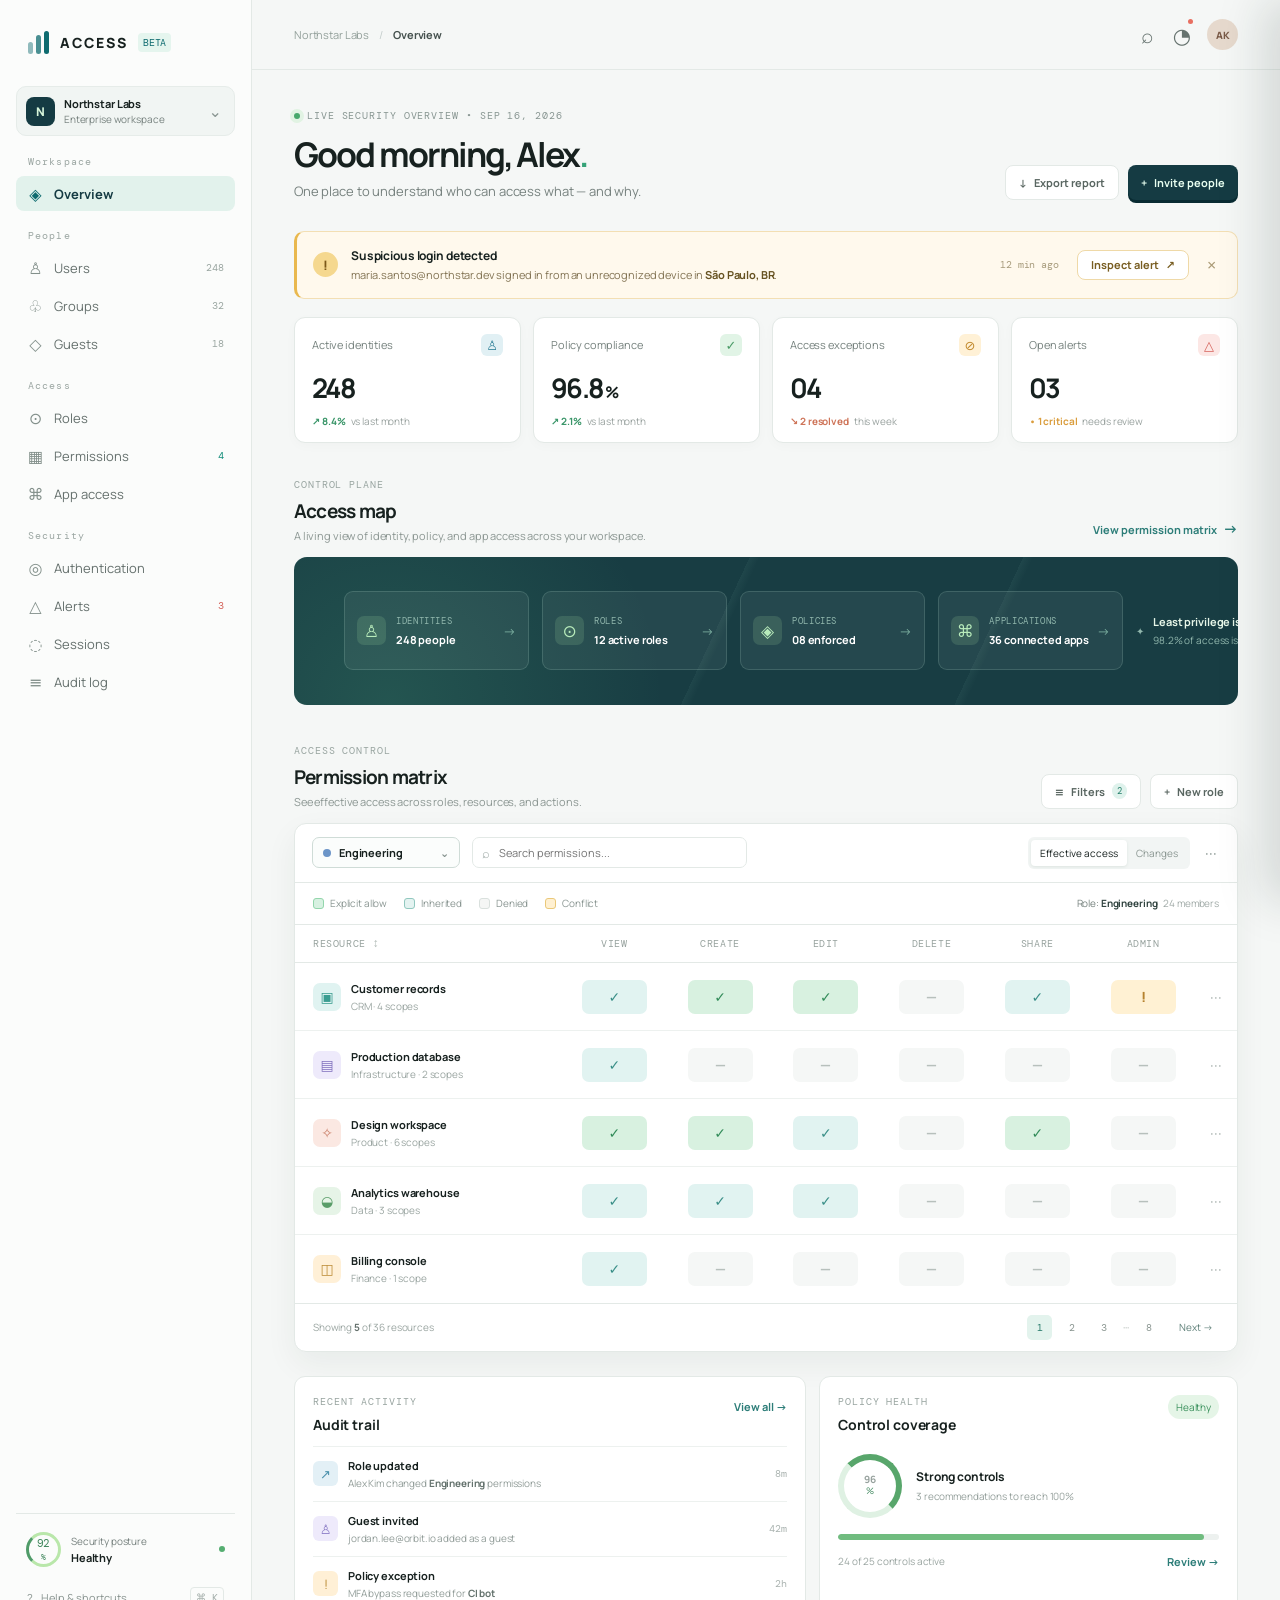
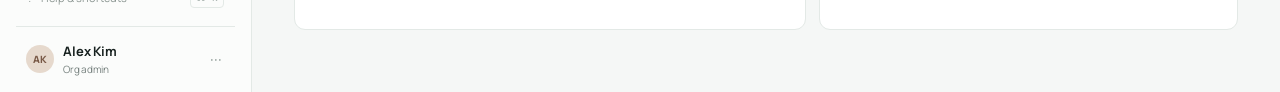
==== index.html @ bcb6da75 "Build ACCESS enterprise identity permission console prototype" ====
<!doctype html>
<html lang="en">
<head>
  <meta charset="UTF-8" />
  <meta name="viewport" content="width=device-width, initial-scale=1.0" />
  <meta name="theme-color" content="#f5f7f6" />
  <title>ACCESS — Enterprise Identity & Permission Console</title>
  <link rel="preconnect" href="https://fonts.googleapis.com">
  <link rel="preconnect" href="https://fonts.gstatic.com" crossorigin>
  <link href="https://fonts.googleapis.com/css2?family=DM+Mono:wght@400;500&family=Manrope:wght@400;500;600;700;800&display=swap" rel="stylesheet">
  <link rel="stylesheet" href="styles.css" />
</head>
<body>
  <div class="app-shell">
    <aside class="sidebar" id="sidebar">
      <div class="brand"><div class="brand-mark"><span></span><span></span><span></span></div><span class="brand-name">ACCESS</span><span class="brand-beta">BETA</span></div>
      <div class="org-switcher"><div class="org-avatar">N</div><div><strong>Northstar Labs</strong><small>Enterprise workspace</small></div><button class="icon-btn" aria-label="Switch workspace">⌄</button></div>
      <nav class="nav" aria-label="Primary navigation">
        <div class="nav-label">Workspace</div>
        <button class="nav-item active" data-view="overview"><span class="nav-icon">◈</span>Overview</button>
        <div class="nav-label">People</div>
        <button class="nav-item" data-view="people"><span class="nav-icon">♙</span>Users <em>248</em></button>
        <button class="nav-item" data-view="groups"><span class="nav-icon">♧</span>Groups <em>32</em></button>
        <button class="nav-item" data-view="guests"><span class="nav-icon">◇</span>Guests <em>18</em></button>
        <div class="nav-label">Access</div>
        <button class="nav-item" data-view="roles"><span class="nav-icon">⊙</span>Roles</button>
        <button class="nav-item" data-view="permissions"><span class="nav-icon">▦</span>Permissions <em class="accent-count">4</em></button>
        <button class="nav-item" data-view="apps"><span class="nav-icon">⌘</span>App access</button>
        <div class="nav-label">Security</div>
        <button class="nav-item" data-view="auth"><span class="nav-icon">◎</span>Authentication</button>
        <button class="nav-item" data-view="alerts"><span class="nav-icon">△</span>Alerts <em class="alert-count">3</em></button>
        <button class="nav-item" data-view="sessions"><span class="nav-icon">◌</span>Sessions</button>
        <button class="nav-item" data-view="audit"><span class="nav-icon">≡</span>Audit log</button>
      </nav>
      <div class="sidebar-bottom"><div class="security-score"><div class="score-ring">92<span>%</span></div><div><small>Security posture</small><strong>Healthy</strong></div><span class="status-dot"></span></div><button class="help-link">? <span>Help & shortcuts</span><kbd>⌘ K</kbd></button><div class="profile"><div class="profile-avatar">AK</div><div><strong>Alex Kim</strong><small>Org admin</small></div><button class="icon-btn">···</button></div></div>
    </aside>
    <main class="main-content">
      <header class="topbar"><button class="mobile-menu" id="mobileMenu">☰</button><div class="breadcrumbs"><span>Northstar Labs</span><b>/</b><strong id="breadcrumbCurrent">Overview</strong></div><div class="topbar-actions"><button class="icon-btn top-icon" aria-label="Search">⌕</button><button class="icon-btn top-icon has-dot" aria-label="Notifications">◔</button><button class="top-avatar">AK</button></div></header>
      <section class="page" id="pageContent">
        <div class="page-heading"><div><div class="eyebrow"><span class="pulse"></span>LIVE SECURITY OVERVIEW <span class="mono">•</span> SEP 16, 2026</div><h1>Good morning, Alex<span class="period">.</span></h1><p>One place to understand who can access what — and why.</p></div><div class="heading-actions"><button class="btn secondary" id="exportBtn">↓ <span>Export report</span></button><button class="btn primary" id="addBtn">+ <span>Invite people</span></button></div></div>
        <div class="alert-banner" id="alertBanner"><div class="alert-symbol">!</div><div class="alert-copy"><strong>Suspicious login detected</strong><span>maria.santos@northstar.dev signed in from an unrecognized device in <b>São Paulo, BR</b>.</span></div><span class="alert-time">12 min ago</span><button class="btn alert-btn" id="inspectBtn">Inspect alert <span>↗</span></button><button class="close-alert" id="closeAlert">×</button></div>
        <div class="metrics-grid"><div class="metric-card"><div class="metric-top"><span>Active identities</span><span class="metric-icon blue">♙</span></div><div class="metric-value">248</div><div class="metric-foot"><span class="trend up">↗ 8.4%</span><span>vs last month</span></div></div><div class="metric-card"><div class="metric-top"><span>Policy compliance</span><span class="metric-icon green">✓</span></div><div class="metric-value">96.8<span class="unit">%</span></div><div class="metric-foot"><span class="trend up">↗ 2.1%</span><span>vs last month</span></div></div><div class="metric-card"><div class="metric-top"><span>Access exceptions</span><span class="metric-icon amber">⊘</span></div><div class="metric-value">04</div><div class="metric-foot"><span class="trend down">↘ 2 resolved</span><span>this week</span></div></div><div class="metric-card"><div class="metric-top"><span>Open alerts</span><span class="metric-icon red">△</span></div><div class="metric-value">03</div><div class="metric-foot"><span class="trend neutral">• 1 critical</span><span>needs review</span></div></div></div>
        <div class="section-row"><div><div class="section-kicker">CONTROL PLANE</div><h2>Access map</h2><p class="section-sub">A living view of identity, policy, and app access across your workspace.</p></div><button class="text-btn" id="viewMatrix">View permission matrix <span>→</span></button></div>
        <div class="access-map"><div class="map-line line-one"></div><div class="map-line line-two"></div><div class="map-node node-identity"><span class="node-glyph">♙</span><div><small>IDENTITIES</small><strong>248 people</strong></div><span class="node-chevron">→</span></div><div class="map-node node-role"><span class="node-glyph">⊙</span><div><small>ROLES</small><strong>12 active roles</strong></div><span class="node-chevron">→</span></div><div class="map-node node-policy"><span class="node-glyph">◈</span><div><small>POLICIES</small><strong>08 enforced</strong></div><span class="node-chevron">→</span></div><div class="map-node node-apps"><span class="node-glyph">⌘</span><div><small>APPLICATIONS</small><strong>36 connected apps</strong></div><span class="node-chevron">→</span></div><div class="map-insight"><span class="insight-mark">✦</span><div><strong>Least privilege is holding.</strong><span>98.2% of access is policy-derived.</span></div><span class="insight-arrow">↗</span></div></div>
        <div class="section-row matrix-heading"><div><div class="section-kicker">ACCESS CONTROL</div><h2>Permission matrix</h2><p class="section-sub">See effective access across roles, resources, and actions.</p></div><div class="matrix-actions"><button class="btn secondary" id="filterBtn">≡ <span>Filters</span><b class="filter-badge">2</b></button><button class="btn secondary" id="newRoleBtn">+ <span>New role</span></button></div></div>
        <div class="matrix-card"><div class="matrix-toolbar"><div class="role-select"><span class="role-dot"></span><span>Engineering</span><span class="select-caret">⌄</span></div><div class="matrix-search">⌕<input id="matrixSearch" placeholder="Search permissions..." /></div><div class="view-toggle"><button class="toggle active">Effective access</button><button class="toggle">Changes</button></div><button class="icon-btn">···</button></div><div class="matrix-legend"><span><i class="legend-box allow"></i>Explicit allow</span><span><i class="legend-box inherited"></i>Inherited</span><span><i class="legend-box deny"></i>Denied</span><span><i class="legend-box conflict"></i>Conflict</span><span class="legend-note">Role: <b>Engineering</b> <span>24 members</span></span></div><div class="table-wrap"><table class="permission-table"><thead><tr><th class="resource-col">RESOURCE <span>↕</span></th><th>VIEW</th><th>CREATE</th><th>EDIT</th><th>DELETE</th><th>SHARE</th><th>ADMIN</th><th></th></tr></thead><tbody id="permissionRows"><tr data-resource="customer records"><td><div class="resource"><span class="resource-icon cyan">▣</span><div><strong>Customer records</strong><small>CRM · 4 scopes</small></div></div></td><td><button class="permission inherited" title="Inherited access">✓<span>Inherited</span></button></td><td><button class="permission allow" title="Explicit allow">✓<span>Explicit</span></button></td><td><button class="permission allow" title="Explicit allow">✓<span>Explicit</span></button></td><td><button class="permission deny" title="Denied">—<span>Denied</span></button></td><td><button class="permission inherited" title="Inherited access">✓<span>Inherited</span></button></td><td><button class="permission conflict" title="Conflict">!</button></td><td><button class="row-menu">···</button></td></tr><tr data-resource="production database"><td><div class="resource"><span class="resource-icon purple">▤</span><div><strong>Production database</strong><small>Infrastructure · 2 scopes</small></div></div></td><td><button class="permission inherited">✓<span>Inherited</span></button></td><td><button class="permission deny">—<span>Denied</span></button></td><td><button class="permission deny">—<span>Denied</span></button></td><td><button class="permission deny">—<span>Denied</span></button></td><td><button class="permission deny">—<span>Denied</span></button></td><td><button class="permission deny">—<span>Denied</span></button></td><td><button class="row-menu">···</button></td></tr><tr data-resource="design workspace"><td><div class="resource"><span class="resource-icon coral">✧</span><div><strong>Design workspace</strong><small>Product · 6 scopes</small></div></div></td><td><button class="permission allow">✓<span>Explicit</span></button></td><td><button class="permission allow">✓<span>Explicit</span></button></td><td><button class="permission inherited">✓<span>Inherited</span></button></td><td><button class="permission deny">—<span>Denied</span></button></td><td><button class="permission allow">✓<span>Explicit</span></button></td><td><button class="permission deny">—<span>Denied</span></button></td><td><button class="row-menu">···</button></td></tr><tr data-resource="analytics warehouse"><td><div class="resource"><span class="resource-icon green">◒</span><div><strong>Analytics warehouse</strong><small>Data · 3 scopes</small></div></div></td><td><button class="permission inherited">✓<span>Inherited</span></button></td><td><button class="permission inherited">✓<span>Inherited</span></button></td><td><button class="permission inherited">✓<span>Inherited</span></button></td><td><button class="permission deny">—<span>Denied</span></button></td><td><button class="permission deny">—<span>Denied</span></button></td><td><button class="permission deny">—<span>Denied</span></button></td><td><button class="row-menu">···</button></td></tr><tr data-resource="billing console"><td><div class="resource"><span class="resource-icon amber">◫</span><div><strong>Billing console</strong><small>Finance · 1 scope</small></div></div></td><td><button class="permission inherited">✓<span>Inherited</span></button></td><td><button class="permission deny">—<span>Denied</span></button></td><td><button class="permission deny">—<span>Denied</span></button></td><td><button class="permission deny">—<span>Denied</span></button></td><td><button class="permission deny">—<span>Denied</span></button></td><td><button class="permission deny">—<span>Denied</span></button></td><td><button class="row-menu">···</button></td></tr></tbody></table></div><div class="matrix-footer"><span>Showing <b>5</b> of 36 resources</span><button class="pagination active">1</button><button class="pagination">2</button><button class="pagination">3</button><span>···</span><button class="pagination">8</button><button class="next-page">Next →</button></div></div>
        <div class="bottom-grid"><div class="activity-card"><div class="card-heading"><div><div class="section-kicker">RECENT ACTIVITY</div><h3>Audit trail</h3></div><button class="text-btn">View all →</button></div><div class="activity"><div class="activity-icon blue">↗</div><div><strong>Role updated</strong><span>Alex Kim changed <b>Engineering</b> permissions</span></div><time>8m</time></div><div class="activity"><div class="activity-icon purple">♙</div><div><strong>Guest invited</strong><span>jordan.lee@orbit.io added as a guest</span></div><time>42m</time></div><div class="activity"><div class="activity-icon amber">!</div><div><strong>Policy exception</strong><span>MFA bypass requested for <b>CI bot</b></span></div><time>2h</time></div></div><div class="policy-card"><div class="card-heading"><div><div class="section-kicker">POLICY HEALTH</div><h3>Control coverage</h3></div><span class="healthy-pill">Healthy</span></div><div class="coverage"><div class="coverage-ring"><span>96</span><small>%</small></div><div><strong>Strong controls</strong><span>3 recommendations to reach 100%</span></div></div><div class="coverage-bar"><span></span></div><div class="coverage-foot"><span>24 of 25 controls active</span><button class="text-btn">Review →</button></div></div></div>
      </section>
    </main>
  </div>
  <div class="drawer-backdrop" id="drawerBackdrop"></div><aside class="alert-drawer" id="alertDrawer"><div class="drawer-header"><div><div class="eyebrow warning">SECURITY ALERT <span class="mono">#AL-2094</span></div><h2>Suspicious login</h2></div><button class="close-drawer" id="closeDrawer">×</button></div><div class="drawer-risk"><div class="risk-score"><span>87</span><small>/100</small></div><div><strong>High risk</strong><span>New device · impossible travel</span></div><span class="risk-badge">OPEN</span></div><div class="user-profile"><div class="large-avatar">MS</div><div><strong>Maria Santos</strong><span>maria.santos@northstar.dev</span><small>Engineering · Member</small></div><button class="text-btn">View profile →</button></div><div class="detail-section"><div class="detail-label">SIGN-IN CONTEXT</div><div class="detail-row"><span>Location</span><strong>São Paulo, Brazil <small>· 03:42 local</small></strong></div><div class="detail-row"><span>Device</span><strong>Chrome on Windows <small>· first seen</small></strong></div><div class="detail-row"><span>IP address</span><strong class="mono">177.54.21.88</strong></div><div class="detail-row"><span>Session</span><strong>Active now <i class="live-dot"></i></strong></div></div><div class="detail-section"><div class="detail-label">WHY THIS WAS FLAGGED</div><div class="flag-item"><span>!</span><div><strong>Impossible travel</strong><small>Previous sign-in was 9,214 km away in London 38 min ago.</small></div></div><div class="flag-item"><span>!</span><div><strong>Unrecognized device</strong><small>Device is not enrolled in Northstar's endpoint policy.</small></div></div></div><div class="drawer-actions"><button class="btn danger" id="revokeBtn">Revoke session</button><button class="btn secondary" id="dismissBtn">Dismiss alert</button></div><div class="drawer-footer">Any action will be recorded in <button class="text-btn">Audit log ↗</button></div></aside>
  <div class="toast" id="toast"><span class="toast-check">✓</span><span id="toastText">Action completed</span></div>
  <script src="app.js"></script>
</body>
</html>
---- styles.css ----
:root{--bg:#f5f7f6;--surface:#fff;--ink:#17211f;--muted:#76817e;--line:#e3e9e6;--soft:#eef3f1;--navy:#153b43;--teal:#0e6b6f;--cyan:#d9f4f1;--lime:#b8ea9d;--amber:#f4c875;--red:#e86f61;--purple:#dfd8f7;--shadow:0 12px 32px rgba(24,44,39,.06);--radius:14px;--ease:cubic-bezier(.23,1,.32,1)}*{box-sizing:border-box}body{margin:0;background:var(--bg);color:var(--ink);font-family:Manrope,system-ui,sans-serif;font-size:13px;letter-spacing:-.01em}button,input{font:inherit}button{cursor:pointer;border:0;color:inherit}app-shell{}.app-shell{min-height:100vh;display:flex}.sidebar{width:252px;background:#fbfcfb;border-right:1px solid var(--line);padding:25px 16px 16px;display:flex;flex-direction:column;flex-shrink:0}.brand{height:34px;display:flex;align-items:center;gap:9px;padding:0 12px}.brand-mark{width:23px;height:23px;display:flex;gap:3px;align-items:flex-end}.brand-mark span{width:5px;border-radius:4px;background:var(--teal);display:block}.brand-mark span:nth-child(1){height:12px;opacity:.45}.brand-mark span:nth-child(2){height:19px;opacity:.75}.brand-mark span:nth-child(3){height:23px}.brand-name{font-weight:800;letter-spacing:.14em;font-size:14px}.brand-beta{font:10px 'DM Mono';color:var(--teal);background:#e5f5ee;border-radius:4px;padding:3px 5px;margin-left:1px}.org-switcher{display:flex;align-items:center;gap:9px;margin:27px 0 19px;padding:9px;background:#f1f5f3;border:1px solid #e6ece9;border-radius:10px}.org-avatar,.profile-avatar,.top-avatar,.large-avatar{display:grid;place-items:center;font-weight:800}.org-avatar{width:29px;height:29px;border-radius:8px;background:var(--navy);color:#d6f5da;font-size:12px}.org-switcher div:nth-child(2){display:grid;gap:1px;min-width:0;flex:1}.org-switcher strong{font-size:11px}.org-switcher small,.profile small{font-size:10px;color:var(--muted)}.icon-btn{background:none;color:#8a9692;padding:3px;font-size:16px}.nav{display:grid;gap:3px}.nav-label{font:10px 'DM Mono';letter-spacing:.11em;color:#9ba6a2;margin:15px 12px 5px}.nav-label:first-child{margin-top:0}.nav-item{height:35px;border-radius:8px;background:transparent;text-align:left;padding:0 11px;display:flex;align-items:center;gap:10px;color:#65706d;transition:.18s var(--ease)}.nav-item:hover{background:#f0f5f2;color:var(--ink)}.nav-item.active{background:#e2f2ec;color:var(--navy);font-weight:700}.nav-icon{width:17px;text-align:center;font-size:16px;color:#83908b}.active .nav-icon{color:var(--teal)}.nav-item em{margin-left:auto;font:10px 'DM Mono';font-style:normal;color:#99a5a0}.nav-item .accent-count{color:#0f8b78}.nav-item .alert-count{color:#d25d55}.sidebar-bottom{margin-top:auto}.security-score{display:flex;align-items:center;gap:10px;border-top:1px solid var(--line);padding:18px 10px 14px}.score-ring{width:35px;height:35px;border:3px solid #b9e7aa;border-left-color:#4f9b68;border-radius:50%;display:grid;place-items:center;font:11px 'DM Mono';color:#3d855a}.score-ring span{font-size:8px}.security-score div:nth-child(2){display:grid;gap:2px;flex:1}.security-score small{font-size:10px;color:var(--muted)}.security-score strong{font-size:11px}.status-dot,.live-dot{width:6px;height:6px;background:#55ae71;border-radius:50%;display:inline-block}.help-link{width:100%;height:33px;background:transparent;color:#88938f;text-align:left;padding:0 11px;display:flex;gap:8px;align-items:center;font-size:11px}.help-link kbd{margin-left:auto;font:10px 'DM Mono';border:1px solid var(--line);padding:3px 5px;border-radius:4px;color:#a0aba7}.profile{display:flex;align-items:center;gap:9px;border-top:1px solid var(--line);margin-top:12px;padding:15px 10px 0}.profile-avatar,.top-avatar{width:28px;height:28px;border-radius:50%;background:#e6d9cd;color:#795946;font-size:10px}.profile div:nth-child(2){display:grid;gap:2px;flex:1}.main-content{flex:1;min-width:0}.topbar{height:70px;border-bottom:1px solid var(--line);display:flex;align-items:center;padding:0 42px;justify-content:space-between}.breadcrumbs{display:flex;align-items:center;gap:10px;color:#93a09b;font-size:11px}.breadcrumbs b{font-weight:400;color:#c3ccca}.breadcrumbs strong{color:#45514e}.topbar-actions{display:flex;gap:13px;align-items:center}.top-icon{font-size:21px;color:#66736f}.has-dot{position:relative}.has-dot:after{content:'';position:absolute;width:5px;height:5px;border-radius:50%;background:var(--red);top:1px;right:1px}.top-avatar{width:31px;height:31px}.mobile-menu{display:none}.page{max-width:1320px;margin:0 auto;padding:39px 42px 62px}.page-heading{display:flex;justify-content:space-between;align-items:flex-end}.eyebrow,.section-kicker,.detail-label{font:10px 'DM Mono';letter-spacing:.09em;color:#889692}.eyebrow{display:flex;align-items:center;gap:7px}.pulse{width:6px;height:6px;border-radius:50%;background:#48a86c;box-shadow:0 0 0 4px #e1f3e3}.mono{font-family:'DM Mono'}.page-heading h1{font-size:34px;letter-spacing:-.06em;line-height:1.05;margin:15px 0 9px;font-weight:700}.period{color:#36a378}.page-heading p{color:var(--muted);margin:0}.heading-actions,.matrix-actions{display:flex;gap:9px}.btn{height:35px;border-radius:8px;padding:0 13px;display:inline-flex;gap:7px;align-items:center;justify-content:center;font-size:11px;font-weight:700;transition:.18s var(--ease)}.btn:active{transform:scale(.97)}.btn.primary{background:var(--navy);color:#e8fff1;box-shadow:0 3px 0 #092b32}.btn.secondary{background:#fff;border:1px solid var(--line);color:#596661}.btn.secondary:hover{border-color:#b7c7c1;background:#f8fbf9}.alert-banner{min-height:68px;background:#fff9ed;border:1px solid #f3dfb4;border-left:3px solid #e9b84e;border-radius:10px;margin-top:31px;display:flex;align-items:center;padding:12px 16px;gap:13px}.alert-symbol{width:25px;height:25px;border-radius:50%;display:grid;place-items:center;background:#f5d88f;color:#7b5818;font-weight:800}.alert-copy{display:grid;gap:3px;flex:1}.alert-copy strong{font-size:12px}.alert-copy span{font-size:11px;color:#837454}.alert-copy b{color:#665221}.alert-time{font:10px 'DM Mono';color:#a79b7c;margin-right:5px}.alert-btn{height:30px;background:#fff;border:1px solid #efd9a7;color:#785d21}.close-alert,.close-drawer{background:none;color:#aa9a75;font-size:19px;padding:3px 5px}.metrics-grid{display:grid;grid-template-columns:repeat(4,1fr);gap:12px;margin-top:18px}.metric-card{background:#fff;border:1px solid var(--line);border-radius:11px;padding:16px 17px 14px;box-shadow:0 3px 12px rgba(31,56,48,.025)}.metric-top{display:flex;justify-content:space-between;align-items:center;color:#75817d;font-size:11px}.metric-icon{width:22px;height:22px;border-radius:6px;display:grid;place-items:center;font-size:13px}.metric-icon.blue{background:#e1f0f4;color:#32839a}.metric-icon.green{background:#e1f4e6;color:#4a9b67}.metric-icon.amber{background:#fff1d6;color:#c28a2e}.metric-icon.red{background:#fce7e5;color:#d45e57}.metric-value{font-size:27px;letter-spacing:-.06em;font-weight:700;margin:13px 0 8px}.unit{font-size:16px;margin-left:1px}.metric-foot{display:flex;gap:5px;align-items:center;font-size:10px;color:#99a29f}.trend{font-weight:700}.trend.up{color:#399568}.trend.down{color:#ce7458}.trend.neutral{color:#da9d3d}.section-row{display:flex;justify-content:space-between;align-items:flex-end;margin:35px 0 14px}.section-kicker{color:#99a5a1;margin-bottom:7px}.section-row h2{font-size:19px;letter-spacing:-.04em;margin:0 0 4px}.section-sub{color:#8b9692;margin:0;font-size:11px}.text-btn{background:none;color:#2c7d78;font-size:11px;font-weight:700;padding:4px 0}.text-btn span{font-size:15px;margin-left:4px}.access-map{height:148px;background:#183d43;border-radius:13px;position:relative;overflow:hidden;padding:23px 24px;display:flex;align-items:center;gap:13px;color:#fff}.access-map:before{content:'';position:absolute;inset:0;background:radial-gradient(circle at 10% 100%,rgba(108,231,162,.14),transparent 32%),linear-gradient(115deg,transparent 45%,rgba(170,235,214,.05) 45%,transparent 46%,transparent 72%,rgba(170,235,214,.05) 72%,transparent 73%);pointer-events:none}.map-node{height:79px;width:185px;border:1px solid rgba(194,237,220,.17);background:rgba(255,255,255,.06);border-radius:9px;display:flex;align-items:center;gap:10px;padding:0 12px;position:relative;z-index:1;flex-shrink:0}.node-glyph{width:29px;height:29px;border-radius:7px;background:rgba(176,232,169,.15);color:#b8ebbb;display:grid;place-items:center;font-size:17px}.map-node div{display:grid;gap:5px;min-width:0}.map-node small{font:9px 'DM Mono';letter-spacing:.07em;color:#91b7ad}.map-node strong{font-size:11px;white-space:nowrap}.node-chevron{margin-left:auto;color:#80b4a4}.map-insight{margin-left:auto;display:flex;align-items:center;gap:9px;position:relative;z-index:1;min-width:190px}.insight-mark{color:#afe4a9;font-size:20px}.map-insight div{display:grid;gap:4px}.map-insight strong{font-size:11px;color:#e6f6e8}.map-insight span{font-size:10px;color:#91b7ad}.insight-arrow{font-size:18px;color:#8bc0b1}.matrix-heading{margin-top:39px}.filter-badge{background:#dff2ec;color:#27806c;border-radius:20px;padding:2px 5px;font:9px 'DM Mono'}.matrix-card{border:1px solid var(--line);background:#fff;border-radius:12px;overflow:hidden;box-shadow:var(--shadow)}.matrix-toolbar{height:59px;border-bottom:1px solid var(--line);padding:0 17px;display:flex;align-items:center;gap:12px}.role-select{height:31px;border:1px solid #cfdcd7;background:#fbfdfc;border-radius:7px;display:flex;align-items:center;gap:8px;padding:0 10px;font-size:11px;font-weight:700;min-width:148px}.role-dot{width:8px;height:8px;border-radius:50%;background:#6c95c8}.select-caret{margin-left:auto;color:#85928d}.matrix-search{height:31px;display:flex;align-items:center;gap:7px;padding:0 9px;color:#99a5a1;border:1px solid var(--line);border-radius:7px;flex:1;max-width:275px}.matrix-search input{border:0;outline:0;background:none;font-size:11px;width:100%;color:var(--ink)}.view-toggle{display:flex;margin-left:auto;background:#f2f5f4;padding:3px;border-radius:6px}.toggle{font-size:10px;color:#8a9691;background:transparent;padding:6px 9px;border-radius:4px}.toggle.active{background:#fff;color:var(--ink);box-shadow:0 1px 3px #dce4e0}.matrix-legend{height:42px;border-bottom:1px solid var(--line);display:flex;align-items:center;gap:17px;padding:0 18px;color:#8a9692;font-size:10px}.matrix-legend>span:not(.legend-note){display:flex;align-items:center;gap:6px}.legend-box{width:11px;height:11px;border-radius:3px;display:inline-grid}.legend-box.allow{background:#d7f1e1;border:1px solid #93d6ac}.legend-box.inherited{background:#e4f3f1;border:1px solid #91c8bf}.legend-box.deny{background:#f5f6f5;border:1px solid #d9e0dd}.legend-box.conflict{background:#fff0d1;border:1px solid #eac879}.legend-note{margin-left:auto;color:#75817d}.legend-note b{color:#314440}.legend-note span{color:#a0aaa7;margin-left:4px}.table-wrap{overflow-x:auto}.permission-table{border-collapse:collapse;width:100%;min-width:850px}.permission-table th{height:38px;text-align:center;font:10px 'DM Mono';letter-spacing:.06em;color:#98a39f;font-weight:400;border-bottom:1px solid var(--line)}.permission-table th:first-child{text-align:left;padding-left:18px}.permission-table th span{font-size:12px;color:#b0bab6}.permission-table td{height:68px;text-align:center;border-bottom:1px solid #edf1ef}.permission-table tr:last-child td{border-bottom:0}.permission-table td:first-child{text-align:left;padding-left:18px}.resource{display:flex;align-items:center;gap:10px}.resource-icon{width:28px;height:28px;border-radius:7px;display:grid;place-items:center;font-size:14px}.resource-icon.cyan{background:#e0f3f1;color:#3b9d91}.resource-icon.purple{background:#eeeafb;color:#8273c0}.resource-icon.coral{background:#fbe8e2;color:#c87b63}.resource-icon.green{background:#e6f4e7;color:#5a9d69}.resource-icon.amber{background:#fff0d7;color:#bd8d39}.resource div{display:grid;gap:3px}.resource strong{font-size:11px}.resource small{font-size:10px;color:#9aa5a1}.permission{width:65px;height:34px;border-radius:7px;display:inline-grid;place-items:center;position:relative;font-size:14px;font-weight:800;transition:.18s var(--ease)}.permission:hover{transform:translateY(-2px);box-shadow:0 3px 8px rgba(20,50,40,.1)}.permission span{position:absolute;left:50%;transform:translateX(-50%);top:38px;display:none;white-space:nowrap;background:#173d43;color:#eaf8ef;border-radius:4px;padding:4px 6px;font:9px 'DM Mono';z-index:3}.permission:hover span{display:block}.permission.allow{background:#d8f1e0;color:#318b58}.permission.inherited{background:#e1f3f1;color:#398e87}.permission.deny{background:#f5f7f6;color:#b7c0bc}.permission.conflict{background:#fff1d3;color:#b5822e}.row-menu{background:none;color:#aab4b1;font-size:16px}.matrix-footer{height:48px;border-top:1px solid var(--line);display:flex;align-items:center;padding:0 18px;gap:7px;color:#9aa5a1;font-size:10px}.matrix-footer>span:first-child{margin-right:auto}.matrix-footer b{color:#65716d}.pagination,.next-page{background:transparent;color:#899590;font:10px 'DM Mono';height:25px;min-width:25px;border-radius:5px}.pagination.active{background:#e3f3ed;color:#267a6a}.next-page{font-family:Manrope;color:#60817a;margin-left:5px}.bottom-grid{display:grid;grid-template-columns:1.1fr .9fr;gap:13px;margin-top:24px}.activity-card,.policy-card{background:#fff;border:1px solid var(--line);border-radius:11px;padding:18px}.card-heading{display:flex;align-items:flex-start;justify-content:space-between;margin-bottom:12px}.card-heading h3{margin:0;font-size:14px}.activity{display:flex;gap:10px;align-items:center;padding:11px 0;border-top:1px solid #edf1ef}.activity-icon{width:25px;height:25px;border-radius:6px;display:grid;place-items:center;font-size:13px}.activity-icon.blue{background:#e3f0f6;color:#4b91ac}.activity-icon.purple{background:#eeeafb;color:#8778c4}.activity-icon.amber{background:#fff0d6;color:#b98932}.activity div:nth-child(2){display:grid;gap:3px;flex:1}.activity strong{font-size:11px}.activity span{font-size:10px;color:#929d99}.activity span b{color:#65736e}.activity time{font:10px 'DM Mono';color:#aab3b0}.healthy-pill{font-size:10px;color:#3b915d;background:#e5f5e7;border-radius:20px;padding:5px 8px}.coverage{display:flex;align-items:center;gap:14px;margin:20px 0 16px}.coverage-ring{width:64px;height:64px;border:6px solid #dff1e3;border-top-color:#58a66b;border-right-color:#58a66b;border-radius:50%;display:grid;place-content:center;text-align:center;color:#378357}.coverage-ring span{font-size:19px;font-weight:700;line-height:1}.coverage-ring small{font-size:9px}.coverage div:nth-child(2){display:grid;gap:4px}.coverage strong{font-size:12px}.coverage span{font-size:10px;color:#96a19d}.coverage-bar{height:6px;background:#edf1ef;border-radius:5px;overflow:hidden}.coverage-bar span{display:block;width:96%;height:100%;background:#70bc7f;border-radius:5px}.coverage-foot{display:flex;justify-content:space-between;align-items:center;margin-top:10px;color:#9aa5a1;font-size:10px}.drawer-backdrop{display:none;position:fixed;inset:0;background:rgba(20,37,33,.2);z-index:9}.alert-drawer{position:fixed;top:0;right:-440px;width:440px;height:100vh;background:#fff;z-index:10;box-shadow:-16px 0 45px rgba(17,38,31,.15);padding:28px 28px 22px;transition:right .35s var(--ease);overflow:auto}.alert-drawer.open{right:0}.drawer-backdrop.open{display:block}.drawer-header{display:flex;justify-content:space-between}.drawer-header h2{font-size:25px;letter-spacing:-.05em;margin:11px 0 0}.eyebrow.warning{color:#c6872d}.close-drawer{font-size:25px;color:#88938f}.drawer-risk{display:flex;align-items:center;gap:12px;border:1px solid #f0dfc0;background:#fff9ee;border-radius:10px;padding:12px;margin-top:24px}.risk-score{font:20px 'DM Mono';color:#bb7721}.risk-score small{font-size:10px;color:#ae9c7b}.drawer-risk>div:nth-child(2){display:grid;gap:3px;flex:1}.drawer-risk strong{font-size:12px}.drawer-risk span{font-size:10px;color:#aa9270}.risk-badge{font:9px 'DM Mono';color:#bd7b23;background:#f9e2b4;border-radius:4px;padding:4px 6px}.user-profile{display:flex;align-items:center;gap:11px;padding:22px 0;border-bottom:1px solid var(--line)}.large-avatar{width:42px;height:42px;border-radius:11px;background:#dcebe8;color:#367b75;font-size:12px}.user-profile>div:nth-child(2){display:grid;gap:3px;flex:1}.user-profile strong{font-size:12px}.user-profile span,.user-profile small{font-size:10px;color:#8f9b97}.user-profile .text-btn{align-self:flex-start;white-space:nowrap}.detail-section{padding:21px 0;border-bottom:1px solid var(--line)}.detail-label{margin-bottom:13px}.detail-row{display:flex;justify-content:space-between;align-items:center;padding:7px 0;font-size:11px}.detail-row>span{color:#8d9995}.detail-row strong{font-weight:600}.detail-row small{font-weight:400;color:#9ca6a3}.detail-row .mono{font-size:10px}.live-dot{margin-left:4px}.flag-item{display:flex;gap:9px;padding:7px 0}.flag-item>span{width:18px;height:18px;display:grid;place-items:center;border-radius:50%;background:#fff0d1;color:#b88025;font-size:11px;font-weight:800}.flag-item div{display:grid;gap:3px}.flag-item strong{font-size:11px}.flag-item small{font-size:10px;color:#929e9a;line-height:1.4}.drawer-actions{display:flex;gap:9px;padding-top:22px}.drawer-actions .btn{flex:1}.btn.danger{background:#e57468;color:#fff}.drawer-footer{text-align:center;color:#a0aaa6;font-size:10px;padding-top:16px}.drawer-footer .text-btn{font-size:10px}.toast{position:fixed;bottom:24px;left:50%;transform:translate(-50%,20px);opacity:0;background:#153b43;color:#eaf9ef;display:flex;gap:8px;align-items:center;padding:11px 15px;border-radius:8px;font-size:11px;box-shadow:0 8px 22px rgba(20,50,40,.2);transition:.25s var(--ease);z-index:20}.toast.show{opacity:1;transform:translate(-50%,0)}.toast-check{color:#aee7a5;font-weight:800}@media(max-width:1100px){.sidebar{width:220px}.page{padding-left:28px;padding-right:28px}.access-map{gap:8px;padding:18px}.map-node{width:160px}.map-insight{display:none}.topbar{padding:0 28px}}@media(max-width:780px){.sidebar{position:fixed;left:-260px;top:0;bottom:0;z-index:15;transition:left .3s var(--ease);box-shadow:10px 0 25px rgba(22,44,35,.1)}.sidebar.open{left:0}.mobile-menu{display:block;background:none;font-size:18px;color:#64716d}.topbar{height:58px;padding:0 18px;justify-content:flex-start;gap:14px}.topbar-actions{margin-left:auto}.page{padding:27px 16px 45px}.page-heading{display:block}.page-heading h1{font-size:29px}.heading-actions{margin-top:21px}.heading-actions .btn{flex:1}.alert-banner{align-items:flex-start;position:relative;padding:13px}.alert-time{display:none}.alert-btn{position:absolute;right:13px;bottom:10px}.alert-copy{padding-right:80px}.metrics-grid{grid-template-columns:1fr 1fr}.section-row{align-items:flex-start;gap:15px}.section-row .text-btn{white-space:nowrap}.access-map{height:auto;display:grid;grid-template-columns:1fr 1fr;padding:14px}.map-node{width:auto;height:68px}.map-node strong{font-size:10px}.matrix-heading{display:block}.matrix-actions{margin-top:14px}.matrix-toolbar{flex-wrap:wrap;height:auto;padding:11px}.role-select{flex:1}.matrix-search{max-width:none;order:3;flex-basis:100%}.view-toggle{margin-left:0}.matrix-legend{overflow:auto;white-space:nowrap}.bottom-grid{grid-template-columns:1fr}.alert-drawer{width:min(440px,100vw);padding:24px 19px}.user-profile .text-btn{display:none}}@media(max-width:420px){.metrics-grid{gap:8px}.metric-card{padding:13px 12px}.metric-value{font-size:23px}.access-map{grid-template-columns:1fr}.map-node{width:100%}.heading-actions .btn span,.matrix-actions .btn span{display:none}.matrix-actions .btn{width:40px;padding:0}.section-row h2{font-size:17px}}
@media(prefers-reduced-motion:reduce){*,*:before,*:after{transition-duration:.01ms!important;animation-duration:.01ms!important}}
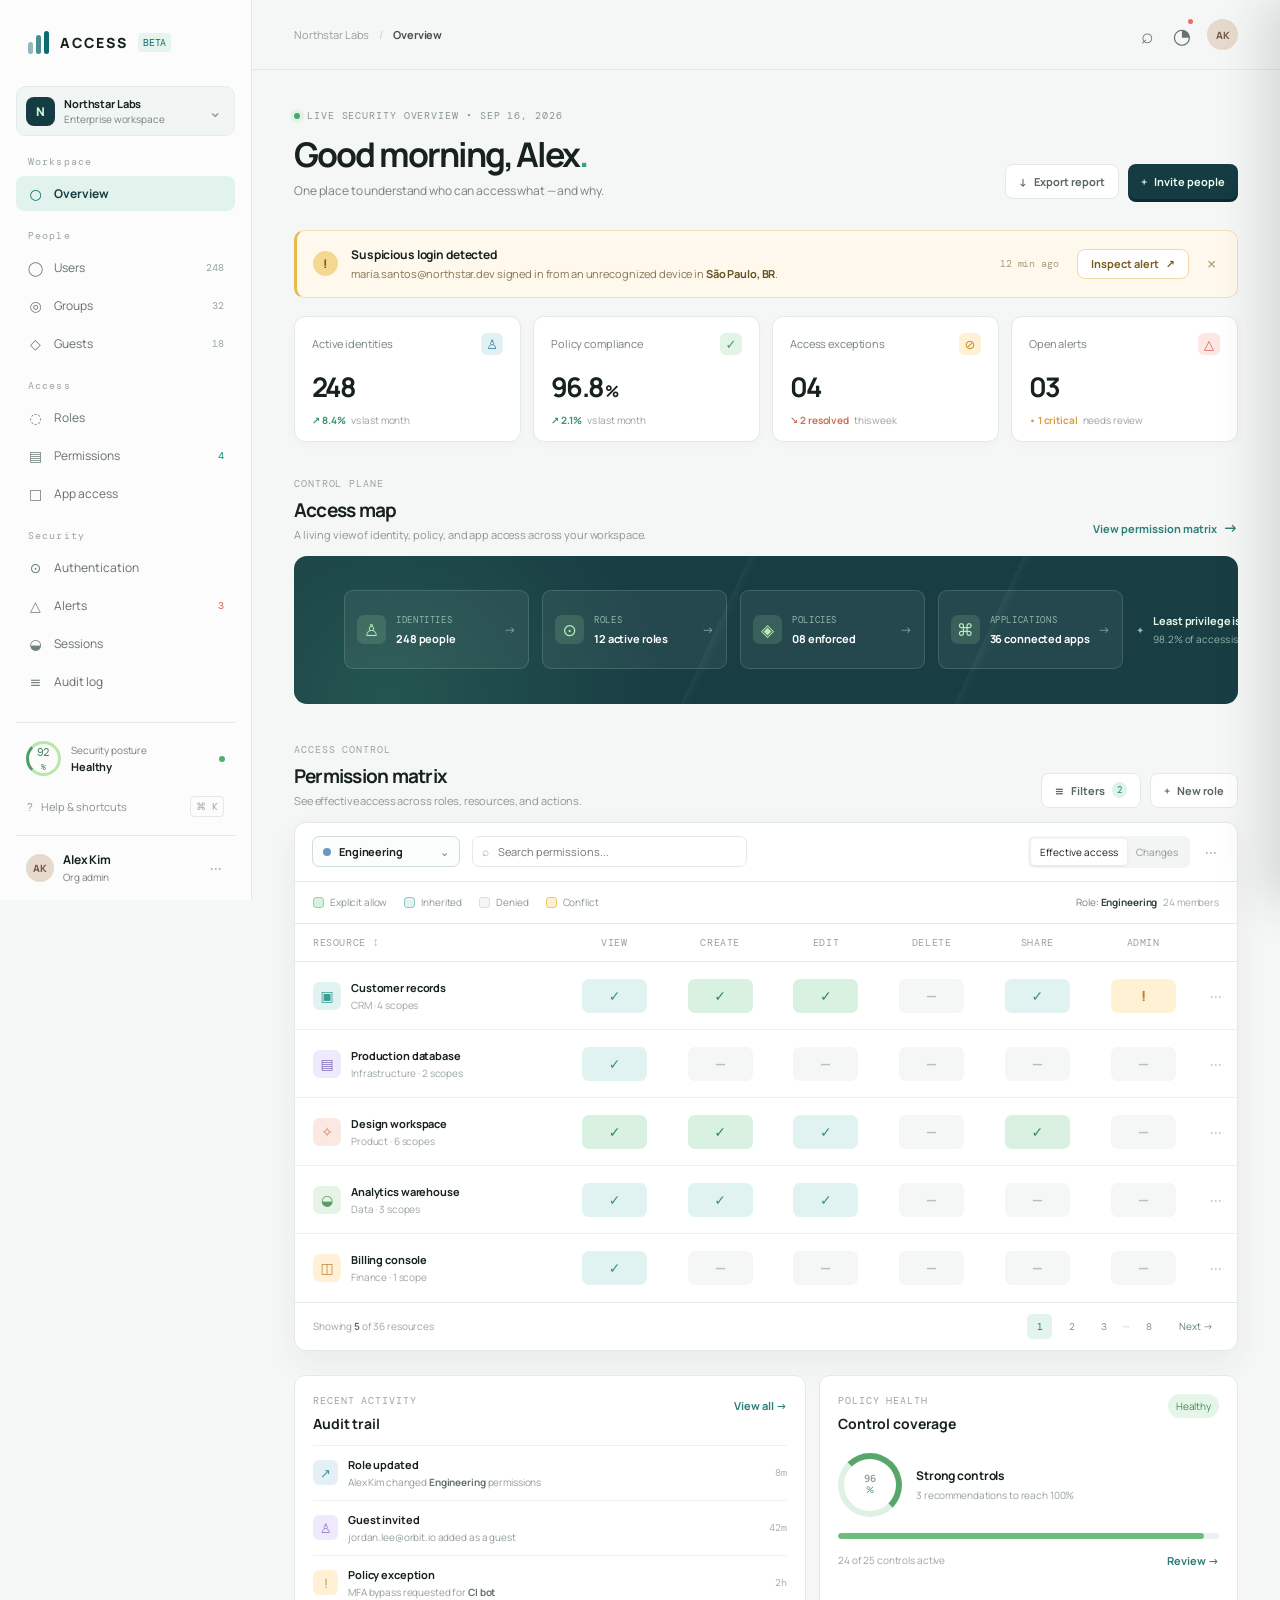
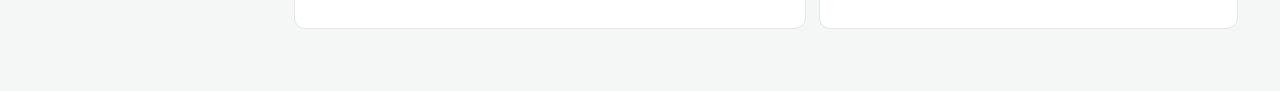
==== commit 41d2bfa1: "Expand ACCESS into unified enterprise admin console" ====
--- a/index.html
+++ b/index.html
@@ -9,6 +9,7 @@
   <link rel="preconnect" href="https://fonts.gstatic.com" crossorigin>
   <link href="https://fonts.googleapis.com/css2?family=DM+Mono:wght@400;500&family=Manrope:wght@400;500;600;700;800&display=swap" rel="stylesheet">
   <link rel="stylesheet" href="styles.css" />
+  <link rel="stylesheet" href="overrides.css" />
 </head>
 <body>
   <div class="app-shell">
--- a/overrides.css
+++ b/overrides.css
@@ -0,0 +1 @@
+:root{--type-body:12px;--type-meta:10px;--type-label:10px;--type-title:34px;--type-section:19px;--type-card:12px;--icon-stroke:#71807b}html{scroll-behavior:smooth}body{font-size:var(--type-body)}.sidebar{position:sticky;top:0;height:100vh;overflow-y:auto;overflow-x:hidden;z-index:4}.sidebar::-webkit-scrollbar{width:4px}.sidebar::-webkit-scrollbar-thumb{background:#dbe4e0;border-radius:10px}.nav-icon{font-size:0;position:relative}.nav-icon:before{font-size:14px;color:var(--icon-stroke);font-weight:400}.nav-item:nth-of-type(1) .nav-icon:before{content:'○'}.nav-item:nth-of-type(2) .nav-icon:before{content:'◯'}.nav-item:nth-of-type(3) .nav-icon:before{content:'◎'}.nav-item:nth-of-type(4) .nav-icon:before{content:'◇'}.nav-item:nth-of-type(5) .nav-icon:before{content:'◌'}.nav-item:nth-of-type(6) .nav-icon:before{content:'▤'}.nav-item:nth-of-type(7) .nav-icon:before{content:'□'}.nav-item:nth-of-type(8) .nav-icon:before{content:'⊙'}.nav-item:nth-of-type(9) .nav-icon:before{content:'△'}.nav-item:nth-of-type(10) .nav-icon:before{content:'◒'}.nav-item:nth-of-type(11) .nav-icon:before{content:'≡'}.nav-item.active .nav-icon:before{color:var(--teal)}.page-heading.inner-heading{align-items:flex-end}.page-heading.inner-heading h1{font-size:var(--type-title);margin-top:14px}.subnav-strip{height:43px;display:flex;align-items:center;gap:22px;border-bottom:1px solid var(--line);margin-top:30px;color:#8a9692;font-size:11px}.subnav-strip span{height:43px;display:flex;align-items:center}.subnav-strip .subnav-active{color:var(--navy);font-weight:700;border-bottom:2px solid var(--teal)}.page-metrics{display:flex;gap:0;margin-top:18px;border:1px solid var(--line);background:#fff;border-radius:11px;overflow:hidden}.page-metrics>div{min-width:160px;padding:14px 19px;border-right:1px solid var(--line);display:grid;gap:5px}.page-metrics small{font-size:10px;color:#8e9995}.page-metrics strong{font-size:20px;letter-spacing:-.04em}.metric-warn{color:#bb7e2b}.metric-green{color:#3c9360}.page-section-row{margin-top:36px}.list-card{background:#fff;border:1px solid var(--line);border-radius:12px;overflow:hidden;box-shadow:var(--shadow)}.list-toolbar{height:62px;border-bottom:1px solid var(--line);display:flex;align-items:center;gap:9px;padding:0 17px}.list-search{height:32px;border:1px solid var(--line);border-radius:7px;display:flex;align-items:center;gap:7px;color:#94a09c;padding:0 10px;flex:1;max-width:370px}.list-search input{border:0;outline:0;width:100%;font-size:11px;color:var(--ink)}.active-filters{height:39px;background:#fbfcfb;display:flex;align-items:center;gap:7px;padding:0 18px;border-bottom:1px solid var(--line);font-size:10px;color:#61716b}.active-filters>span:not(.clear-filters){background:#e7f3ef;border:1px solid #d0e8df;color:#397e70;border-radius:5px;padding:4px 7px}.active-filters .clear-filters{margin-left:auto;color:#8e9995}.enterprise-table{min-width:780px}.enterprise-table th{text-align:left;padding-left:17px}.enterprise-table td{text-align:left;padding-left:17px;font-size:11px}.enterprise-table td:not(:first-child){color:#5e6c67}.entity{display:flex;align-items:center;gap:10px}.entity>div{display:grid;gap:3px}.entity strong{font-size:11px}.entity small{font-size:10px;color:#9aa5a1}.entity-avatar{width:28px;height:28px;border-radius:8px;background:#e3f0ee;color:#337c74;display:grid;place-items:center;font-size:10px;font-weight:800}.entity-avatar.guest{background:#eeeafb;color:#7869b5}.entity-icon{width:28px;height:28px;display:grid;place-items:center;border-radius:7px;background:#e9f2ef;color:#4d8e82}.entity-icon.role{background:#f1ece4;color:#9b7751}.entity-icon.app{background:#e6eff4;color:#4b8296}.entity-icon.alert{background:#fff0d4;color:#bb8127}.entity-icon.audit{background:#e8eef4;color:#587995}.ui-icon{display:inline-block;width:13px;height:13px;position:relative;color:currentColor}.ui-icon:before,.ui-icon:after{content:'';position:absolute;box-sizing:border-box}.ui-icon-group:before{width:13px;height:7px;border:1px solid currentColor;border-radius:7px 7px 3px 3px;left:0;bottom:0}.ui-icon-group:after{width:5px;height:5px;border:1px solid currentColor;border-radius:50%;left:4px;top:0;background:transparent}.ui-icon-role:before{width:11px;height:11px;border:1px solid currentColor;border-radius:50%;left:1px;top:1px}.ui-icon-role:after{width:3px;height:3px;border:1px solid currentColor;border-radius:50%;left:5px;top:5px}.ui-icon-app:before{width:11px;height:11px;border:1px solid currentColor;left:1px;top:1px;border-radius:2px}.ui-icon-app:after{width:5px;height:1px;background:currentColor;left:4px;top:6px}.ui-icon-alert:before{width:0;height:0;border-left:6px solid transparent;border-right:6px solid transparent;border-bottom:11px solid currentColor;left:1px;top:1px;opacity:.8}.ui-icon-alert:after{width:1px;height:4px;background:#fff;left:6px;top:4px}.ui-icon-audit:before{width:12px;height:1px;background:currentColor;left:0;top:3px;box-shadow:0 4px 0 currentColor,0 8px 0 currentColor}.role-pill{display:inline-block;border-radius:5px;background:#edf3f1;color:#55736a;padding:4px 7px;font-size:10px}.role-pill.privileged{background:#fff0d5;color:#aa7725}.role-pill.elevated{background:#e7edf7;color:#5877a0}.role-pill.read-only{background:#f0f1f1;color:#74807c}.state{display:inline-block;border-radius:5px;padding:4px 7px;font-size:10px;background:#eef2f0;color:#74827d}.state.active,.state.healthy,.state.success,.state.enforced{background:#e3f3e7;color:#478a5d}.state.open,.state.pending-invite,.state.review-due,.state.pending{background:#fff0d4;color:#ac7929}.state.suspended,.state.expired,.state.risk-state{background:#fbe8e5;color:#c35e57}.muted-cell{color:#98a29f!important}.risk{font-size:10px;font-weight:700;padding:4px 7px;border-radius:5px}.risk.high{background:#fbe8e5;color:#c35e57}.risk.medium{background:#fff0d4;color:#ac7929}.risk.low{background:#e7eff0;color:#4e8080}.danger-outline{height:27px!important;color:#c25d54!important;border-color:#f0d1cb!important;background:#fff!important}.btn.tiny{height:27px;font-size:10px;padding:0 9px}.matrix-explainer{height:61px;border:1px solid #cfe5d9;background:#f0f8f2;border-radius:10px;margin:27px 0 21px;padding:0 15px;display:flex;align-items:center;justify-content:space-between}.matrix-explainer>div{display:flex;align-items:center;gap:10px}.explainer-mark{width:25px;height:25px;border-radius:6px;background:#d6efdc;color:#498c5b;display:grid;place-items:center}.matrix-explainer strong,.matrix-explainer span{display:block;font-size:11px}.matrix-explainer span{font-size:10px;color:#779080;margin-top:3px}.policy-summary{height:86px;background:#fff;border:1px solid var(--line);border-radius:11px;display:flex;align-items:center;gap:14px;padding:15px 18px;margin:27px 0 16px}.policy-score{width:54px;height:54px;border:5px solid #d9efe0;border-top-color:#5caa6c;border-right-color:#5caa6c;border-radius:50%;display:grid;place-content:center;text-align:center;color:#3b8756}.policy-score span{font-size:17px;font-weight:700;line-height:1}.policy-score small{font-size:8px}.policy-summary>div:nth-child(2){display:grid;gap:4px}.policy-summary strong{font-size:12px}.policy-summary>div:nth-child(2) span{font-size:10px;color:#94a09b}.policy-bar{height:6px;background:#edf1ef;border-radius:5px;overflow:hidden;flex:1;margin-left:15px}.policy-bar span{display:block;width:96%;height:100%;background:#70bc7f}.policy-list{border:1px solid var(--line);border-radius:11px;background:#fff;overflow:hidden}.policy-row{height:76px;border-bottom:1px solid #edf1ef;display:flex;align-items:center;gap:12px;padding:0 18px}.policy-row:last-child{border:0}.policy-symbol{width:28px;height:28px;border-radius:7px;background:#e5f1ef;color:#4c8e84;display:grid;place-items:center;font-size:17px}.policy-row>div:nth-child(2){display:grid;gap:4px;flex:1}.policy-row strong{font-size:11px}.policy-row span{font-size:10px;color:#98a29f}.policy-row>.state{font-size:10px}.policy-row .row-menu{margin-left:8px}@media(max-width:780px){.sidebar{position:fixed;height:100vh}.page-metrics{overflow:auto}.page-metrics>div{min-width:125px}.subnav-strip{overflow:auto;white-space:nowrap}.list-toolbar{height:auto;min-height:62px;flex-wrap:wrap;padding:11px}.list-search{max-width:none;flex-basis:100%;order:1}.list-toolbar .btn{order:2}.matrix-explainer{height:auto;min-height:70px;gap:10px}.matrix-explainer .text-btn{white-space:nowrap}.policy-summary{height:auto;flex-wrap:wrap}.policy-bar{flex-basis:100%;order:4;margin:0}.policy-summary>.text-btn{margin-left:auto}.page-heading.inner-heading{display:block}.page-heading.inner-heading .heading-actions{margin-top:20px}.page-heading.inner-heading h1{font-size:29px}}
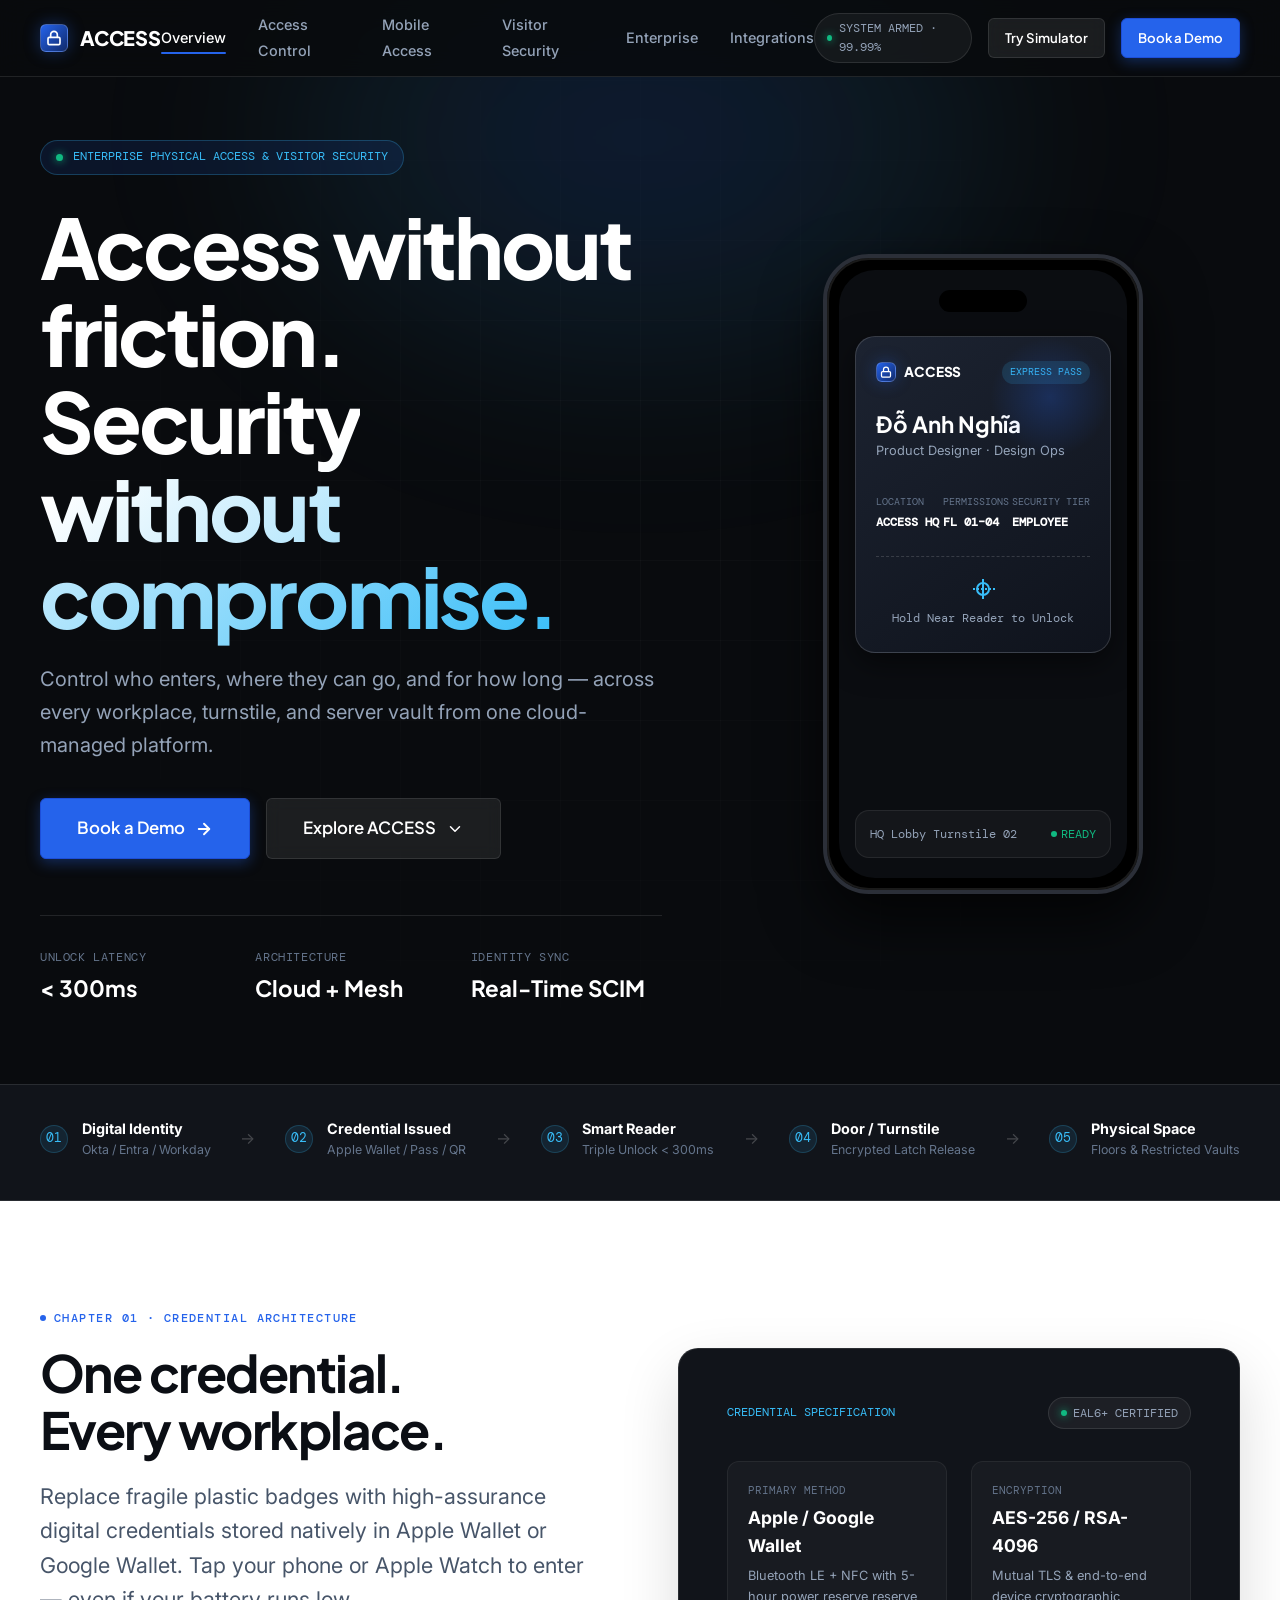
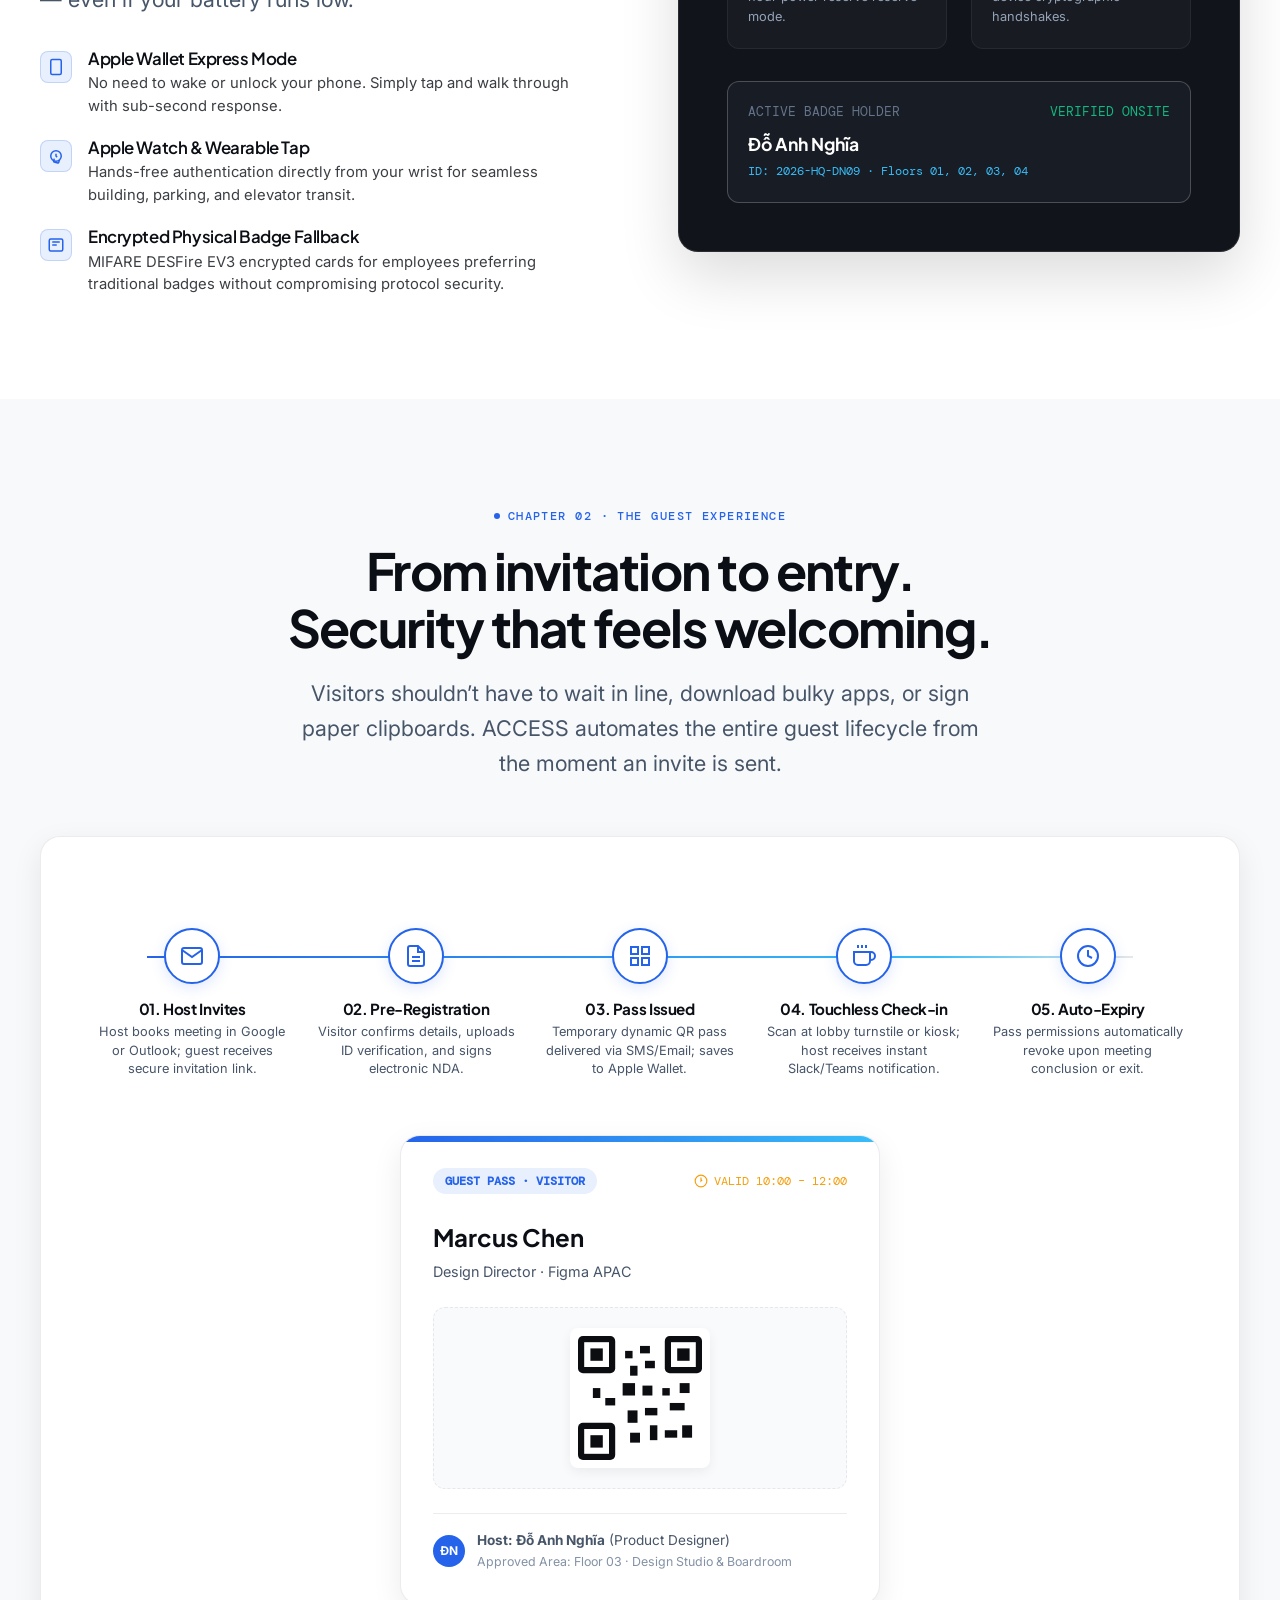
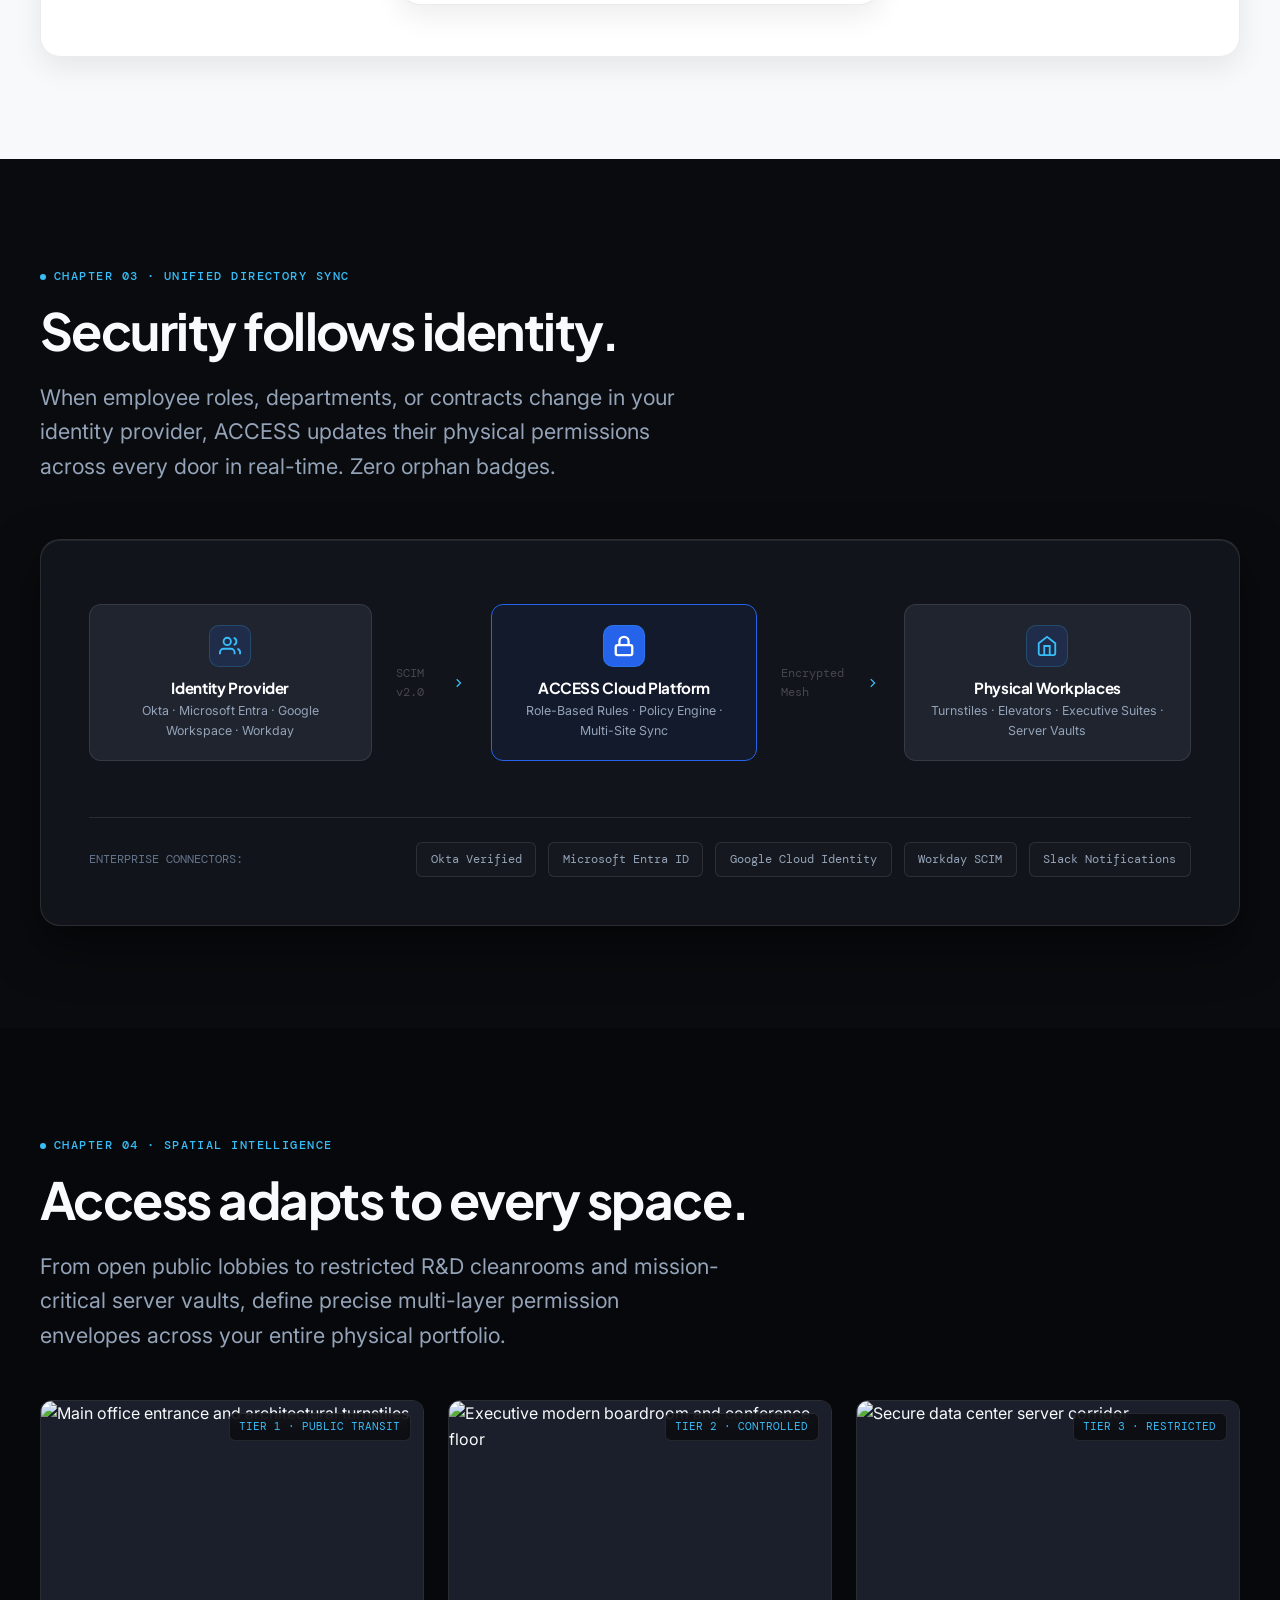
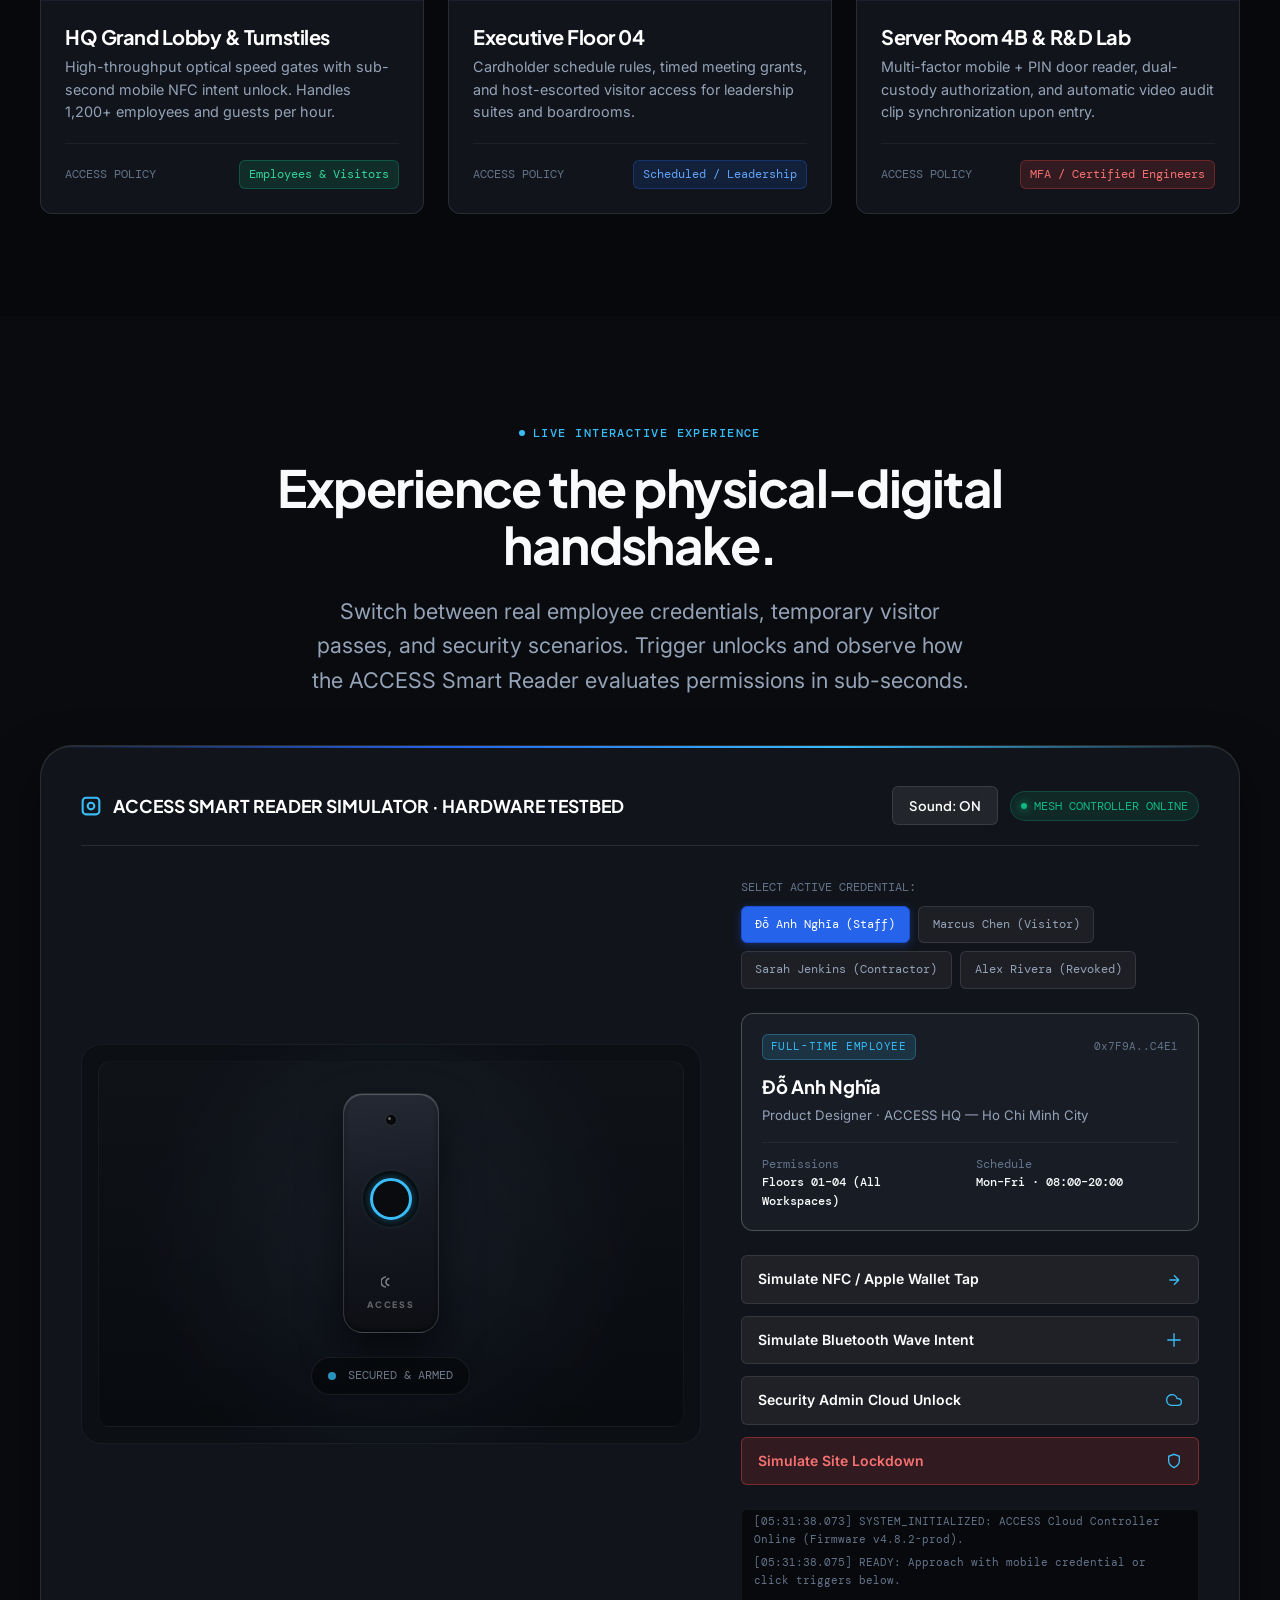
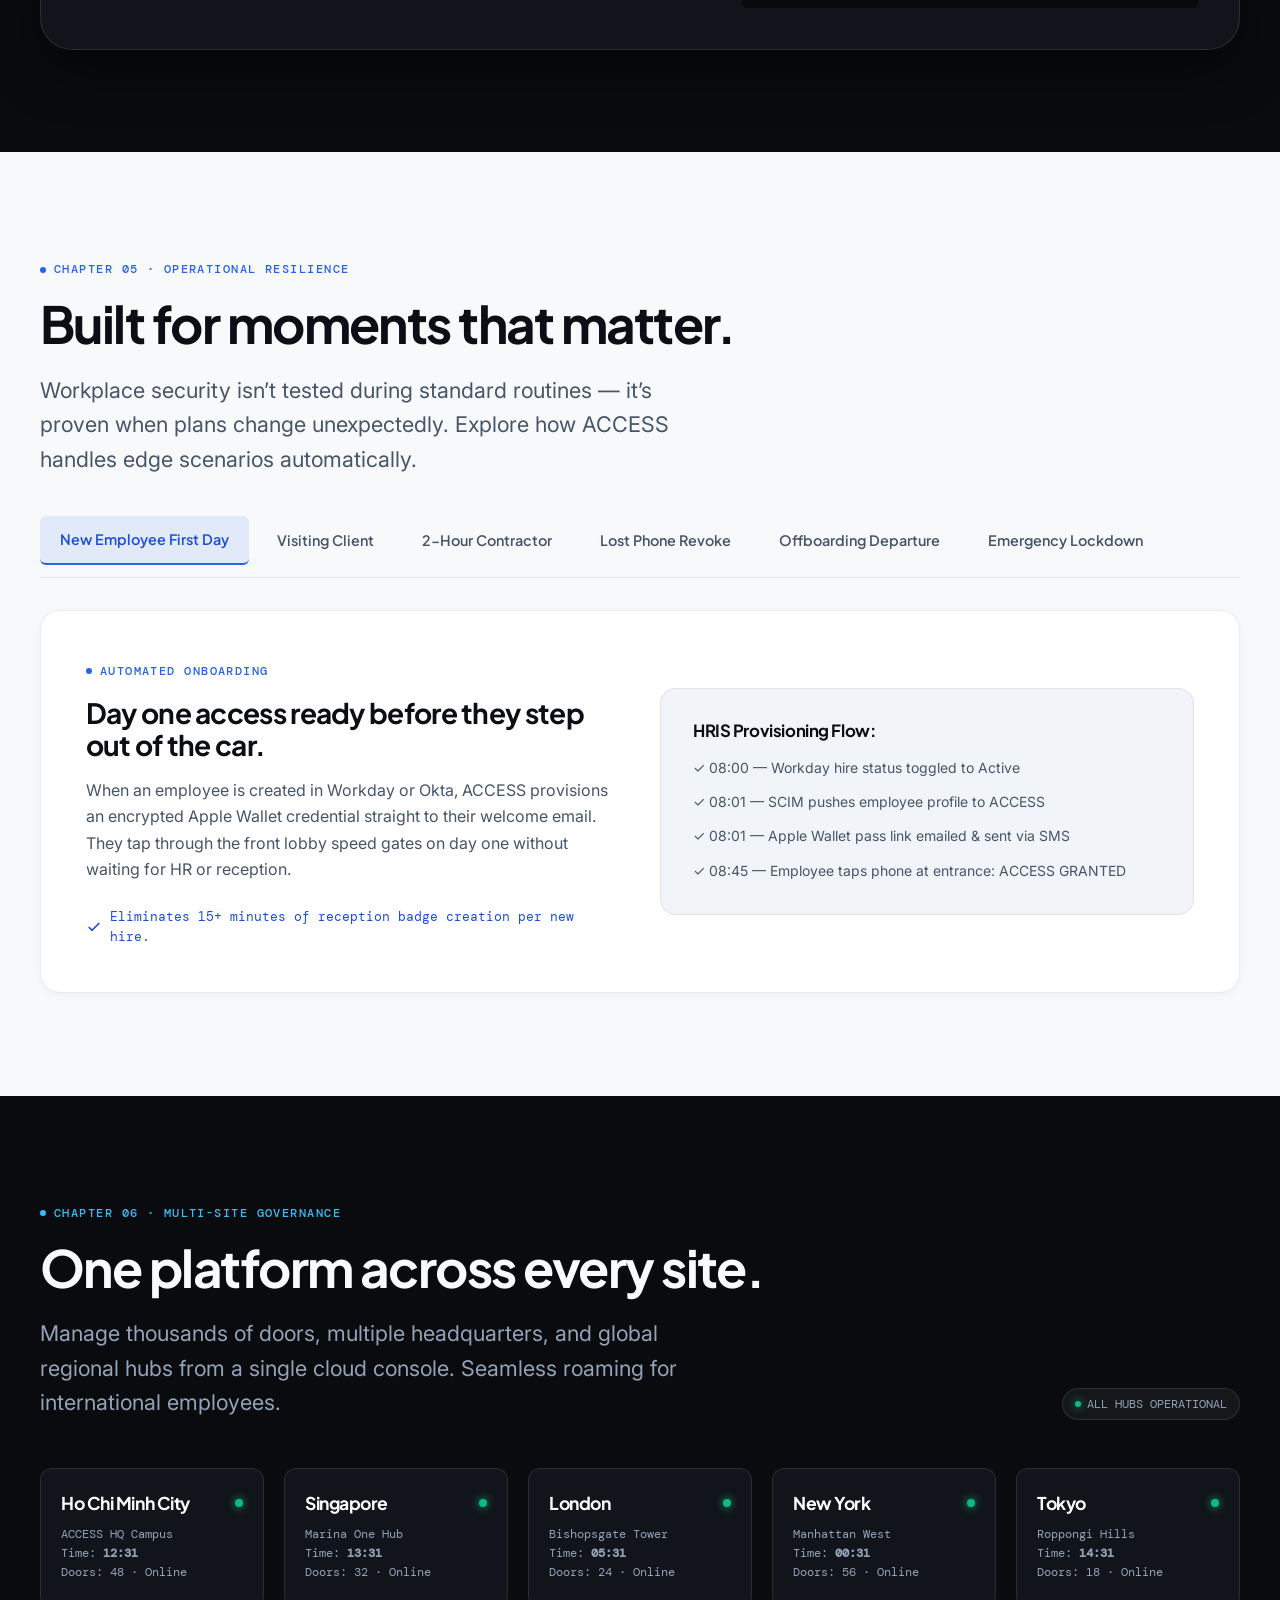
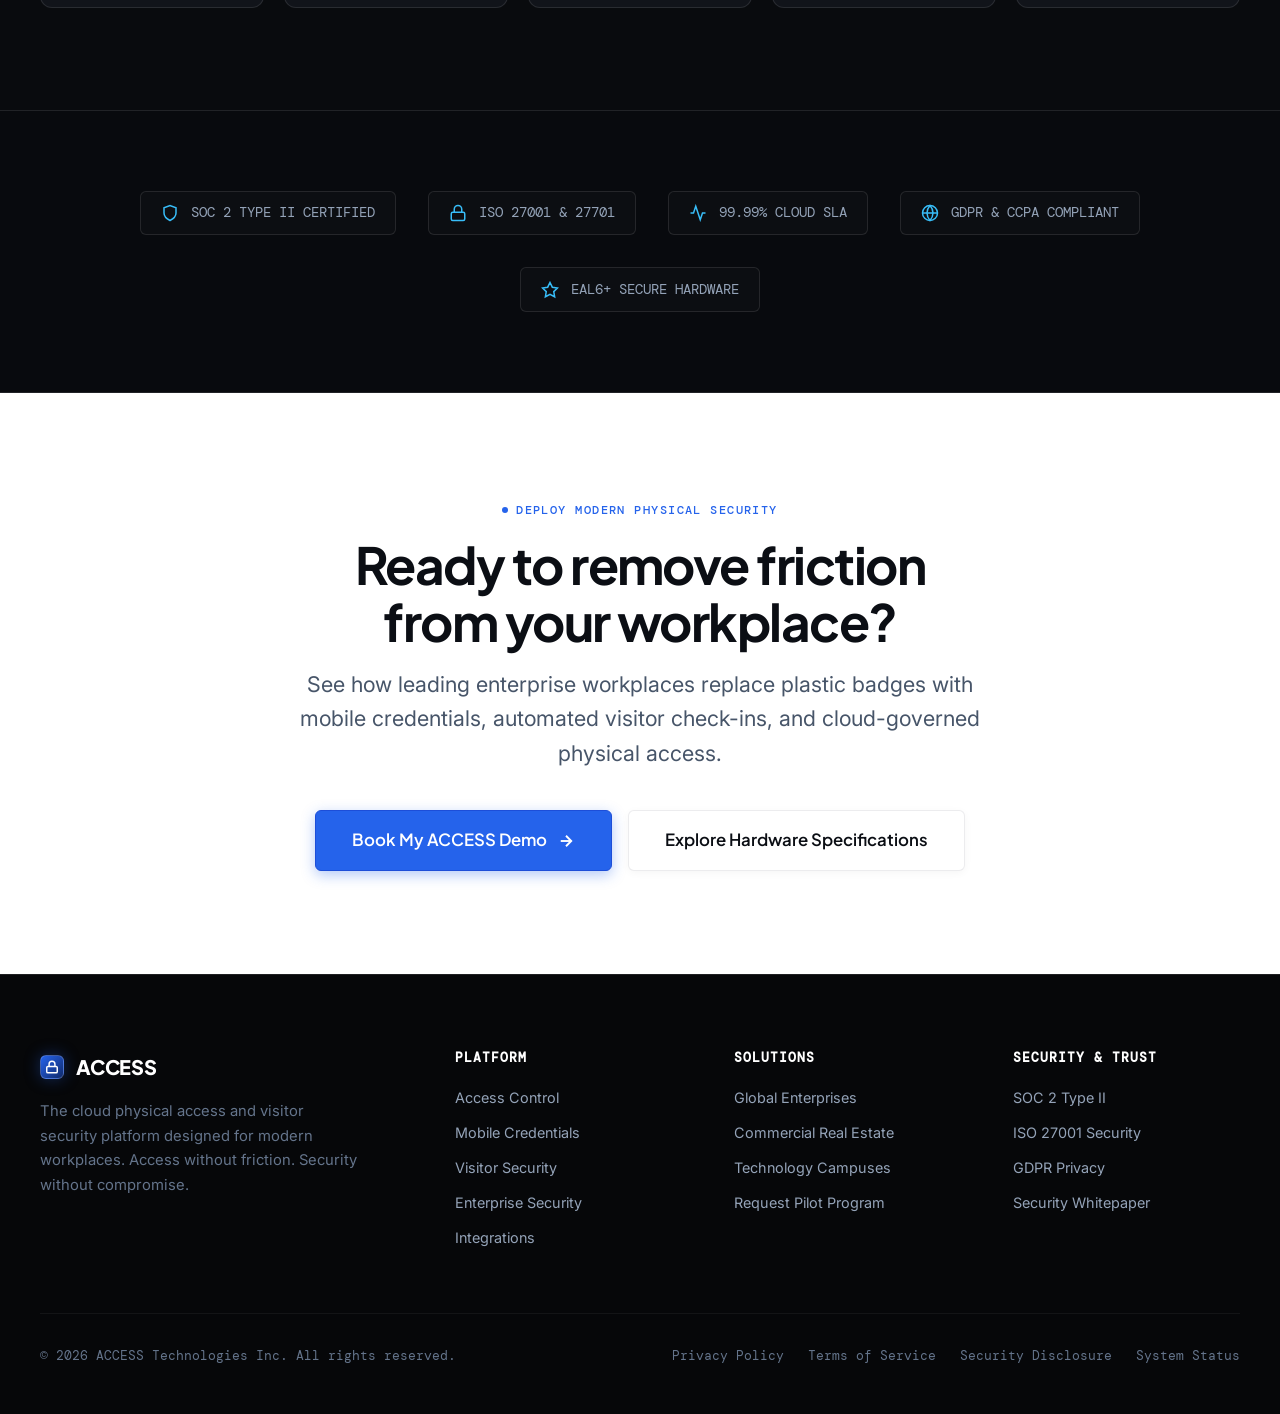
==== commit 3a828ea2: "Redesign ACCESS into Cloud Physical Access & Visitor Security Platform" ====
--- a/index.html
+++ b/index.html
@@ -1,56 +1,1221 @@
-<!doctype html>
+<!DOCTYPE html>
 <html lang="en">
 <head>
   <meta charset="UTF-8" />
   <meta name="viewport" content="width=device-width, initial-scale=1.0" />
-  <meta name="theme-color" content="#f5f7f6" />
-  <title>ACCESS — Enterprise Identity & Permission Console</title>
-  <link rel="preconnect" href="https://fonts.googleapis.com">
-  <link rel="preconnect" href="https://fonts.gstatic.com" crossorigin>
-  <link href="https://fonts.googleapis.com/css2?family=DM+Mono:wght@400;500&family=Manrope:wght@400;500;600;700;800&display=swap" rel="stylesheet">
-  <link rel="stylesheet" href="styles.css" />
-  <link rel="stylesheet" href="overrides.css" />
+  <title>ACCESS — Cloud Physical Access & Visitor Security Platform</title>
+  <meta name="description" content="Access without friction. Security without compromise. Control who enters, where they can go and for how long across every workplace from one secure cloud platform." />
+  <meta name="theme-color" content="#090B0E" />
+
+  <!-- Open Graph / Meta -->
+  <meta property="og:title" content="ACCESS — Cloud Physical Access & Visitor Security Platform" />
+  <meta property="og:description" content="Control who enters, where they can go and for how long across every workplace from one secure cloud platform." />
+  <meta property="og:type" content="website" />
+
+  <!-- Google Fonts: Plus Jakarta Sans, Inter, DM Mono -->
+  <link rel="preconnect" href="https://fonts.googleapis.com" />
+  <link rel="preconnect" href="https://fonts.gstatic.com" crossorigin />
+  <link href="https://fonts.googleapis.com/css2?family=DM+Mono:wght@400;500&family=Inter:wght@400;500;600&family=Plus+Jakarta+Sans:wght@500;600;700;800&display=swap" rel="stylesheet" />
+
+  <!-- Stylesheets -->
+  <link rel="stylesheet" href="assets/css/main.css" />
+  <link rel="stylesheet" href="assets/css/components.css" />
 </head>
 <body>
-  <div class="app-shell">
-    <aside class="sidebar" id="sidebar">
-      <div class="brand"><div class="brand-mark"><span></span><span></span><span></span></div><span class="brand-name">ACCESS</span><span class="brand-beta">BETA</span></div>
-      <div class="org-switcher"><div class="org-avatar">N</div><div><strong>Northstar Labs</strong><small>Enterprise workspace</small></div><button class="icon-btn" aria-label="Switch workspace">⌄</button></div>
-      <nav class="nav" aria-label="Primary navigation">
-        <div class="nav-label">Workspace</div>
-        <button class="nav-item active" data-view="overview"><span class="nav-icon">◈</span>Overview</button>
-        <div class="nav-label">People</div>
-        <button class="nav-item" data-view="people"><span class="nav-icon">♙</span>Users <em>248</em></button>
-        <button class="nav-item" data-view="groups"><span class="nav-icon">♧</span>Groups <em>32</em></button>
-        <button class="nav-item" data-view="guests"><span class="nav-icon">◇</span>Guests <em>18</em></button>
-        <div class="nav-label">Access</div>
-        <button class="nav-item" data-view="roles"><span class="nav-icon">⊙</span>Roles</button>
-        <button class="nav-item" data-view="permissions"><span class="nav-icon">▦</span>Permissions <em class="accent-count">4</em></button>
-        <button class="nav-item" data-view="apps"><span class="nav-icon">⌘</span>App access</button>
-        <div class="nav-label">Security</div>
-        <button class="nav-item" data-view="auth"><span class="nav-icon">◎</span>Authentication</button>
-        <button class="nav-item" data-view="alerts"><span class="nav-icon">△</span>Alerts <em class="alert-count">3</em></button>
-        <button class="nav-item" data-view="sessions"><span class="nav-icon">◌</span>Sessions</button>
-        <button class="nav-item" data-view="audit"><span class="nav-icon">≡</span>Audit log</button>
+
+  <!-- ==========================================================================
+       Global Site Header
+       ========================================================================== -->
+  <header class="site-header" id="siteHeader">
+    <div class="container header-inner">
+      <a href="index.html" class="brand-logo" aria-label="ACCESS Home">
+        <div class="brand-mark-cube">
+          <svg viewBox="0 0 24 24" fill="none" stroke="currentColor" stroke-width="2.5" stroke-linecap="round" stroke-linejoin="round">
+            <rect x="3" y="11" width="18" height="11" rx="2" ry="2"></rect>
+            <path d="M7 11V7a5 5 0 0 1 10 0v4"></path>
+          </svg>
+        </div>
+        <span>ACCESS</span>
+      </a>
+
+      <nav class="nav-desktop" aria-label="Primary navigation">
+        <ul class="nav-links-desktop">
+          <li><a href="index.html" class="nav-link active">Overview</a></li>
+          <li><a href="access-control.html" class="nav-link">Access Control</a></li>
+          <li><a href="mobile-access.html" class="nav-link">Mobile Access</a></li>
+          <li><a href="visitor-management.html" class="nav-link">Visitor Security</a></li>
+          <li><a href="enterprise.html" class="nav-link">Enterprise</a></li>
+          <li><a href="integrations.html" class="nav-link">Integrations</a></li>
+        </ul>
       </nav>
-      <div class="sidebar-bottom"><div class="security-score"><div class="score-ring">92<span>%</span></div><div><small>Security posture</small><strong>Healthy</strong></div><span class="status-dot"></span></div><button class="help-link">? <span>Help & shortcuts</span><kbd>⌘ K</kbd></button><div class="profile"><div class="profile-avatar">AK</div><div><strong>Alex Kim</strong><small>Org admin</small></div><button class="icon-btn">···</button></div></div>
-    </aside>
-    <main class="main-content">
-      <header class="topbar"><button class="mobile-menu" id="mobileMenu">☰</button><div class="breadcrumbs"><span>Northstar Labs</span><b>/</b><strong id="breadcrumbCurrent">Overview</strong></div><div class="topbar-actions"><button class="icon-btn top-icon" aria-label="Search">⌕</button><button class="icon-btn top-icon has-dot" aria-label="Notifications">◔</button><button class="top-avatar">AK</button></div></header>
-      <section class="page" id="pageContent">
-        <div class="page-heading"><div><div class="eyebrow"><span class="pulse"></span>LIVE SECURITY OVERVIEW <span class="mono">•</span> SEP 16, 2026</div><h1>Good morning, Alex<span class="period">.</span></h1><p>One place to understand who can access what — and why.</p></div><div class="heading-actions"><button class="btn secondary" id="exportBtn">↓ <span>Export report</span></button><button class="btn primary" id="addBtn">+ <span>Invite people</span></button></div></div>
-        <div class="alert-banner" id="alertBanner"><div class="alert-symbol">!</div><div class="alert-copy"><strong>Suspicious login detected</strong><span>maria.santos@northstar.dev signed in from an unrecognized device in <b>São Paulo, BR</b>.</span></div><span class="alert-time">12 min ago</span><button class="btn alert-btn" id="inspectBtn">Inspect alert <span>↗</span></button><button class="close-alert" id="closeAlert">×</button></div>
-        <div class="metrics-grid"><div class="metric-card"><div class="metric-top"><span>Active identities</span><span class="metric-icon blue">♙</span></div><div class="metric-value">248</div><div class="metric-foot"><span class="trend up">↗ 8.4%</span><span>vs last month</span></div></div><div class="metric-card"><div class="metric-top"><span>Policy compliance</span><span class="metric-icon green">✓</span></div><div class="metric-value">96.8<span class="unit">%</span></div><div class="metric-foot"><span class="trend up">↗ 2.1%</span><span>vs last month</span></div></div><div class="metric-card"><div class="metric-top"><span>Access exceptions</span><span class="metric-icon amber">⊘</span></div><div class="metric-value">04</div><div class="metric-foot"><span class="trend down">↘ 2 resolved</span><span>this week</span></div></div><div class="metric-card"><div class="metric-top"><span>Open alerts</span><span class="metric-icon red">△</span></div><div class="metric-value">03</div><div class="metric-foot"><span class="trend neutral">• 1 critical</span><span>needs review</span></div></div></div>
-        <div class="section-row"><div><div class="section-kicker">CONTROL PLANE</div><h2>Access map</h2><p class="section-sub">A living view of identity, policy, and app access across your workspace.</p></div><button class="text-btn" id="viewMatrix">View permission matrix <span>→</span></button></div>
-        <div class="access-map"><div class="map-line line-one"></div><div class="map-line line-two"></div><div class="map-node node-identity"><span class="node-glyph">♙</span><div><small>IDENTITIES</small><strong>248 people</strong></div><span class="node-chevron">→</span></div><div class="map-node node-role"><span class="node-glyph">⊙</span><div><small>ROLES</small><strong>12 active roles</strong></div><span class="node-chevron">→</span></div><div class="map-node node-policy"><span class="node-glyph">◈</span><div><small>POLICIES</small><strong>08 enforced</strong></div><span class="node-chevron">→</span></div><div class="map-node node-apps"><span class="node-glyph">⌘</span><div><small>APPLICATIONS</small><strong>36 connected apps</strong></div><span class="node-chevron">→</span></div><div class="map-insight"><span class="insight-mark">✦</span><div><strong>Least privilege is holding.</strong><span>98.2% of access is policy-derived.</span></div><span class="insight-arrow">↗</span></div></div>
-        <div class="section-row matrix-heading"><div><div class="section-kicker">ACCESS CONTROL</div><h2>Permission matrix</h2><p class="section-sub">See effective access across roles, resources, and actions.</p></div><div class="matrix-actions"><button class="btn secondary" id="filterBtn">≡ <span>Filters</span><b class="filter-badge">2</b></button><button class="btn secondary" id="newRoleBtn">+ <span>New role</span></button></div></div>
-        <div class="matrix-card"><div class="matrix-toolbar"><div class="role-select"><span class="role-dot"></span><span>Engineering</span><span class="select-caret">⌄</span></div><div class="matrix-search">⌕<input id="matrixSearch" placeholder="Search permissions..." /></div><div class="view-toggle"><button class="toggle active">Effective access</button><button class="toggle">Changes</button></div><button class="icon-btn">···</button></div><div class="matrix-legend"><span><i class="legend-box allow"></i>Explicit allow</span><span><i class="legend-box inherited"></i>Inherited</span><span><i class="legend-box deny"></i>Denied</span><span><i class="legend-box conflict"></i>Conflict</span><span class="legend-note">Role: <b>Engineering</b> <span>24 members</span></span></div><div class="table-wrap"><table class="permission-table"><thead><tr><th class="resource-col">RESOURCE <span>↕</span></th><th>VIEW</th><th>CREATE</th><th>EDIT</th><th>DELETE</th><th>SHARE</th><th>ADMIN</th><th></th></tr></thead><tbody id="permissionRows"><tr data-resource="customer records"><td><div class="resource"><span class="resource-icon cyan">▣</span><div><strong>Customer records</strong><small>CRM · 4 scopes</small></div></div></td><td><button class="permission inherited" title="Inherited access">✓<span>Inherited</span></button></td><td><button class="permission allow" title="Explicit allow">✓<span>Explicit</span></button></td><td><button class="permission allow" title="Explicit allow">✓<span>Explicit</span></button></td><td><button class="permission deny" title="Denied">—<span>Denied</span></button></td><td><button class="permission inherited" title="Inherited access">✓<span>Inherited</span></button></td><td><button class="permission conflict" title="Conflict">!</button></td><td><button class="row-menu">···</button></td></tr><tr data-resource="production database"><td><div class="resource"><span class="resource-icon purple">▤</span><div><strong>Production database</strong><small>Infrastructure · 2 scopes</small></div></div></td><td><button class="permission inherited">✓<span>Inherited</span></button></td><td><button class="permission deny">—<span>Denied</span></button></td><td><button class="permission deny">—<span>Denied</span></button></td><td><button class="permission deny">—<span>Denied</span></button></td><td><button class="permission deny">—<span>Denied</span></button></td><td><button class="permission deny">—<span>Denied</span></button></td><td><button class="row-menu">···</button></td></tr><tr data-resource="design workspace"><td><div class="resource"><span class="resource-icon coral">✧</span><div><strong>Design workspace</strong><small>Product · 6 scopes</small></div></div></td><td><button class="permission allow">✓<span>Explicit</span></button></td><td><button class="permission allow">✓<span>Explicit</span></button></td><td><button class="permission inherited">✓<span>Inherited</span></button></td><td><button class="permission deny">—<span>Denied</span></button></td><td><button class="permission allow">✓<span>Explicit</span></button></td><td><button class="permission deny">—<span>Denied</span></button></td><td><button class="row-menu">···</button></td></tr><tr data-resource="analytics warehouse"><td><div class="resource"><span class="resource-icon green">◒</span><div><strong>Analytics warehouse</strong><small>Data · 3 scopes</small></div></div></td><td><button class="permission inherited">✓<span>Inherited</span></button></td><td><button class="permission inherited">✓<span>Inherited</span></button></td><td><button class="permission inherited">✓<span>Inherited</span></button></td><td><button class="permission deny">—<span>Denied</span></button></td><td><button class="permission deny">—<span>Denied</span></button></td><td><button class="permission deny">—<span>Denied</span></button></td><td><button class="row-menu">···</button></td></tr><tr data-resource="billing console"><td><div class="resource"><span class="resource-icon amber">◫</span><div><strong>Billing console</strong><small>Finance · 1 scope</small></div></div></td><td><button class="permission inherited">✓<span>Inherited</span></button></td><td><button class="permission deny">—<span>Denied</span></button></td><td><button class="permission deny">—<span>Denied</span></button></td><td><button class="permission deny">—<span>Denied</span></button></td><td><button class="permission deny">—<span>Denied</span></button></td><td><button class="permission deny">—<span>Denied</span></button></td><td><button class="row-menu">···</button></td></tr></tbody></table></div><div class="matrix-footer"><span>Showing <b>5</b> of 36 resources</span><button class="pagination active">1</button><button class="pagination">2</button><button class="pagination">3</button><span>···</span><button class="pagination">8</button><button class="next-page">Next →</button></div></div>
-        <div class="bottom-grid"><div class="activity-card"><div class="card-heading"><div><div class="section-kicker">RECENT ACTIVITY</div><h3>Audit trail</h3></div><button class="text-btn">View all →</button></div><div class="activity"><div class="activity-icon blue">↗</div><div><strong>Role updated</strong><span>Alex Kim changed <b>Engineering</b> permissions</span></div><time>8m</time></div><div class="activity"><div class="activity-icon purple">♙</div><div><strong>Guest invited</strong><span>jordan.lee@orbit.io added as a guest</span></div><time>42m</time></div><div class="activity"><div class="activity-icon amber">!</div><div><strong>Policy exception</strong><span>MFA bypass requested for <b>CI bot</b></span></div><time>2h</time></div></div><div class="policy-card"><div class="card-heading"><div><div class="section-kicker">POLICY HEALTH</div><h3>Control coverage</h3></div><span class="healthy-pill">Healthy</span></div><div class="coverage"><div class="coverage-ring"><span>96</span><small>%</small></div><div><strong>Strong controls</strong><span>3 recommendations to reach 100%</span></div></div><div class="coverage-bar"><span></span></div><div class="coverage-foot"><span>24 of 25 controls active</span><button class="text-btn">Review →</button></div></div></div>
-      </section>
-    </main>
+
+      <div class="nav-actions">
+        <div class="nav-status-pill" title="ACCESS Cloud Infrastructure Status">
+          <span class="status-beacon-green"></span>
+          <span>SYSTEM ARMED · 99.99%</span>
+        </div>
+        <a href="#interactive-sandbox" class="btn btn-secondary-dark btn-sm">Try Simulator</a>
+        <a href="demo.html" class="btn btn-primary btn-sm" data-open-demo-modal>Book a Demo</a>
+        <button class="nav-hamburger" id="navHamburger" aria-label="Toggle mobile menu" aria-expanded="false" aria-controls="mobileNavDrawer">
+          <span></span>
+          <span></span>
+          <span></span>
+        </button>
+      </div>
+    </div>
+  </header>
+
+  <!-- Mobile Drawer Menu -->
+  <div class="mobile-nav-drawer" id="mobileNavDrawer" aria-label="Mobile Navigation">
+    <ul class="mobile-nav-links">
+      <li><a href="index.html" class="mobile-nav-link active">Platform Overview <span>→</span></a></li>
+      <li><a href="access-control.html" class="mobile-nav-link">Cloud Access Control <span>→</span></a></li>
+      <li><a href="mobile-access.html" class="mobile-nav-link">Mobile & Wallet Passes <span>→</span></a></li>
+      <li><a href="visitor-management.html" class="mobile-nav-link">Visitor Management <span>→</span></a></li>
+      <li><a href="enterprise.html" class="mobile-nav-link">Enterprise & Multi-Site <span>→</span></a></li>
+      <li><a href="integrations.html" class="mobile-nav-link">Integrations <span>→</span></a></li>
+      <li><a href="demo.html" class="mobile-nav-link" data-open-demo-modal>Book a Demo <span>↗</span></a></li>
+    </ul>
+    <div style="margin-top:auto; padding-top: 1.5rem; border-top: 1px solid var(--border-dark);">
+      <div class="nav-status-pill" style="display:inline-flex;">
+        <span class="status-beacon-green"></span>
+        <span>Mesh Controller Active · 48 Sites</span>
+      </div>
+    </div>
   </div>
-  <div class="drawer-backdrop" id="drawerBackdrop"></div><aside class="alert-drawer" id="alertDrawer"><div class="drawer-header"><div><div class="eyebrow warning">SECURITY ALERT <span class="mono">#AL-2094</span></div><h2>Suspicious login</h2></div><button class="close-drawer" id="closeDrawer">×</button></div><div class="drawer-risk"><div class="risk-score"><span>87</span><small>/100</small></div><div><strong>High risk</strong><span>New device · impossible travel</span></div><span class="risk-badge">OPEN</span></div><div class="user-profile"><div class="large-avatar">MS</div><div><strong>Maria Santos</strong><span>maria.santos@northstar.dev</span><small>Engineering · Member</small></div><button class="text-btn">View profile →</button></div><div class="detail-section"><div class="detail-label">SIGN-IN CONTEXT</div><div class="detail-row"><span>Location</span><strong>São Paulo, Brazil <small>· 03:42 local</small></strong></div><div class="detail-row"><span>Device</span><strong>Chrome on Windows <small>· first seen</small></strong></div><div class="detail-row"><span>IP address</span><strong class="mono">177.54.21.88</strong></div><div class="detail-row"><span>Session</span><strong>Active now <i class="live-dot"></i></strong></div></div><div class="detail-section"><div class="detail-label">WHY THIS WAS FLAGGED</div><div class="flag-item"><span>!</span><div><strong>Impossible travel</strong><small>Previous sign-in was 9,214 km away in London 38 min ago.</small></div></div><div class="flag-item"><span>!</span><div><strong>Unrecognized device</strong><small>Device is not enrolled in Northstar's endpoint policy.</small></div></div></div><div class="drawer-actions"><button class="btn danger" id="revokeBtn">Revoke session</button><button class="btn secondary" id="dismissBtn">Dismiss alert</button></div><div class="drawer-footer">Any action will be recorded in <button class="text-btn">Audit log ↗</button></div></aside>
-  <div class="toast" id="toast"><span class="toast-check">✓</span><span id="toastText">Action completed</span></div>
-  <script src="app.js"></script>
+
+  <main id="mainContent">
+
+    <!-- ==========================================================================
+         Hero Section: Cinematic Entrance & Product Handshake
+         ========================================================================== -->
+    <section class="hero-wrapper" aria-labelledby="heroHeading">
+      <div class="hero-ambient-glow" aria-hidden="true"></div>
+      <div class="hero-grid-lines" aria-hidden="true"></div>
+
+      <div class="container hero-grid">
+        <div class="hero-copy-block">
+          <div class="hero-tag-badge">
+            <span class="indicator"></span>
+            <span>ENTERPRISE PHYSICAL ACCESS & VISITOR SECURITY</span>
+          </div>
+
+          <h1 id="heroHeading" class="hero-title">
+            Access without friction. <br />
+            <span class="accent-gradient">Security without compromise.</span>
+          </h1>
+
+          <p class="hero-desc">
+            Control who enters, where they can go, and for how long — across every workplace, turnstile, and server vault from one cloud-managed platform.
+          </p>
+
+          <div class="hero-actions">
+            <a href="demo.html" class="btn btn-primary btn-lg" data-open-demo-modal>
+              Book a Demo
+              <svg width="18" height="18" viewBox="0 0 24 24" fill="none" stroke="currentColor" stroke-width="2.5" stroke-linecap="round" stroke-linejoin="round">
+                <line x1="5" y1="12" x2="19" y2="12"></line>
+                <polyline points="12 5 19 12 12 19"></polyline>
+              </svg>
+            </a>
+            <a href="#interactive-sandbox" class="btn btn-secondary-dark btn-lg">
+              Explore ACCESS
+              <svg width="18" height="18" viewBox="0 0 24 24" fill="none" stroke="currentColor" stroke-width="2" stroke-linecap="round" stroke-linejoin="round">
+                <polyline points="6 9 12 15 18 9"></polyline>
+              </svg>
+            </a>
+          </div>
+
+          <div class="hero-metrics-bar">
+            <div class="hero-metric-item">
+              <small>Unlock Latency</small>
+              <strong>&lt; 300ms</strong>
+            </div>
+            <div class="hero-metric-item">
+              <small>Architecture</small>
+              <strong>Cloud + Mesh</strong>
+            </div>
+            <div class="hero-metric-item">
+              <small>Identity Sync</small>
+              <strong>Real-Time SCIM</strong>
+            </div>
+          </div>
+        </div>
+
+        <!-- Hero Visual: Physical Reader + Apple Wallet Credential Presentation -->
+        <div class="hero-media-showcase" aria-label="ACCESS Hardware & Mobile Credential Interface">
+          <div class="phone-mockup-wrapper">
+            <div class="phone-screen">
+              <div class="phone-dynamic-island"></div>
+
+              <!-- Apple Wallet Pass for Đỗ Anh Nghĩa -->
+              <div class="wallet-pass-card">
+                <div class="wallet-header">
+                  <div class="wallet-logo">
+                    <div class="brand-mark-cube" style="width:20px;height:20px;">
+                      <svg viewBox="0 0 24 24" fill="none" stroke="currentColor" stroke-width="2.5" style="width:12px;height:12px;">
+                        <rect x="3" y="11" width="18" height="11" rx="2"></rect>
+                        <path d="M7 11V7a5 5 0 0 1 10 0v4"></path>
+                      </svg>
+                    </div>
+                    <span>ACCESS</span>
+                  </div>
+                  <span class="wallet-pass-title">EXPRESS PASS</span>
+                </div>
+
+                <div class="wallet-holder-name">Đỗ Anh Nghĩa</div>
+                <div class="wallet-holder-title">Product Designer · Design Ops</div>
+
+                <div class="wallet-meta-row">
+                  <div class="wallet-meta-col">
+                    <small>Location</small>
+                    <strong>ACCESS HQ</strong>
+                  </div>
+                  <div class="wallet-meta-col">
+                    <small>Permissions</small>
+                    <strong>FL 01–04</strong>
+                  </div>
+                  <div class="wallet-meta-col">
+                    <small>Security Tier</small>
+                    <strong>EMPLOYEE</strong>
+                  </div>
+                </div>
+
+                <div class="wallet-nfc-wave-prompt">
+                  <svg viewBox="0 0 24 24" fill="none" stroke="currentColor" stroke-width="2">
+                    <path d="M2 12h2M6 12h2M10 12h2M14 12h2M18 12h2M22 12h2"></path>
+                    <path d="M12 2v20"></path>
+                    <circle cx="12" cy="12" r="6"></circle>
+                  </svg>
+                  <span>Hold Near Reader to Unlock</span>
+                </div>
+              </div>
+
+              <!-- Real-time Door Indicator in Phone -->
+              <div style="margin-top:auto; padding: 0.85rem; background: rgba(255,255,255,0.04); border-radius: 14px; border: 1px solid rgba(255,255,255,0.08); font-family: var(--font-mono); font-size: 0.725rem; display: flex; align-items: center; justify-content: space-between;">
+                <span style="color: var(--text-dark-secondary);">HQ Lobby Turnstile 02</span>
+                <span style="color: var(--signal-granted); display: flex; align-items: center; gap: 4px;">
+                  <span style="width: 6px; height: 6px; border-radius: 50%; background: var(--signal-granted);"></span>
+                  READY
+                </span>
+              </div>
+            </div>
+          </div>
+        </div>
+      </div>
+    </section>
+
+    <!-- ==========================================================================
+         Visual Signature Motif Bar: Digital Credential Crossing Physical Space
+         ========================================================================== -->
+    <section class="signature-bar" aria-label="Visual signature: Digital credential crossing physical space">
+      <div class="container signature-grid">
+        <div class="signature-step">
+          <div class="signature-step-num">01</div>
+          <div class="signature-step-content">
+            <strong>Digital Identity</strong>
+            <small>Okta / Entra / Workday</small>
+          </div>
+        </div>
+        <div class="signature-arrow">→</div>
+        <div class="signature-step">
+          <div class="signature-step-num">02</div>
+          <div class="signature-step-content">
+            <strong>Credential Issued</strong>
+            <small>Apple Wallet / Pass / QR</small>
+          </div>
+        </div>
+        <div class="signature-arrow">→</div>
+        <div class="signature-step">
+          <div class="signature-step-num">03</div>
+          <div class="signature-step-content">
+            <strong>Smart Reader</strong>
+            <small>Triple Unlock &lt; 300ms</small>
+          </div>
+        </div>
+        <div class="signature-arrow">→</div>
+        <div class="signature-step">
+          <div class="signature-step-num">04</div>
+          <div class="signature-step-content">
+            <strong>Door / Turnstile</strong>
+            <small>Encrypted Latch Release</small>
+          </div>
+        </div>
+        <div class="signature-arrow">→</div>
+        <div class="signature-step">
+          <div class="signature-step-num">05</div>
+          <div class="signature-step-content">
+            <strong>Physical Space</strong>
+            <small>Floors & Restricted Vaults</small>
+          </div>
+        </div>
+      </div>
+    </section>
+
+    <!-- ==========================================================================
+         Section 01: One credential. Every workplace.
+         ========================================================================== -->
+    <section class="section section-white" aria-labelledby="sec01Heading">
+      <div class="container">
+        <div class="story-grid-2col">
+          <div>
+            <span class="eyebrow">Chapter 01 · Credential Architecture</span>
+            <h2 id="sec01Heading" class="section-heading">
+              One credential. <br />Every workplace.
+            </h2>
+            <p class="section-subheading">
+              Replace fragile plastic badges with high-assurance digital credentials stored natively in Apple Wallet or Google Wallet. Tap your phone or Apple Watch to enter — even if your battery runs low.
+            </p>
+
+            <ul class="feature-pill-list">
+              <li class="feature-pill-item">
+                <div class="feature-pill-icon">
+                  <svg width="18" height="18" viewBox="0 0 24 24" fill="none" stroke="currentColor" stroke-width="2">
+                    <rect x="5" y="2" width="14" height="20" rx="2" ry="2"></rect>
+                    <line x1="12" y1="18" x2="12.01" y2="18"></line>
+                  </svg>
+                </div>
+                <div>
+                  <h4>Apple Wallet Express Mode</h4>
+                  <p>No need to wake or unlock your phone. Simply tap and walk through with sub-second response.</p>
+                </div>
+              </li>
+              <li class="feature-pill-item">
+                <div class="feature-pill-icon">
+                  <svg width="18" height="18" viewBox="0 0 24 24" fill="none" stroke="currentColor" stroke-width="2">
+                    <circle cx="12" cy="12" r="7"></circle>
+                    <polyline points="12 9 12 12 13.5 13.5"></polyline>
+                    <path d="M16.51 17.35l-.85 3.22a1 1 0 0 1-1.22.72l-4.88-1.29a1 1 0 0 1-.72-1.22l.85-3.22"></path>
+                  </svg>
+                </div>
+                <div>
+                  <h4>Apple Watch & Wearable Tap</h4>
+                  <p>Hands-free authentication directly from your wrist for seamless building, parking, and elevator transit.</p>
+                </div>
+              </li>
+              <li class="feature-pill-item">
+                <div class="feature-pill-icon">
+                  <svg width="18" height="18" viewBox="0 0 24 24" fill="none" stroke="currentColor" stroke-width="2">
+                    <rect x="3" y="4" width="18" height="16" rx="2"></rect>
+                    <line x1="7" y1="8" x2="17" y2="8"></line>
+                    <line x1="7" y1="12" x2="13" y2="12"></line>
+                  </svg>
+                </div>
+                <div>
+                  <h4>Encrypted Physical Badge Fallback</h4>
+                  <p>MIFARE DESFire EV3 encrypted cards for employees preferring traditional badges without compromising protocol security.</p>
+                </div>
+              </li>
+            </ul>
+          </div>
+
+          <!-- Visual Showcase Card -->
+          <div>
+            <div style="background: var(--bg-dark-surface); border: 1px solid var(--border-dark); border-radius: var(--radius-lg); padding: clamp(2rem, 4vw, 3rem); box-shadow: var(--shadow-lg); color: #FFFFFF;">
+              <div style="display:flex; justify-content:space-between; align-items:center; margin-bottom: 2rem;">
+                <span style="font-family:var(--font-mono); font-size:0.75rem; color:var(--ice-400);">CREDENTIAL SPECIFICATION</span>
+                <span class="nav-status-pill"><span class="status-beacon-green"></span>EAL6+ CERTIFIED</span>
+              </div>
+
+              <div style="display:grid; grid-template-columns: 1fr 1fr; gap: 1.5rem; margin-bottom: 2rem;">
+                <div style="background: rgba(255,255,255,0.03); padding: 1.25rem; border-radius: 12px; border: 1px solid rgba(255,255,255,0.06);">
+                  <small style="font-family:var(--font-mono); font-size:0.7rem; color:var(--text-dark-muted); display:block; margin-bottom:0.25rem;">PRIMARY METHOD</small>
+                  <strong style="font-size:1.1rem; color:#FFFFFF;">Apple / Google Wallet</strong>
+                  <p style="font-size:0.8rem; color:var(--text-dark-secondary); margin-top:0.4rem;">Bluetooth LE + NFC with 5-hour power reserve reserve mode.</p>
+                </div>
+                <div style="background: rgba(255,255,255,0.03); padding: 1.25rem; border-radius: 12px; border: 1px solid rgba(255,255,255,0.06);">
+                  <small style="font-family:var(--font-mono); font-size:0.7rem; color:var(--text-dark-muted); display:block; margin-bottom:0.25rem;">ENCRYPTION</small>
+                  <strong style="font-size:1.1rem; color:#FFFFFF;">AES-256 / RSA-4096</strong>
+                  <p style="font-size:0.8rem; color:var(--text-dark-secondary); margin-top:0.4rem;">Mutual TLS & end-to-end device cryptographic handshakes.</p>
+                </div>
+              </div>
+
+              <!-- Interactive Badge Switcher Preview -->
+              <div style="padding: 1.25rem; background: var(--bg-dark-elevated); border-radius: 12px; border: 1px solid var(--border-dark-bright); font-family: var(--font-mono); font-size: 0.8rem;">
+                <div style="display:flex; justify-content:space-between; margin-bottom:0.5rem;">
+                  <span style="color:var(--text-dark-muted);">ACTIVE BADGE HOLDER</span>
+                  <span style="color:var(--signal-granted);">VERIFIED ONSITE</span>
+                </div>
+                <div style="font-size:1.1rem; font-family:var(--font-display); font-weight:700; color:#FFFFFF; margin-bottom:0.25rem;">Đỗ Anh Nghĩa</div>
+                <div style="color:var(--ice-400); font-size:0.75rem;">ID: 2026-HQ-DN09 · Floors 01, 02, 03, 04</div>
+              </div>
+            </div>
+          </div>
+        </div>
+      </div>
+    </section>
+
+    <!-- ==========================================================================
+         Section 02: From invitation to entry (Visitor Journey)
+         ========================================================================== -->
+    <section class="section section-light" aria-labelledby="sec02Heading">
+      <div class="container">
+        <div style="text-align: center; max-width: 760px; margin: 0 auto 3.5rem;">
+          <span class="eyebrow">Chapter 02 · The Guest Experience</span>
+          <h2 id="sec02Heading" class="section-heading">
+            From invitation to entry. <br />
+            Security that feels welcoming.
+          </h2>
+          <p class="section-subheading" style="margin: 0 auto;">
+            Visitors shouldn’t have to wait in line, download bulky apps, or sign paper clipboards. ACCESS automates the entire guest lifecycle from the moment an invite is sent.
+          </p>
+        </div>
+
+        <div class="journey-timeline-card">
+          <div class="journey-stepper-grid">
+            <div class="journey-node">
+              <div class="journey-node-icon">
+                <svg width="24" height="24" viewBox="0 0 24 24" fill="none" stroke="currentColor" stroke-width="2">
+                  <path d="M4 4h16c1.1 0 2 .9 2 2v12c0 1.1-.9 2-2 2H4c-1.1 0-2-.9-2-2V6c0-1.1.9-2 2-2z"></path>
+                  <polyline points="22,6 12,13 2,6"></polyline>
+                </svg>
+              </div>
+              <h4>01. Host Invites</h4>
+              <p>Host books meeting in Google or Outlook; guest receives secure invitation link.</p>
+            </div>
+
+            <div class="journey-node">
+              <div class="journey-node-icon">
+                <svg width="24" height="24" viewBox="0 0 24 24" fill="none" stroke="currentColor" stroke-width="2">
+                  <path d="M14 2H6a2 2 0 0 0-2 2v16a2 2 0 0 0 2 2h12a2 2 0 0 0 2-2V8z"></path>
+                  <polyline points="14 2 14 8 20 8"></polyline>
+                  <line x1="16" y1="13" x2="8" y2="13"></line>
+                  <line x1="16" y1="17" x2="8" y2="17"></line>
+                </svg>
+              </div>
+              <h4>02. Pre-Registration</h4>
+              <p>Visitor confirms details, uploads ID verification, and signs electronic NDA.</p>
+            </div>
+
+            <div class="journey-node">
+              <div class="journey-node-icon">
+                <svg width="24" height="24" viewBox="0 0 24 24" fill="none" stroke="currentColor" stroke-width="2">
+                  <rect x="3" y="3" width="7" height="7"></rect>
+                  <rect x="14" y="3" width="7" height="7"></rect>
+                  <rect x="14" y="14" width="7" height="7"></rect>
+                  <rect x="3" y="14" width="7" height="7"></rect>
+                </svg>
+              </div>
+              <h4>03. Pass Issued</h4>
+              <p>Temporary dynamic QR pass delivered via SMS/Email; saves to Apple Wallet.</p>
+            </div>
+
+            <div class="journey-node">
+              <div class="journey-node-icon">
+                <svg width="24" height="24" viewBox="0 0 24 24" fill="none" stroke="currentColor" stroke-width="2">
+                  <path d="M18 8h1a4 4 0 0 1 0 8h-1"></path>
+                  <path d="M2 8h16v9a4 4 0 0 1-4 4H6a4 4 0 0 1-4-4V8z"></path>
+                  <line x1="6" y1="1" x2="6" y2="4"></line>
+                  <line x1="10" y1="1" x2="10" y2="4"></line>
+                  <line x1="14" y1="1" x2="14" y2="4"></line>
+                </svg>
+              </div>
+              <h4>04. Touchless Check-in</h4>
+              <p>Scan at lobby turnstile or kiosk; host receives instant Slack/Teams notification.</p>
+            </div>
+
+            <div class="journey-node">
+              <div class="journey-node-icon">
+                <svg width="24" height="24" viewBox="0 0 24 24" fill="none" stroke="currentColor" stroke-width="2">
+                  <circle cx="12" cy="12" r="10"></circle>
+                  <polyline points="12 6 12 12 16 14"></polyline>
+                </svg>
+              </div>
+              <h4>05. Auto-Expiry</h4>
+              <p>Pass permissions automatically revoke upon meeting conclusion or exit.</p>
+            </div>
+          </div>
+
+          <!-- Real Visitor Pass Example Card -->
+          <div style="margin-top: 3.5rem; display: flex; justify-content: center;">
+            <div class="visitor-badge-card" style="width:100%; max-width: 480px;">
+              <div class="badge-top-row">
+                <span class="badge-type-pill">GUEST PASS · VISITOR</span>
+                <span class="badge-expiry-countdown">
+                  <svg width="14" height="14" viewBox="0 0 24 24" fill="none" stroke="currentColor" stroke-width="2">
+                    <circle cx="12" cy="12" r="10"></circle>
+                    <polyline points="12 6 12 12 14 10"></polyline>
+                  </svg>
+                  VALID 10:00 – 12:00
+                </span>
+              </div>
+
+              <div class="visitor-name-title">Marcus Chen</div>
+              <div class="visitor-org-line">Design Director · Figma APAC</div>
+
+              <div class="badge-qr-container">
+                <!-- Clean vector SVG QR code representation -->
+                <svg class="badge-qr-code" viewBox="0 0 100 100" fill="#0B0D11">
+                  <rect x="0" y="0" width="30" height="30" fill="#0B0D11" rx="4"></rect>
+                  <rect x="5" y="5" width="20" height="20" fill="#FFFFFF"></rect>
+                  <rect x="10" y="10" width="10" height="10" fill="#0B0D11"></rect>
+
+                  <rect x="70" y="0" width="30" height="30" fill="#0B0D11" rx="4"></rect>
+                  <rect x="75" y="5" width="20" height="20" fill="#FFFFFF"></rect>
+                  <rect x="80" y="10" width="10" height="10" fill="#0B0D11"></rect>
+
+                  <rect x="0" y="70" width="30" height="30" fill="#0B0D11" rx="4"></rect>
+                  <rect x="5" y="75" width="20" height="20" fill="#FFFFFF"></rect>
+                  <rect x="10" y="80" width="10" height="10" fill="#0B0D11"></rect>
+
+                  <!-- Dynamic matrix data blocks -->
+                  <rect x="38" y="12" width="6" height="6"></rect>
+                  <rect x="50" y="8" width="8" height="6"></rect>
+                  <rect x="42" y="24" width="6" height="8"></rect>
+                  <rect x="54" y="20" width="8" height="6"></rect>
+                  <rect x="12" y="42" width="6" height="8"></rect>
+                  <rect x="22" y="50" width="8" height="6"></rect>
+                  <rect x="36" y="38" width="10" height="10"></rect>
+                  <rect x="52" y="40" width="8" height="8"></rect>
+                  <rect x="68" y="42" width="6" height="6"></rect>
+                  <rect x="82" y="38" width="8" height="8"></rect>
+                  <rect x="74" y="54" width="12" height="6"></rect>
+                  <rect x="40" y="60" width="8" height="10"></rect>
+                  <rect x="54" y="58" width="10" height="6"></rect>
+                  <rect x="42" y="78" width="8" height="8"></rect>
+                  <rect x="58" y="72" width="6" height="12"></rect>
+                  <rect x="70" y="76" width="10" height="6"></rect>
+                  <rect x="84" y="72" width="8" height="10"></rect>
+                </svg>
+              </div>
+
+              <div class="badge-host-info">
+                <div class="badge-host-avatar">ĐN</div>
+                <div>
+                  <strong>Host: Đỗ Anh Nghĩa</strong> (Product Designer)
+                  <div style="font-size:0.775rem; color:var(--text-light-muted);">Approved Area: Floor 03 · Design Studio & Boardroom</div>
+                </div>
+              </div>
+            </div>
+          </div>
+        </div>
+      </div>
+    </section>
+
+    <!-- ==========================================================================
+         Section 03: Security follows identity (System Diagram)
+         ========================================================================== -->
+    <section class="section section-dark" aria-labelledby="sec03Heading">
+      <div class="container">
+        <div style="max-width: 720px; margin-bottom: 3.5rem;">
+          <span class="eyebrow eyebrow-dark">Chapter 03 · Unified Directory Sync</span>
+          <h2 id="sec03Heading" class="section-heading">
+            Security follows identity.
+          </h2>
+          <p class="section-subheading">
+            When employee roles, departments, or contracts change in your identity provider, ACCESS updates their physical permissions across every door in real-time. Zero orphan badges.
+          </p>
+        </div>
+
+        <div class="system-diagram-card">
+          <div class="diagram-flow-track">
+            <!-- Node 1: IdP / HRIS -->
+            <div class="diagram-node">
+              <div class="diagram-node-icon">
+                <svg width="22" height="22" viewBox="0 0 24 24" fill="none" stroke="currentColor" stroke-width="2">
+                  <path d="M17 21v-2a4 4 0 0 0-4-4H5a4 4 0 0 0-4 4v2"></path>
+                  <circle cx="9" cy="7" r="4"></circle>
+                  <path d="M23 21v-2a4 4 0 0 0-3-3.87"></path>
+                  <path d="M16 3.13a4 4 0 0 1 0 7.75"></path>
+                </svg>
+              </div>
+              <h4>Identity Provider</h4>
+              <p>Okta · Microsoft Entra · Google Workspace · Workday</p>
+            </div>
+
+            <div class="diagram-connector">
+              <span>SCIM v2.0</span>
+              <svg viewBox="0 0 24 24" fill="none" stroke="currentColor" stroke-width="2">
+                <polyline points="9 18 15 12 9 6"></polyline>
+              </svg>
+            </div>
+
+            <!-- Node 2: ACCESS Cloud Engine -->
+            <div class="diagram-node" style="border-color: var(--cobalt-500); background: rgba(37, 99, 235, 0.08);">
+              <div class="diagram-node-icon" style="background: var(--cobalt-500); color: #FFF;">
+                <svg width="22" height="22" viewBox="0 0 24 24" fill="none" stroke="currentColor" stroke-width="2.5">
+                  <rect x="3" y="11" width="18" height="11" rx="2"></rect>
+                  <path d="M7 11V7a5 5 0 0 1 10 0v4"></path>
+                </svg>
+              </div>
+              <h4>ACCESS Cloud Platform</h4>
+              <p>Role-Based Rules · Policy Engine · Multi-Site Sync</p>
+            </div>
+
+            <div class="diagram-connector">
+              <span>Encrypted Mesh</span>
+              <svg viewBox="0 0 24 24" fill="none" stroke="currentColor" stroke-width="2">
+                <polyline points="9 18 15 12 9 6"></polyline>
+              </svg>
+            </div>
+
+            <!-- Node 3: Physical Environment & Readers -->
+            <div class="diagram-node">
+              <div class="diagram-node-icon">
+                <svg width="22" height="22" viewBox="0 0 24 24" fill="none" stroke="currentColor" stroke-width="2">
+                  <path d="M3 9l9-7 9 7v11a2 2 0 0 1-2 2H5a2 2 0 0 1-2-2z"></path>
+                  <polyline points="9 22 9 12 15 12 15 22"></polyline>
+                </svg>
+              </div>
+              <h4>Physical Workplaces</h4>
+              <p>Turnstiles · Elevators · Executive Suites · Server Vaults</p>
+            </div>
+          </div>
+
+          <!-- Clean integration logo pills -->
+          <div style="margin-top: 2.5rem; padding-top: 1.5rem; border-top: 1px solid var(--border-dark); display: flex; align-items: center; justify-content: space-between; flex-wrap: wrap; gap: 1rem;">
+            <span style="font-family: var(--font-mono); font-size: 0.775rem; color: var(--text-dark-muted);">ENTERPRISE CONNECTORS:</span>
+            <div style="display:flex; flex-wrap:wrap; gap:0.75rem;">
+              <span class="trust-badge-item" style="padding:0.4rem 0.85rem; font-size:0.775rem;">Okta Verified</span>
+              <span class="trust-badge-item" style="padding:0.4rem 0.85rem; font-size:0.775rem;">Microsoft Entra ID</span>
+              <span class="trust-badge-item" style="padding:0.4rem 0.85rem; font-size:0.775rem;">Google Cloud Identity</span>
+              <span class="trust-badge-item" style="padding:0.4rem 0.85rem; font-size:0.775rem;">Workday SCIM</span>
+              <span class="trust-badge-item" style="padding:0.4rem 0.85rem; font-size:0.775rem;">Slack Notifications</span>
+            </div>
+          </div>
+        </div>
+      </div>
+    </section>
+
+    <!-- ==========================================================================
+         Section 04: Access adapts to every space (Spatial Matrix)
+         ========================================================================== -->
+    <section class="section section-dark" style="background-color: #06080B;" aria-labelledby="sec04Heading">
+      <div class="container">
+        <div style="max-width: 720px; margin-bottom: 3rem;">
+          <span class="eyebrow eyebrow-dark">Chapter 04 · Spatial Intelligence</span>
+          <h2 id="sec04Heading" class="section-heading">
+            Access adapts to every space.
+          </h2>
+          <p class="section-subheading">
+            From open public lobbies to restricted R&D cleanrooms and mission-critical server vaults, define precise multi-layer permission envelopes across your entire physical portfolio.
+          </p>
+        </div>
+
+        <div class="zone-matrix-grid">
+          <!-- Zone 1: Main Lobby & Turnstiles -->
+          <article class="zone-card">
+            <div class="zone-card-media">
+              <img src="https://images.unsplash.com/photo-1497366216548-37526070297c?w=800&auto=format&fit=crop&q=80" alt="Main office entrance and architectural turnstiles" loading="lazy" />
+              <span class="zone-badge-level">TIER 1 · PUBLIC TRANSIT</span>
+            </div>
+            <div class="zone-card-body">
+              <h3>HQ Grand Lobby & Turnstiles</h3>
+              <p>High-throughput optical speed gates with sub-second mobile NFC intent unlock. Handles 1,200+ employees and guests per hour.</p>
+              <div class="zone-permissions-row">
+                <span style="color:var(--text-dark-muted);">ACCESS POLICY</span>
+                <span class="permission-pill public">Employees & Visitors</span>
+              </div>
+            </div>
+          </article>
+
+          <!-- Zone 2: Executive Floor & Boardrooms -->
+          <article class="zone-card">
+            <div class="zone-card-media">
+              <img src="https://images.unsplash.com/photo-1497215728101-856f4ea42174?w=800&auto=format&fit=crop&q=80" alt="Executive modern boardroom and conference floor" loading="lazy" />
+              <span class="zone-badge-level">TIER 2 · CONTROLLED</span>
+            </div>
+            <div class="zone-card-body">
+              <h3>Executive Floor 04</h3>
+              <p>Cardholder schedule rules, timed meeting grants, and host-escorted visitor access for leadership suites and boardrooms.</p>
+              <div class="zone-permissions-row">
+                <span style="color:var(--text-dark-muted);">ACCESS POLICY</span>
+                <span class="permission-pill medium">Scheduled / Leadership</span>
+              </div>
+            </div>
+          </article>
+
+          <!-- Zone 3: Data Center / Server Room 4B -->
+          <article class="zone-card">
+            <div class="zone-card-media">
+              <img src="https://images.unsplash.com/photo-1558494949-ef010cbdcc31?w=800&auto=format&fit=crop&q=80" alt="Secure data center server corridor" loading="lazy" />
+              <span class="zone-badge-level">TIER 3 · RESTRICTED</span>
+            </div>
+            <div class="zone-card-body">
+              <h3>Server Room 4B & R&D Lab</h3>
+              <p>Multi-factor mobile + PIN door reader, dual-custody authorization, and automatic video audit clip synchronization upon entry.</p>
+              <div class="zone-permissions-row">
+                <span style="color:var(--text-dark-muted);">ACCESS POLICY</span>
+                <span class="permission-pill high">MFA / Certified Engineers</span>
+              </div>
+            </div>
+          </article>
+        </div>
+      </div>
+    </section>
+
+    <!-- ==========================================================================
+         SIGNATURE INTERACTIVE SANDBOX: Live Hardware Reader & Credential Simulator
+         ========================================================================== -->
+    <section class="section section-dark" id="interactive-sandbox" aria-labelledby="sandboxHeading">
+      <div class="container">
+        <div style="text-align: center; max-width: 800px; margin: 0 auto 3rem;">
+          <span class="eyebrow eyebrow-dark">Live Interactive Experience</span>
+          <h2 id="sandboxHeading" class="section-heading">
+            Experience the physical-digital handshake.
+          </h2>
+          <p class="section-subheading" style="margin: 0 auto;">
+            Switch between real employee credentials, temporary visitor passes, and security scenarios. Trigger unlocks and observe how the ACCESS Smart Reader evaluates permissions in sub-seconds.
+          </p>
+        </div>
+
+        <div class="reader-sim-container">
+          <div class="reader-sim-header">
+            <div class="reader-sim-title">
+              <svg width="20" height="20" viewBox="0 0 24 24" fill="none" stroke="var(--ice-400)" stroke-width="2.5">
+                <rect x="2" y="2" width="20" height="20" rx="4"></rect>
+                <circle cx="12" cy="12" r="4"></circle>
+              </svg>
+              <span>ACCESS SMART READER SIMULATOR · HARDWARE TESTBED</span>
+            </div>
+            <div style="display:flex; align-items:center; gap:0.75rem;">
+              <button id="btnSoundToggle" class="btn btn-secondary-dark btn-sm" aria-label="Toggle synthetic sound effects">Sound: ON</button>
+              <div class="reader-sim-status-badge">
+                <span class="status-beacon-green"></span>
+                <span>MESH CONTROLLER ONLINE</span>
+              </div>
+            </div>
+          </div>
+
+          <div class="reader-sim-layout">
+            <!-- Left Column: Physical Reader Hardware Render & Door Strike Display -->
+            <div class="hardware-stage">
+              <div class="door-jamb-backdrop"></div>
+
+              <!-- Physical Mullion Smart Reader Unit -->
+              <div class="mullion-reader state-idle" id="smartReaderUnit" aria-live="polite" aria-label="Smart reader hardware status">
+                <div class="reader-sensor-dot" title="Optical sensor"></div>
+
+                <div class="reader-led-ring-wrapper">
+                  <div class="reader-led-light"></div>
+                </div>
+
+                <div class="reader-rfid-zone">
+                  <svg class="reader-nfc-symbol" viewBox="0 0 24 24" fill="none" stroke="currentColor" stroke-width="2">
+                    <path d="M6 18a6 6 0 0 1 0-12"></path>
+                    <path d="M10 16a3 3 0 0 1 0-8"></path>
+                    <line x1="14" y1="12" x2="14.01" y2="12"></line>
+                  </svg>
+                  <span class="reader-brand-label">ACCESS</span>
+                </div>
+              </div>
+
+              <!-- Live Magnetic Latch / Door Strike Monitor -->
+              <div class="door-strike-display" id="doorStrikeDisplay">
+                <div class="door-strike-indicator locked" id="doorStrikeDot"></div>
+                <span id="doorStrikeStatus">SECURED & ARMED</span>
+              </div>
+            </div>
+
+            <!-- Right Column: Interactive Persona Switcher & Triggers -->
+            <div class="sim-controls-panel">
+              <!-- Persona Selection Tabs -->
+              <div>
+                <small style="font-family:var(--font-mono); font-size:0.75rem; color:var(--text-dark-muted); display:block; margin-bottom:0.5rem;">SELECT ACTIVE CREDENTIAL:</small>
+                <div class="persona-selector-tabs" role="tablist">
+                  <button class="persona-tab-btn active" data-persona="nghia" role="tab" aria-selected="true">
+                    <span>Đỗ Anh Nghĩa (Staff)</span>
+                  </button>
+                  <button class="persona-tab-btn" data-persona="marcus" role="tab" aria-selected="false">
+                    <span>Marcus Chen (Visitor)</span>
+                  </button>
+                  <button class="persona-tab-btn" data-persona="sarah" role="tab" aria-selected="false">
+                    <span>Sarah Jenkins (Contractor)</span>
+                  </button>
+                  <button class="persona-tab-btn" data-persona="alex" role="tab" aria-selected="false">
+                    <span>Alex Rivera (Revoked)</span>
+                  </button>
+                </div>
+              </div>
+
+              <!-- Active Credential Readout Card -->
+              <div class="credential-display-card">
+                <div class="credential-header">
+                  <span class="credential-chip" id="credChipType">FULL-TIME EMPLOYEE</span>
+                  <span style="font-family:var(--font-mono); font-size:0.7rem; color:var(--text-dark-muted);" id="credDetailToken">0x7F9A..C4E1</span>
+                </div>
+                <div class="credential-user-name" id="credUserName">Đỗ Anh Nghĩa</div>
+                <div class="credential-user-role" id="credUserRole">Product Designer · ACCESS HQ — Ho Chi Minh City</div>
+
+                <dl class="credential-details-grid">
+                  <div>
+                    <dt>Permissions</dt>
+                    <dd id="credDetailFloor">Floors 01–04 (All Workspaces)</dd>
+                  </div>
+                  <div>
+                    <dt>Schedule</dt>
+                    <dd id="credDetailSchedule">Mon–Fri · 08:00–20:00</dd>
+                  </div>
+                </dl>
+              </div>
+
+              <!-- Action Triggers -->
+              <div class="sim-action-triggers">
+                <button class="sim-btn-trigger" id="btnTriggerTap">
+                  <span>Simulate NFC / Apple Wallet Tap</span>
+                  <svg viewBox="0 0 24 24" fill="none" stroke="currentColor" stroke-width="2"><path d="M5 12h14M12 5l7 7-7 7"/></svg>
+                </button>
+                <button class="sim-btn-trigger" id="btnTriggerWave">
+                  <span>Simulate Bluetooth Wave Intent</span>
+                  <svg viewBox="0 0 24 24" fill="none" stroke="currentColor" stroke-width="2"><path d="M12 2v20M2 12h20"/></svg>
+                </button>
+                <button class="sim-btn-trigger" id="btnTriggerRemote">
+                  <span>Security Admin Cloud Unlock</span>
+                  <svg viewBox="0 0 24 24" fill="none" stroke="currentColor" stroke-width="2"><path d="M18 10h-1.26A8 8 0 1 0 9 20h9a5 5 0 0 0 0-10z"/></svg>
+                </button>
+                <button class="sim-btn-trigger sim-btn-lockdown" id="btnTriggerLockdown">
+                  <span>Simulate Site Lockdown</span>
+                  <svg viewBox="0 0 24 24" fill="none" stroke="currentColor" stroke-width="2"><path d="M12 22s8-4 8-10V5l-8-3-8 3v7c0 6 8 10 8 10z"/></svg>
+                </button>
+              </div>
+
+              <!-- Live Event Log -->
+              <div class="sim-event-terminal" id="simTerminalLog" aria-live="polite" aria-label="Real-time access logs"></div>
+            </div>
+          </div>
+        </div>
+      </div>
+    </section>
+
+    <!-- ==========================================================================
+         Section 05: Built for moments that matter (Scenario Switcher)
+         ========================================================================== -->
+    <section class="section section-light" aria-labelledby="sec05Heading">
+      <div class="container">
+        <div style="max-width: 720px; margin-bottom: 2.5rem;">
+          <span class="eyebrow">Chapter 05 · Operational Resilience</span>
+          <h2 id="sec05Heading" class="section-heading">
+            Built for moments that matter.
+          </h2>
+          <p class="section-subheading">
+            Workplace security isn’t tested during standard routines — it’s proven when plans change unexpectedly. Explore how ACCESS handles edge scenarios automatically.
+          </p>
+        </div>
+
+        <!-- Scenario Navigation Tabs -->
+        <div class="scenario-tabs-nav" role="tablist">
+          <button class="scenario-tab active" data-scenario-tab="new-hire" role="tab">New Employee First Day</button>
+          <button class="scenario-tab" data-scenario-tab="vip-client" role="tab">Visiting Client</button>
+          <button class="scenario-tab" data-scenario-tab="contractor" role="tab">2-Hour Contractor</button>
+          <button class="scenario-tab" data-scenario-tab="lost-device" role="tab">Lost Phone Revoke</button>
+          <button class="scenario-tab" data-scenario-tab="offboarding" role="tab">Offboarding Departure</button>
+          <button class="scenario-tab" data-scenario-tab="lockdown" role="tab">Emergency Lockdown</button>
+        </div>
+
+        <!-- Scenario Panels -->
+        <div class="scenario-panels-wrapper">
+          <!-- Panel 1: New Employee -->
+          <div class="scenario-content-panel active" data-scenario-panel="new-hire" style="display:grid;">
+            <div>
+              <span class="eyebrow">AUTOMATED ONBOARDING</span>
+              <h3 style="font-size:1.75rem; margin-bottom:1rem;">Day one access ready before they step out of the car.</h3>
+              <p style="color:var(--text-light-secondary); line-height:1.65; margin-bottom:1.5rem;">
+                When an employee is created in Workday or Okta, ACCESS provisions an encrypted Apple Wallet credential straight to their welcome email. They tap through the front lobby speed gates on day one without waiting for HR or reception.
+              </p>
+              <div style="font-family:var(--font-mono); font-size:0.8rem; color:var(--cobalt-600); display:flex; align-items:center; gap:0.5rem;">
+                <svg width="16" height="16" viewBox="0 0 24 24" fill="none" stroke="currentColor" stroke-width="2.5"><polyline points="20 6 9 17 4 12"/></svg>
+                Eliminates 15+ minutes of reception badge creation per new hire.
+              </div>
+            </div>
+            <div style="background: #F1F4F9; border-radius:16px; padding:2rem; border:1px solid var(--border-light);">
+              <h4 style="font-size:1.05rem; margin-bottom:1rem;">HRIS Provisioning Flow:</h4>
+              <ul style="list-style:none; display:flex; flex-direction:column; gap:0.75rem; font-size:0.875rem; color:var(--text-light-secondary);">
+                <li>✓ 08:00 — Workday hire status toggled to Active</li>
+                <li>✓ 08:01 — SCIM pushes employee profile to ACCESS</li>
+                <li>✓ 08:01 — Apple Wallet pass link emailed & sent via SMS</li>
+                <li>✓ 08:45 — Employee taps phone at entrance: ACCESS GRANTED</li>
+              </ul>
+            </div>
+          </div>
+
+          <!-- Panel 2: Visiting Client -->
+          <div class="scenario-content-panel" data-scenario-panel="vip-client" style="display:none;">
+            <div>
+              <span class="eyebrow">PREMIUM VISITOR FLOW</span>
+              <h3 style="font-size:1.75rem; margin-bottom:1rem;">A welcoming arrival without security compromises.</h3>
+              <p style="color:var(--text-light-secondary); line-height:1.65; margin-bottom:1.5rem;">
+                Client visits are pre-cleared with electronic NDA completion. When Marcus Chen arrives, scanning his pass automatically alerts host Đỗ Anh Nghĩa on Slack, calls the designated elevator, and grants access strictly to Floor 03.
+              </p>
+              <div style="font-family:var(--font-mono); font-size:0.8rem; color:var(--cobalt-600); display:flex; align-items:center; gap:0.5rem;">
+                <svg width="16" height="16" viewBox="0 0 24 24" fill="none" stroke="currentColor" stroke-width="2.5"><polyline points="20 6 9 17 4 12"/></svg>
+                Instant host ping &amp; zero lobby paperwork.
+              </div>
+            </div>
+            <div style="background: #F1F4F9; border-radius:16px; padding:2rem; border:1px solid var(--border-light);">
+              <h4 style="font-size:1.05rem; margin-bottom:1rem;">Guest Arrival Flow:</h4>
+              <ul style="list-style:none; display:flex; flex-direction:column; gap:0.75rem; font-size:0.875rem; color:var(--text-light-secondary);">
+                <li>✓ 09:55 — Guest scans QR pass at Lobby Turnstile</li>
+                <li>✓ 09:55 — Slack Bot: "Marcus Chen (Figma) has arrived at Lobby"</li>
+                <li>✓ 09:56 — Turnstile unlatches; elevator preset to Floor 03</li>
+                <li>✓ 12:00 — Scheduled meeting ends: Pass deactivates automatically</li>
+              </ul>
+            </div>
+          </div>
+
+          <!-- Panel 3: Contractor -->
+          <div class="scenario-content-panel" data-scenario-panel="contractor" style="display:none;">
+            <div>
+              <span class="eyebrow">TIME-BOUNDED PERMISSION</span>
+              <h3 style="font-size:1.75rem; margin-bottom:1rem;">Strict zone boundaries that expire to the second.</h3>
+              <p style="color:var(--text-light-secondary); line-height:1.65; margin-bottom:1.5rem;">
+                Contractors and facility technicians receive passes strictly authorized for their specific work order (e.g. Server Room 4B) and active only during scheduled hours (13:00–15:00). Attempted entry anywhere else is immediately flagged.
+              </p>
+            </div>
+            <div style="background: #F1F4F9; border-radius:16px; padding:2rem; border:1px solid var(--border-light);">
+              <h4 style="font-size:1.05rem; margin-bottom:1rem;">Contractor Enclosure:</h4>
+              <ul style="list-style:none; display:flex; flex-direction:column; gap:0.75rem; font-size:0.875rem; color:var(--text-light-secondary);">
+                <li>✓ Authorized: Server Room 4B (13:00–15:00)</li>
+                <li>✕ Blocked: Executive Floor 04 (Access Denied logged)</li>
+                <li>✓ 15:00:01: Pass automatically revoked across all controllers</li>
+              </ul>
+            </div>
+          </div>
+
+          <!-- Panel 4: Lost Phone -->
+          <div class="scenario-content-panel" data-scenario-panel="lost-device" style="display:none;">
+            <div>
+              <span class="eyebrow">INSTANT ZERO-TRUST REVOCATION</span>
+              <h3 style="font-size:1.75rem; margin-bottom:1rem;">Revoke in 1 second without rekeying hardware.</h3>
+              <p style="color:var(--text-light-secondary); line-height:1.65; margin-bottom:1.5rem;">
+                Employee misplaced their phone? IT or the employee can trigger instant remote kill via mobile portal or MDM. The cryptographic certificate is immediately invalidated across all local reader mesh nodes in &lt; 500ms.
+              </p>
+            </div>
+            <div style="background: #F1F4F9; border-radius:16px; padding:2rem; border:1px solid var(--border-light);">
+              <h4 style="font-size:1.05rem; margin-bottom:1rem;">Revocation Benchmark:</h4>
+              <ul style="list-style:none; display:flex; flex-direction:column; gap:0.75rem; font-size:0.875rem; color:var(--text-light-secondary);">
+                <li>✓ Device revocation command broadcast via cloud mesh</li>
+                <li>✓ 48 smart readers updated in 0.42 seconds</li>
+                <li>✓ Replacement temporary pass issued to backup device</li>
+              </ul>
+            </div>
+          </div>
+
+          <!-- Panel 5: Offboarding -->
+          <div class="scenario-content-panel" data-scenario-panel="offboarding" style="display:none;">
+            <div>
+              <span class="eyebrow">DE-PROVISIONING SECURITY</span>
+              <h3 style="font-size:1.75rem; margin-bottom:1rem;">Physical access revoked the exact minute digital access ends.</h3>
+              <p style="color:var(--text-light-secondary); line-height:1.65; margin-bottom:1.5rem;">
+                Traditional physical security suffers from forgotten plastic keycards. ACCESS binds physical credentials to Okta/Workday SSO status: when an account is disabled in Okta, all physical building doors seal instantly.
+              </p>
+            </div>
+            <div style="background: #F1F4F9; border-radius:16px; padding:2rem; border:1px solid var(--border-light);">
+              <h4 style="font-size:1.05rem; margin-bottom:1rem;">Audit Trail Guarantee:</h4>
+              <ul style="list-style:none; display:flex; flex-direction:column; gap:0.75rem; font-size:0.875rem; color:var(--text-light-secondary);">
+                <li>✓ Zero orphan badges circulating in the field</li>
+                <li>✓ Comprehensive SOC 2 audit log generated automatically</li>
+                <li>✓ Security operations dashboard confirms zero residual access</li>
+              </ul>
+            </div>
+          </div>
+
+          <!-- Panel 6: Emergency Lockdown -->
+          <div class="scenario-content-panel" data-scenario-panel="lockdown" style="display:none;">
+            <div>
+              <span class="eyebrow" style="color:var(--signal-denied);">CRITICAL INCIDENT PROTOCOL</span>
+              <h3 style="font-size:1.75rem; margin-bottom:1rem;">One-click site lockdown across all locations.</h3>
+              <p style="color:var(--text-light-secondary); line-height:1.65; margin-bottom:1.5rem;">
+                In the event of an active threat or environmental emergency, authorized administrators can trigger site-wide lockdown from their phone or browser. All perimeter turnstiles and doors secure immediately while preserving free egress per life safety codes.
+              </p>
+            </div>
+            <div style="background: #FFF1F2; border-radius:16px; padding:2rem; border:1px solid #FECDD3;">
+              <h4 style="font-size:1.05rem; margin-bottom:1rem; color:#9F1239;">Life Safety Compliance:</h4>
+              <ul style="list-style:none; display:flex; flex-direction:column; gap:0.75rem; font-size:0.875rem; color:#881337;">
+                <li>✓ Exterior doors locked to all incoming credentials</li>
+                <li>✓ Emergency push-bar egress remains 100% compliant</li>
+                <li>✓ Local first responder master tokens remain operational</li>
+              </ul>
+            </div>
+          </div>
+        </div>
+      </div>
+    </section>
+
+    <!-- ==========================================================================
+         Section 06: One platform across every site (Global Architecture)
+         ========================================================================== -->
+    <section class="section section-dark" aria-labelledby="sec06Heading">
+      <div class="container">
+        <div style="display:flex; justify-content:space-between; align-items:flex-end; flex-wrap:wrap; gap:1.5rem; margin-bottom: 3rem;">
+          <div>
+            <span class="eyebrow eyebrow-dark">Chapter 06 · Multi-Site Governance</span>
+            <h2 id="sec06Heading" class="section-heading">
+              One platform across every site.
+            </h2>
+            <p class="section-subheading">
+              Manage thousands of doors, multiple headquarters, and global regional hubs from a single cloud console. Seamless roaming for international employees.
+            </p>
+          </div>
+          <div class="nav-status-pill">
+            <span class="status-beacon-green"></span>
+            <span>ALL HUBS OPERATIONAL</span>
+          </div>
+        </div>
+
+        <div class="site-locations-strip">
+          <div class="site-location-card">
+            <div class="site-city-head">
+              <h4>Ho Chi Minh City</h4>
+              <span class="site-status-dot"></span>
+            </div>
+            <div class="site-location-meta">
+              <span>ACCESS HQ Campus</span>
+              <span>Time: <strong data-timezone="Asia/Ho_Chi_Minh">--:--</strong></span>
+              <span>Doors: 48 · Online</span>
+            </div>
+          </div>
+
+          <div class="site-location-card">
+            <div class="site-city-head">
+              <h4>Singapore</h4>
+              <span class="site-status-dot"></span>
+            </div>
+            <div class="site-location-meta">
+              <span>Marina One Hub</span>
+              <span>Time: <strong data-timezone="Asia/Singapore">--:--</strong></span>
+              <span>Doors: 32 · Online</span>
+            </div>
+          </div>
+
+          <div class="site-location-card">
+            <div class="site-city-head">
+              <h4>London</h4>
+              <span class="site-status-dot"></span>
+            </div>
+            <div class="site-location-meta">
+              <span>Bishopsgate Tower</span>
+              <span>Time: <strong data-timezone="Europe/London">--:--</strong></span>
+              <span>Doors: 24 · Online</span>
+            </div>
+          </div>
+
+          <div class="site-location-card">
+            <div class="site-city-head">
+              <h4>New York</h4>
+              <span class="site-status-dot"></span>
+            </div>
+            <div class="site-location-meta">
+              <span>Manhattan West</span>
+              <span>Time: <strong data-timezone="America/New_York">--:--</strong></span>
+              <span>Doors: 56 · Online</span>
+            </div>
+          </div>
+
+          <div class="site-location-card">
+            <div class="site-city-head">
+              <h4>Tokyo</h4>
+              <span class="site-status-dot"></span>
+            </div>
+            <div class="site-location-meta">
+              <span>Roppongi Hills</span>
+              <span>Time: <strong data-timezone="Asia/Tokyo">--:--</strong></span>
+              <span>Doors: 18 · Online</span>
+            </div>
+          </div>
+        </div>
+      </div>
+    </section>
+
+    <!-- ==========================================================================
+         Enterprise Standards & Compliance Strip
+         ========================================================================== -->
+    <section class="section section-dark" style="background-color: #080A0E; padding: 3rem 0; border-top: 1px solid var(--border-dark); border-bottom: 1px solid var(--border-dark);">
+      <div class="container">
+        <div class="trust-badges-grid">
+          <div class="trust-badge-item">
+            <svg viewBox="0 0 24 24" fill="none" stroke="currentColor" stroke-width="2"><path d="M12 22s8-4 8-10V5l-8-3-8 3v7c0 6 8 10 8 10z"/></svg>
+            <span>SOC 2 TYPE II CERTIFIED</span>
+          </div>
+          <div class="trust-badge-item">
+            <svg viewBox="0 0 24 24" fill="none" stroke="currentColor" stroke-width="2"><rect x="3" y="11" width="18" height="11" rx="2" ry="2"></rect><path d="M7 11V7a5 5 0 0 1 10 0v4"></path></svg>
+            <span>ISO 27001 &amp; 27701</span>
+          </div>
+          <div class="trust-badge-item">
+            <svg viewBox="0 0 24 24" fill="none" stroke="currentColor" stroke-width="2"><path d="M22 12h-4l-3 9L9 3l-3 9H2"/></svg>
+            <span>99.99% CLOUD SLA</span>
+          </div>
+          <div class="trust-badge-item">
+            <svg viewBox="0 0 24 24" fill="none" stroke="currentColor" stroke-width="2"><circle cx="12" cy="12" r="10"></circle><line x1="2" y1="12" x2="22" y2="12"></line><path d="M12 2a15.3 15.3 0 0 1 4 10 15.3 15.3 0 0 1-4 10 15.3 15.3 0 0 1-4-10 15.3 15.3 0 0 1 4-10z"></path></svg>
+            <span>GDPR &amp; CCPA COMPLIANT</span>
+          </div>
+          <div class="trust-badge-item">
+            <svg viewBox="0 0 24 24" fill="none" stroke="currentColor" stroke-width="2"><polygon points="12 2 15.09 8.26 22 9.27 17 14.14 18.18 21.02 12 17.77 5.82 21.02 7 14.14 2 9.27 8.91 8.26 12 2"></polygon></svg>
+            <span>EAL6+ SECURE HARDWARE</span>
+          </div>
+        </div>
+      </div>
+    </section>
+
+    <!-- ==========================================================================
+         Conversion CTA Banner
+         ========================================================================== -->
+    <section class="section section-white" style="text-align: center;">
+      <div class="container-narrow">
+        <span class="eyebrow">Deploy Modern Physical Security</span>
+        <h2 class="section-heading" style="margin-bottom: 1rem;">
+          Ready to remove friction <br />from your workplace?
+        </h2>
+        <p class="section-subheading" style="margin: 0 auto 2.5rem;">
+          See how leading enterprise workplaces replace plastic badges with mobile credentials, automated visitor check-ins, and cloud-governed physical access.
+        </p>
+        <div style="display:flex; justify-content:center; gap:1rem; flex-wrap:wrap;">
+          <a href="demo.html" class="btn btn-primary btn-lg" data-open-demo-modal>
+            Book My ACCESS Demo
+            <svg width="18" height="18" viewBox="0 0 24 24" fill="none" stroke="currentColor" stroke-width="2.5">
+              <line x1="5" y1="12" x2="19" y2="12"></line>
+              <polyline points="12 5 19 12 12 19"></polyline>
+            </svg>
+          </a>
+          <a href="access-control.html" class="btn btn-secondary-light btn-lg">Explore Hardware Specifications</a>
+        </div>
+      </div>
+    </section>
+
+  </main>
+
+  <!-- ==========================================================================
+       Global Site Footer
+       ========================================================================== -->
+  <footer class="site-footer">
+    <div class="container">
+      <div class="footer-top-grid">
+        <div class="footer-brand-summary">
+          <div class="brand-logo" style="margin-bottom: 0.5rem;">
+            <div class="brand-mark-cube" style="width:24px;height:24px;">
+              <svg viewBox="0 0 24 24" fill="none" stroke="currentColor" stroke-width="2.5" style="width:14px;height:14px;">
+                <rect x="3" y="11" width="18" height="11" rx="2"></rect>
+                <path d="M7 11V7a5 5 0 0 1 10 0v4"></path>
+              </svg>
+            </div>
+            <span>ACCESS</span>
+          </div>
+          <p>
+            The cloud physical access and visitor security platform designed for modern workplaces. Access without friction. Security without compromise.
+          </p>
+        </div>
+
+        <div class="footer-col">
+          <h5>Platform</h5>
+          <ul class="footer-links">
+            <li><a href="access-control.html">Access Control</a></li>
+            <li><a href="mobile-access.html">Mobile Credentials</a></li>
+            <li><a href="visitor-management.html">Visitor Security</a></li>
+            <li><a href="enterprise.html">Enterprise Security</a></li>
+            <li><a href="integrations.html">Integrations</a></li>
+          </ul>
+        </div>
+
+        <div class="footer-col">
+          <h5>Solutions</h5>
+          <ul class="footer-links">
+            <li><a href="enterprise.html">Global Enterprises</a></li>
+            <li><a href="enterprise.html#commercial-real-estate">Commercial Real Estate</a></li>
+            <li><a href="enterprise.html#technology">Technology Campuses</a></li>
+            <li><a href="demo.html">Request Pilot Program</a></li>
+          </ul>
+        </div>
+
+        <div class="footer-col">
+          <h5>Security & Trust</h5>
+          <ul class="footer-links">
+            <li><a href="enterprise.html#compliance">SOC 2 Type II</a></li>
+            <li><a href="enterprise.html#compliance">ISO 27001 Security</a></li>
+            <li><a href="enterprise.html#compliance">GDPR Privacy</a></li>
+            <li><a href="demo.html" data-open-demo-modal>Security Whitepaper</a></li>
+          </ul>
+        </div>
+      </div>
+
+      <div class="footer-bottom-bar">
+        <div>&copy; 2026 ACCESS Technologies Inc. All rights reserved.</div>
+        <div style="display:flex; gap:1.5rem;">
+          <span>Privacy Policy</span>
+          <span>Terms of Service</span>
+          <span>Security Disclosure</span>
+          <span>System Status</span>
+        </div>
+      </div>
+    </div>
+  </footer>
+
+  <!-- ==========================================================================
+       Enterprise Demo Booking Modal Dialog
+       ========================================================================== -->
+  <div class="demo-modal-overlay" id="demoModal" aria-hidden="true" role="dialog" aria-modal="true" aria-labelledby="modalTitle">
+    <div class="demo-modal-window">
+      <button class="demo-modal-close-btn" data-close-demo-modal aria-label="Close demo booking modal">✕</button>
+
+      <div id="demoFormContainer">
+        <span class="eyebrow eyebrow-dark">Enterprise Pilot Consultation</span>
+        <h3 id="modalTitle" style="font-size:1.75rem; margin-bottom:0.5rem; color:#FFFFFF;">Book your ACCESS demonstration</h3>
+        <p style="color:var(--text-dark-secondary); font-size:0.925rem; line-height:1.55;">
+          Speak with an enterprise physical security architect. We'll review your building floorplans, existing reader infrastructure, and identity sync requirements.
+        </p>
+
+        <form id="demoForm" class="form-group-grid">
+          <div class="form-field">
+            <label for="workEmail">Work Email *</label>
+            <input type="email" id="workEmail" class="form-input" placeholder="alex@company.com" required />
+          </div>
+
+          <div class="form-field">
+            <label for="companyName">Company Name *</label>
+            <input type="text" id="companyName" class="form-input" placeholder="Northstar Labs" required />
+          </div>
+
+          <div class="form-field">
+            <label for="companySize">Workplace Size</label>
+            <select id="companySize" class="form-select">
+              <option value="100-500">100 – 500 Employees</option>
+              <option value="500-2000">500 – 2,000 Employees</option>
+              <option value="2000+">2,000+ Enterprise Staff</option>
+            </select>
+          </div>
+
+          <div class="form-field">
+            <label for="siteCount">Number of Office Locations</label>
+            <select id="siteCount" class="form-select">
+              <option value="1-2">1 – 2 Headquarters</option>
+              <option value="3-10">3 – 10 Global Sites</option>
+              <option value="10+">10+ Multi-Site Portfolio</option>
+            </select>
+          </div>
+
+          <div class="form-field col-span-2">
+            <label for="primaryNeed">Primary Physical Security Objective</label>
+            <select id="primaryNeed" class="form-select">
+              <option value="mobile-credentials">Transitioning to Apple Wallet &amp; Mobile Badges</option>
+              <option value="visitor-automation">Automating Guest Check-in &amp; Kiosks</option>
+              <option value="multi-site-unification">Unifying Disconnected Regional Facilities</option>
+              <option value="idp-scim-sync">Automating Onboarding/Offboarding via Okta / Entra</option>
+            </select>
+          </div>
+
+          <div class="form-field col-span-2" style="margin-top:0.5rem;">
+            <button type="submit" class="btn btn-primary btn-lg" style="width:100%;">
+              Book My ACCESS Demo
+            </button>
+            <small style="text-align:center; display:block; margin-top:0.5rem; color:var(--text-dark-muted); font-size:0.75rem;">
+              No commitment required · Confidential NDA protected · Response within 2 business hours
+            </small>
+          </div>
+        </form>
+
+        <div id="demoSuccessView" style="display:none; text-align:center; padding: 2rem 1rem;">
+          <div style="width:56px; height:56px; border-radius:50%; background:rgba(16,185,129,0.15); border:2px solid var(--signal-granted); color:var(--signal-granted); display:flex; align-items:center; justify-content:center; margin:0 auto 1.5rem;">
+            <svg width="28" height="28" viewBox="0 0 24 24" fill="none" stroke="currentColor" stroke-width="2.5"><polyline points="20 6 9 17 4 12"/></svg>
+          </div>
+          <h4 style="font-size:1.5rem; color:#FFFFFF; margin-bottom:0.5rem;">Demonstration Reserved</h4>
+          <p style="color:var(--text-dark-secondary); max-width:440px; margin:0 auto 1.5rem; font-size:0.925rem;">
+            Thank you. An ACCESS enterprise solutions engineer has been assigned to your workspace profile. Check your inbox for calendar invites and floorplan pre-briefing details.
+          </p>
+          <button class="btn btn-secondary-dark btn-sm" data-close-demo-modal>Return to Overview</button>
+        </div>
+      </div>
+    </div>
+  </div>
+
+  <!-- Scripts -->
+  <script src="assets/js/main.js"></script>
+  <script src="assets/js/reader-simulator.js"></script>
 </body>
-</html> 
+</html>
--- a/assets/css/main.css
+++ b/assets/css/main.css
@@ -0,0 +1,1238 @@
+/* ==========================================================================
+   ACCESS — Core Design System & Layout Tokens
+   Aesthetic: Secure · Architectural · Frictionless
+   ========================================================================== */
+
+:root {
+  /* Color Palette - Canvas & Contrast */
+  --bg-dark: #090B0E;
+  --bg-dark-surface: #11141A;
+  --bg-dark-elevated: #181C24;
+  --bg-dark-card: #1F242F;
+  --bg-light: #F8F9FA;
+  --bg-light-alt: #F1F4F8;
+  --bg-white: #FFFFFF;
+
+  /* Borders & Dividers */
+  --border-dark: rgba(255, 255, 255, 0.10);
+  --border-dark-subtle: rgba(255, 255, 255, 0.05);
+  --border-dark-bright: rgba(255, 255, 255, 0.22);
+  --border-light: rgba(15, 23, 42, 0.08);
+  --border-light-hover: rgba(15, 23, 42, 0.16);
+
+  /* Typography Colors */
+  --text-dark-primary: #F8FAFC;
+  --text-dark-secondary: #94A3B8;
+  --text-dark-muted: #64748B;
+  --text-light-primary: #0B0E14;
+  --text-light-secondary: #475569;
+  --text-light-muted: #8392A5;
+
+  /* Primary Brand & Signal Accents */
+  --cobalt-500: #2563EB;
+  --cobalt-600: #1D4ED8;
+  --cobalt-700: #1E40AF;
+  --cobalt-glow: rgba(37, 99, 235, 0.35);
+
+  --ice-400: #38BDF8;
+  --ice-500: #0EA5E9;
+  --ice-glow: rgba(56, 189, 248, 0.35);
+
+  /* Security Status Signals */
+  --signal-granted: #10B981;
+  --signal-granted-glow: rgba(16, 185, 129, 0.4);
+  --signal-warning: #F59E0B;
+  --signal-warning-glow: rgba(245, 158, 11, 0.35);
+  --signal-denied: #EF4444;
+  --signal-denied-glow: rgba(239, 68, 68, 0.45);
+
+  /* Typography Fonts */
+  --font-display: 'Plus Jakarta Sans', -apple-system, BlinkMacSystemFont, 'Segoe UI', Roboto, sans-serif;
+  --font-body: 'Inter', -apple-system, BlinkMacSystemFont, 'Segoe UI', Roboto, sans-serif;
+  --font-mono: 'DM Mono', 'JetBrains Mono', SFMono-Regular, Menlo, Monaco, Consolas, monospace;
+
+  /* Layout & Spacing */
+  --container-max: 1320px;
+  --container-gutter: clamp(1.25rem, 3.5vw, 2.5rem);
+  --section-padding: clamp(4.5rem, 8vw, 8rem);
+  --section-padding-sm: clamp(3rem, 5vw, 5rem);
+
+  /* Shadows & Elevations */
+  --shadow-sm: 0 2px 8px rgba(0, 0, 0, 0.04);
+  --shadow-md: 0 10px 30px rgba(0, 0, 0, 0.08);
+  --shadow-lg: 0 24px 60px rgba(0, 0, 0, 0.14);
+  --shadow-dark-card: 0 20px 48px rgba(0, 0, 0, 0.5), inset 0 1px 0 rgba(255, 255, 255, 0.08);
+
+  /* Radius */
+  --radius-sm: 6px;
+  --radius-md: 12px;
+  --radius-lg: 20px;
+  --radius-xl: 32px;
+  --radius-full: 9999px;
+
+  /* Transitions */
+  --ease-out-cubic: cubic-bezier(0.215, 0.61, 0.355, 1);
+  --ease-in-out: cubic-bezier(0.4, 0, 0.2, 1);
+}
+
+/* ==========================================================================
+   CSS Reset & Base
+   ========================================================================== */
+*, *::before, *::after {
+  box-sizing: border-box;
+  margin: 0;
+  padding: 0;
+}
+
+html {
+  font-size: 16px;
+  scroll-behavior: smooth;
+  -webkit-text-size-adjust: 100%;
+  text-rendering: optimizeLegibility;
+  -webkit-font-smoothing: antialiased;
+  -moz-osx-font-smoothing: grayscale;
+}
+
+body {
+  font-family: var(--font-body);
+  color: var(--text-light-primary);
+  background-color: var(--bg-light);
+  line-height: 1.6;
+  overflow-x: hidden;
+}
+
+body.modal-open {
+  overflow: hidden;
+}
+
+img, svg, video {
+  display: block;
+  max-width: 100%;
+  height: auto;
+}
+
+a {
+  color: inherit;
+  text-decoration: none;
+  transition: color 0.2s var(--ease-out-cubic);
+}
+
+button, input, select, textarea {
+  font: inherit;
+  color: inherit;
+  background: none;
+  border: none;
+}
+
+button {
+  cursor: pointer;
+}
+
+:focus-visible {
+  outline: 2px solid var(--cobalt-500);
+  outline-offset: 3px;
+}
+
+/* ==========================================================================
+   Container & Grid Utilities
+   ========================================================================== */
+.container {
+  width: 100%;
+  max-width: var(--container-max);
+  margin-left: auto;
+  margin-right: auto;
+  padding-left: var(--container-gutter);
+  padding-right: var(--container-gutter);
+}
+
+.container-narrow {
+  width: 100%;
+  max-width: 980px;
+  margin-left: auto;
+  margin-right: auto;
+  padding-left: var(--container-gutter);
+  padding-right: var(--container-gutter);
+}
+
+.section {
+  padding-top: var(--section-padding);
+  padding-bottom: var(--section-padding);
+  position: relative;
+}
+
+.section-dark {
+  background-color: var(--bg-dark);
+  color: var(--text-dark-primary);
+}
+
+.section-light {
+  background-color: var(--bg-light);
+  color: var(--text-light-primary);
+}
+
+.section-white {
+  background-color: var(--bg-white);
+  color: var(--text-light-primary);
+}
+
+/* ==========================================================================
+   Typography Hierarchy
+   ========================================================================== */
+h1, h2, h3, h4, h5, h6 {
+  font-family: var(--font-display);
+  font-weight: 700;
+  line-height: 1.15;
+  letter-spacing: -0.025em;
+  color: inherit;
+}
+
+.hero-title {
+  font-size: clamp(2.75rem, 6.5vw, 5.5rem);
+  font-weight: 750;
+  line-height: 1.05;
+  letter-spacing: -0.035em;
+  color: #FFFFFF;
+}
+
+.hero-title span.accent-gradient {
+  background: linear-gradient(135deg, #FFFFFF 30%, var(--ice-400) 100%);
+  -webkit-background-clip: text;
+  -webkit-text-fill-color: transparent;
+}
+
+.section-heading {
+  font-size: clamp(2.25rem, 4vw, 3.5rem);
+  font-weight: 700;
+  line-height: 1.12;
+  letter-spacing: -0.03em;
+  margin-bottom: 1.25rem;
+}
+
+.section-subheading {
+  font-size: clamp(1.1rem, 1.8vw, 1.35rem);
+  line-height: 1.6;
+  max-width: 680px;
+}
+
+.section-dark .section-subheading {
+  color: var(--text-dark-secondary);
+}
+
+.section-light .section-subheading,
+.section-white .section-subheading {
+  color: var(--text-light-secondary);
+}
+
+.eyebrow {
+  display: inline-flex;
+  align-items: center;
+  gap: 0.5rem;
+  font-family: var(--font-mono);
+  font-size: 0.75rem;
+  font-weight: 500;
+  letter-spacing: 0.12em;
+  text-transform: uppercase;
+  color: var(--cobalt-500);
+  margin-bottom: 1rem;
+}
+
+.eyebrow-dark {
+  color: var(--ice-400);
+}
+
+.eyebrow::before {
+  content: '';
+  display: inline-block;
+  width: 6px;
+  height: 6px;
+  border-radius: 50%;
+  background-color: currentColor;
+}
+
+.text-mono {
+  font-family: var(--font-mono);
+}
+
+/* ==========================================================================
+   Buttons & Interactive Elements
+   ========================================================================== */
+.btn {
+  display: inline-flex;
+  align-items: center;
+  justify-content: center;
+  gap: 0.625rem;
+  font-family: var(--font-display);
+  font-size: 0.95rem;
+  font-weight: 600;
+  padding: 0.85rem 1.65rem;
+  border-radius: var(--radius-sm);
+  transition: all 0.25s var(--ease-out-cubic);
+  white-space: nowrap;
+}
+
+.btn-primary {
+  background-color: var(--cobalt-500);
+  color: #FFFFFF;
+  border: 1px solid var(--cobalt-600);
+  box-shadow: 0 4px 14px var(--cobalt-glow);
+}
+
+.btn-primary:hover {
+  background-color: var(--cobalt-600);
+  transform: translateY(-1px);
+  box-shadow: 0 6px 20px var(--cobalt-glow);
+}
+
+.btn-secondary-dark {
+  background-color: rgba(255, 255, 255, 0.08);
+  color: #FFFFFF;
+  border: 1px solid var(--border-dark);
+  backdrop-filter: blur(8px);
+}
+
+.btn-secondary-dark:hover {
+  background-color: rgba(255, 255, 255, 0.15);
+  border-color: var(--border-dark-bright);
+  transform: translateY(-1px);
+}
+
+.btn-secondary-light {
+  background-color: var(--bg-white);
+  color: var(--text-light-primary);
+  border: 1px solid var(--border-light);
+  box-shadow: var(--shadow-sm);
+}
+
+.btn-secondary-light:hover {
+  border-color: var(--border-light-hover);
+  box-shadow: var(--shadow-md);
+  transform: translateY(-1px);
+}
+
+.btn-ghost {
+  color: inherit;
+  padding: 0.85rem 1.25rem;
+}
+
+.btn-ghost:hover {
+  color: var(--cobalt-500);
+}
+
+.btn-sm {
+  padding: 0.5rem 1rem;
+  font-size: 0.825rem;
+}
+
+.btn-lg {
+  padding: 1rem 2.25rem;
+  font-size: 1.05rem;
+}
+
+/* ==========================================================================
+   Global Site Header & Navigation
+   ========================================================================== */
+.site-header {
+  position: fixed;
+  top: 0;
+  left: 0;
+  right: 0;
+  z-index: 1000;
+  background-color: rgba(9, 11, 14, 0.85);
+  backdrop-filter: blur(14px);
+  -webkit-backdrop-filter: blur(14px);
+  border-bottom: 1px solid var(--border-dark);
+  transition: background-color 0.3s var(--ease-out-cubic), border-color 0.3s;
+}
+
+.site-header-scrolled {
+  background-color: rgba(9, 11, 14, 0.95);
+  border-bottom-color: rgba(255, 255, 255, 0.12);
+  box-shadow: 0 10px 30px rgba(0, 0, 0, 0.3);
+}
+
+.header-inner {
+  display: flex;
+  align-items: center;
+  justify-content: space-between;
+  height: 76px;
+}
+
+.brand-logo {
+  display: flex;
+  align-items: center;
+  gap: 0.75rem;
+  font-family: var(--font-display);
+  font-size: 1.25rem;
+  font-weight: 800;
+  letter-spacing: -0.01em;
+  color: #FFFFFF;
+}
+
+.brand-mark-cube {
+  width: 28px;
+  height: 28px;
+  display: flex;
+  align-items: center;
+  justify-content: center;
+  background: linear-gradient(135deg, var(--cobalt-500), #102A6B);
+  border-radius: 6px;
+  border: 1px solid rgba(255, 255, 255, 0.2);
+  position: relative;
+  box-shadow: 0 0 16px var(--cobalt-glow);
+}
+
+.brand-mark-cube svg {
+  width: 16px;
+  height: 16px;
+  color: #FFFFFF;
+}
+
+.nav-links-desktop {
+  display: flex;
+  align-items: center;
+  gap: 2rem;
+  list-style: none;
+}
+
+.nav-link {
+  font-size: 0.9rem;
+  font-weight: 500;
+  color: var(--text-dark-secondary);
+  position: relative;
+  padding: 0.5rem 0;
+  transition: color 0.2s;
+}
+
+.nav-link:hover,
+.nav-link.active {
+  color: #FFFFFF;
+}
+
+.nav-link.active::after {
+  content: '';
+  position: absolute;
+  bottom: 0;
+  left: 0;
+  right: 0;
+  height: 2px;
+  background-color: var(--cobalt-500);
+  border-radius: 1px;
+}
+
+.nav-actions {
+  display: flex;
+  align-items: center;
+  gap: 1rem;
+}
+
+.nav-status-pill {
+  display: inline-flex;
+  align-items: center;
+  gap: 0.4rem;
+  font-family: var(--font-mono);
+  font-size: 0.725rem;
+  color: var(--text-dark-secondary);
+  background: rgba(255, 255, 255, 0.05);
+  border: 1px solid var(--border-dark);
+  padding: 0.35rem 0.75rem;
+  border-radius: var(--radius-full);
+}
+
+.status-beacon-green {
+  width: 6px;
+  height: 6px;
+  border-radius: 50%;
+  background-color: var(--signal-granted);
+  box-shadow: 0 0 8px var(--signal-granted);
+  animation: pulse-beacon 2.5s infinite;
+}
+
+@keyframes pulse-beacon {
+  0% { transform: scale(1); opacity: 0.8; }
+  50% { transform: scale(1.3); opacity: 1; }
+  100% { transform: scale(1); opacity: 0.8; }
+}
+
+.nav-hamburger {
+  display: none;
+  flex-direction: column;
+  justify-content: center;
+  gap: 5px;
+  width: 38px;
+  height: 38px;
+  border-radius: var(--radius-sm);
+  background: rgba(255, 255, 255, 0.06);
+  border: 1px solid var(--border-dark);
+  padding: 9px;
+  color: #FFFFFF;
+}
+
+.nav-hamburger span {
+  display: block;
+  width: 100%;
+  height: 2px;
+  background-color: currentColor;
+  transition: transform 0.25s, opacity 0.25s;
+}
+
+.nav-hamburger[aria-expanded="true"] span:nth-child(1) {
+  transform: translateY(7px) rotate(45deg);
+}
+.nav-hamburger[aria-expanded="true"] span:nth-child(2) {
+  opacity: 0;
+}
+.nav-hamburger[aria-expanded="true"] span:nth-child(3) {
+  transform: translateY(-7px) rotate(-45deg);
+}
+
+/* Mobile Menu Drawer */
+.mobile-nav-drawer {
+  position: fixed;
+  top: 76px;
+  left: 0;
+  right: 0;
+  bottom: 0;
+  background-color: rgba(9, 11, 14, 0.98);
+  backdrop-filter: blur(20px);
+  padding: 2rem var(--container-gutter);
+  display: flex;
+  flex-direction: column;
+  gap: 1.5rem;
+  z-index: 999;
+  transform: translateY(-100%);
+  opacity: 0;
+  visibility: hidden;
+  transition: transform 0.35s var(--ease-out-cubic), opacity 0.35s, visibility 0.35s;
+  overflow-y: auto;
+}
+
+.mobile-nav-drawer.is-open {
+  transform: translateY(0);
+  opacity: 1;
+  visibility: visible;
+}
+
+.mobile-nav-links {
+  list-style: none;
+  display: flex;
+  flex-direction: column;
+  gap: 1rem;
+}
+
+.mobile-nav-link {
+  display: flex;
+  align-items: center;
+  justify-content: space-between;
+  font-family: var(--font-display);
+  font-size: 1.35rem;
+  font-weight: 600;
+  color: var(--text-dark-primary);
+  padding: 0.75rem 0;
+  border-bottom: 1px solid var(--border-dark);
+}
+
+.mobile-nav-link:hover,
+.mobile-nav-link.active {
+  color: var(--ice-400);
+}
+
+/* ==========================================================================
+   Hero Layout & Cinematic Entrance
+   ========================================================================== */
+.hero-wrapper {
+  position: relative;
+  min-height: 100svh;
+  padding-top: calc(76px + clamp(2.5rem, 5vw, 5rem));
+  padding-bottom: clamp(3rem, 6vw, 6rem);
+  background-color: var(--bg-dark);
+  color: #FFFFFF;
+  overflow: hidden;
+  display: flex;
+  align-items: center;
+}
+
+.hero-ambient-glow {
+  position: absolute;
+  top: -15%;
+  left: 50%;
+  transform: translateX(-50%);
+  width: 900px;
+  height: 600px;
+  background: radial-gradient(ellipse, rgba(37, 99, 235, 0.18) 0%, rgba(56, 189, 248, 0.08) 45%, transparent 70%);
+  filter: blur(80px);
+  pointer-events: none;
+  z-index: 0;
+}
+
+.hero-grid-lines {
+  position: absolute;
+  inset: 0;
+  background-image: 
+    linear-gradient(to right, rgba(255, 255, 255, 0.03) 1px, transparent 1px),
+    linear-gradient(to bottom, rgba(255, 255, 255, 0.03) 1px, transparent 1px);
+  background-size: 80px 80px;
+  mask-image: radial-gradient(ellipse at center, rgba(0,0,0,0.8) 0%, transparent 80%);
+  -webkit-mask-image: radial-gradient(ellipse at center, rgba(0,0,0,0.8) 0%, transparent 80%);
+  pointer-events: none;
+  z-index: 0;
+}
+
+.hero-grid {
+  display: grid;
+  grid-template-columns: 1.15fr 0.95fr;
+  align-items: center;
+  gap: clamp(2rem, 5vw, 4.5rem);
+  position: relative;
+  z-index: 1;
+}
+
+.hero-copy-block {
+  max-width: 640px;
+}
+
+.hero-tag-badge {
+  display: inline-flex;
+  align-items: center;
+  gap: 0.6rem;
+  background: rgba(37, 99, 235, 0.12);
+  border: 1px solid rgba(56, 189, 248, 0.25);
+  border-radius: var(--radius-full);
+  padding: 0.4rem 0.95rem;
+  font-family: var(--font-mono);
+  font-size: 0.775rem;
+  color: var(--ice-400);
+  margin-bottom: 1.75rem;
+}
+
+.hero-tag-badge span.indicator {
+  width: 7px;
+  height: 7px;
+  border-radius: 50%;
+  background: var(--signal-granted);
+  box-shadow: 0 0 8px var(--signal-granted);
+}
+
+.hero-desc {
+  font-size: clamp(1.05rem, 1.6vw, 1.25rem);
+  color: var(--text-dark-secondary);
+  line-height: 1.65;
+  margin-top: 1.5rem;
+  margin-bottom: 2.25rem;
+}
+
+.hero-actions {
+  display: flex;
+  align-items: center;
+  flex-wrap: wrap;
+  gap: 1rem;
+}
+
+.hero-metrics-bar {
+  display: grid;
+  grid-template-columns: repeat(3, 1fr);
+  gap: 1.5rem;
+  margin-top: 3.5rem;
+  padding-top: 2rem;
+  border-top: 1px solid var(--border-dark);
+}
+
+.hero-metric-item small {
+  display: block;
+  font-family: var(--font-mono);
+  font-size: 0.75rem;
+  text-transform: uppercase;
+  letter-spacing: 0.05em;
+  color: var(--text-dark-muted);
+  margin-bottom: 0.25rem;
+}
+
+.hero-metric-item strong {
+  font-family: var(--font-display);
+  font-size: 1.4rem;
+  font-weight: 700;
+  color: #FFFFFF;
+}
+
+/* ==========================================================================
+   Editorial Journey & Visual Signature Flow
+   ========================================================================== */
+.signature-bar {
+  background: var(--bg-dark-surface);
+  border-top: 1px solid var(--border-dark);
+  border-bottom: 1px solid var(--border-dark);
+  padding: 2rem 0;
+  color: #FFFFFF;
+}
+
+.signature-grid {
+  display: flex;
+  align-items: center;
+  justify-content: space-between;
+  gap: 1rem;
+  overflow-x: auto;
+  padding-bottom: 0.5rem;
+}
+
+.signature-step {
+  display: flex;
+  align-items: center;
+  gap: 0.85rem;
+  flex-shrink: 0;
+}
+
+.signature-step-num {
+  font-family: var(--font-mono);
+  font-size: 0.8rem;
+  color: var(--ice-400);
+  background: rgba(56, 189, 248, 0.1);
+  border: 1px solid rgba(56, 189, 248, 0.2);
+  width: 28px;
+  height: 28px;
+  border-radius: 50%;
+  display: flex;
+  align-items: center;
+  justify-content: center;
+}
+
+.signature-step-content strong {
+  display: block;
+  font-size: 0.9rem;
+  color: #FFFFFF;
+}
+
+.signature-step-content small {
+  display: block;
+  font-size: 0.775rem;
+  color: var(--text-dark-muted);
+}
+
+.signature-arrow {
+  color: var(--border-dark-bright);
+  flex-shrink: 0;
+}
+
+/* ==========================================================================
+   Feature & Storytelling Grids
+   ========================================================================== */
+.story-grid-2col {
+  display: grid;
+  grid-template-columns: 1fr 1fr;
+  align-items: center;
+  gap: clamp(2.5rem, 6vw, 5.5rem);
+  margin-bottom: clamp(4rem, 7vw, 7rem);
+}
+
+.story-grid-2col:last-child {
+  margin-bottom: 0;
+}
+
+.story-grid-2col.reverse {
+  direction: rtl;
+}
+
+.story-grid-2col.reverse > * {
+  direction: ltr;
+}
+
+.feature-pill-list {
+  list-style: none;
+  display: flex;
+  flex-direction: column;
+  gap: 1.25rem;
+  margin-top: 2rem;
+}
+
+.feature-pill-item {
+  display: flex;
+  align-items: flex-start;
+  gap: 1rem;
+}
+
+.feature-pill-icon {
+  width: 32px;
+  height: 32px;
+  border-radius: 8px;
+  background: rgba(37, 99, 235, 0.1);
+  border: 1px solid rgba(37, 99, 235, 0.2);
+  color: var(--cobalt-500);
+  display: flex;
+  align-items: center;
+  justify-content: center;
+  flex-shrink: 0;
+  margin-top: 2px;
+}
+
+.section-dark .feature-pill-icon {
+  background: rgba(56, 189, 248, 0.1);
+  border-color: rgba(56, 189, 248, 0.25);
+  color: var(--ice-400);
+}
+
+.feature-pill-item h4 {
+  font-size: 1.05rem;
+  font-weight: 600;
+  margin-bottom: 0.25rem;
+}
+
+.feature-pill-item p {
+  font-size: 0.925rem;
+  color: inherit;
+  opacity: 0.8;
+  line-height: 1.55;
+}
+
+/* ==========================================================================
+   Visitor Journey Stepper
+   ========================================================================== */
+.journey-timeline-card {
+  background: var(--bg-white);
+  border: 1px solid var(--border-light);
+  border-radius: var(--radius-lg);
+  padding: clamp(2rem, 4vw, 3.5rem);
+  box-shadow: var(--shadow-md);
+}
+
+.journey-stepper-grid {
+  display: grid;
+  grid-template-columns: repeat(5, 1fr);
+  gap: 1.5rem;
+  position: relative;
+  margin-top: 2.5rem;
+}
+
+.journey-stepper-grid::before {
+  content: '';
+  position: absolute;
+  top: 28px;
+  left: 5%;
+  right: 5%;
+  height: 2px;
+  background: linear-gradient(90deg, var(--cobalt-500) 0%, var(--ice-400) 80%, rgba(15, 23, 42, 0.1) 100%);
+  z-index: 0;
+}
+
+.journey-node {
+  position: relative;
+  z-index: 1;
+  text-align: center;
+  display: flex;
+  flex-direction: column;
+  align-items: center;
+}
+
+.journey-node-icon {
+  width: 56px;
+  height: 56px;
+  border-radius: 50%;
+  background: var(--bg-white);
+  border: 2px solid var(--cobalt-500);
+  box-shadow: 0 4px 14px rgba(37, 99, 235, 0.15);
+  display: flex;
+  align-items: center;
+  justify-content: center;
+  color: var(--cobalt-500);
+  margin-bottom: 1rem;
+  transition: transform 0.25s;
+}
+
+.journey-node:hover .journey-node-icon {
+  transform: translateY(-3px) scale(1.05);
+  border-color: var(--ice-500);
+}
+
+.journey-node h4 {
+  font-size: 0.95rem;
+  font-weight: 700;
+  margin-bottom: 0.35rem;
+  color: var(--text-light-primary);
+}
+
+.journey-node p {
+  font-size: 0.8rem;
+  color: var(--text-light-secondary);
+  line-height: 1.45;
+}
+
+/* ==========================================================================
+   Spatial Access Matrix & Zones
+   ========================================================================== */
+.zone-matrix-grid {
+  display: grid;
+  grid-template-columns: repeat(3, 1fr);
+  gap: 1.5rem;
+  margin-top: 3rem;
+}
+
+.zone-card {
+  background: var(--bg-dark-surface);
+  border: 1px solid var(--border-dark);
+  border-radius: var(--radius-md);
+  overflow: hidden;
+  transition: transform 0.25s var(--ease-out-cubic), border-color 0.25s;
+  display: flex;
+  flex-direction: column;
+}
+
+.zone-card:hover {
+  transform: translateY(-4px);
+  border-color: var(--border-dark-bright);
+}
+
+.zone-card-media {
+  position: relative;
+  height: 200px;
+  background-color: #1A1F2B;
+  overflow: hidden;
+}
+
+.zone-card-media img {
+  width: 100%;
+  height: 100%;
+  object-fit: cover;
+  transition: transform 0.4s var(--ease-out-cubic);
+}
+
+.zone-card:hover .zone-card-media img {
+  transform: scale(1.04);
+}
+
+.zone-badge-level {
+  position: absolute;
+  top: 12px;
+  right: 12px;
+  background: rgba(9, 11, 14, 0.8);
+  backdrop-filter: blur(8px);
+  border: 1px solid var(--border-dark);
+  border-radius: var(--radius-sm);
+  padding: 0.25rem 0.6rem;
+  font-family: var(--font-mono);
+  font-size: 0.7rem;
+  color: var(--ice-400);
+}
+
+.zone-card-body {
+  padding: 1.5rem;
+  display: flex;
+  flex-direction: column;
+  flex-grow: 1;
+}
+
+.zone-card-body h3 {
+  font-size: 1.25rem;
+  font-weight: 700;
+  color: #FFFFFF;
+  margin-bottom: 0.5rem;
+}
+
+.zone-card-body p {
+  font-size: 0.9rem;
+  color: var(--text-dark-secondary);
+  line-height: 1.55;
+  margin-bottom: 1.25rem;
+}
+
+.zone-permissions-row {
+  margin-top: auto;
+  padding-top: 1rem;
+  border-top: 1px solid var(--border-dark-subtle);
+  display: flex;
+  align-items: center;
+  justify-content: space-between;
+  font-family: var(--font-mono);
+  font-size: 0.775rem;
+}
+
+.permission-pill {
+  display: inline-flex;
+  align-items: center;
+  gap: 0.35rem;
+  padding: 0.2rem 0.55rem;
+  border-radius: var(--radius-sm);
+}
+
+.permission-pill.high {
+  background: rgba(239, 68, 68, 0.15);
+  color: #F87171;
+  border: 1px solid rgba(239, 68, 68, 0.3);
+}
+
+.permission-pill.medium {
+  background: rgba(37, 99, 235, 0.15);
+  color: #60A5FA;
+  border: 1px solid rgba(37, 99, 235, 0.3);
+}
+
+.permission-pill.public {
+  background: rgba(16, 185, 129, 0.15);
+  color: #34D399;
+  border: 1px solid rgba(16, 185, 129, 0.3);
+}
+
+/* ==========================================================================
+   Global Sites Geographic Architecture
+   ========================================================================== */
+.site-locations-strip {
+  display: grid;
+  grid-template-columns: repeat(5, 1fr);
+  gap: 1.25rem;
+  margin-top: 3rem;
+}
+
+.site-location-card {
+  background: var(--bg-dark-surface);
+  border: 1px solid var(--border-dark);
+  border-radius: var(--radius-md);
+  padding: 1.5rem 1.25rem;
+  transition: border-color 0.25s, transform 0.25s;
+}
+
+.site-location-card:hover {
+  border-color: var(--ice-400);
+  transform: translateY(-2px);
+}
+
+.site-city-head {
+  display: flex;
+  align-items: center;
+  justify-content: space-between;
+  margin-bottom: 0.75rem;
+}
+
+.site-city-head h4 {
+  font-size: 1.1rem;
+  font-weight: 700;
+  color: #FFFFFF;
+}
+
+.site-status-dot {
+  width: 8px;
+  height: 8px;
+  border-radius: 50%;
+  background: var(--signal-granted);
+  box-shadow: 0 0 8px var(--signal-granted);
+}
+
+.site-location-meta {
+  font-family: var(--font-mono);
+  font-size: 0.75rem;
+  color: var(--text-dark-muted);
+  line-height: 1.6;
+}
+
+.site-location-meta span {
+  display: block;
+  color: var(--text-dark-secondary);
+}
+
+/* ==========================================================================
+   Enterprise Trust & Compliance
+   ========================================================================== */
+.trust-badges-grid {
+  display: flex;
+  align-items: center;
+  justify-content: center;
+  flex-wrap: wrap;
+  gap: 2rem;
+  padding: 2rem 0;
+}
+
+.trust-badge-item {
+  display: flex;
+  align-items: center;
+  gap: 0.75rem;
+  font-family: var(--font-mono);
+  font-size: 0.85rem;
+  color: var(--text-dark-secondary);
+  border: 1px solid var(--border-dark);
+  padding: 0.65rem 1.25rem;
+  border-radius: var(--radius-sm);
+  background: rgba(255, 255, 255, 0.02);
+}
+
+.trust-badge-item svg {
+  width: 18px;
+  height: 18px;
+  color: var(--ice-400);
+}
+
+/* ==========================================================================
+   Site Footer
+   ========================================================================== */
+.site-footer {
+  background-color: #060709;
+  border-top: 1px solid var(--border-dark);
+  padding-top: clamp(4rem, 6vw, 6rem);
+  padding-bottom: 3rem;
+  color: var(--text-dark-secondary);
+  font-size: 0.9rem;
+}
+
+.footer-top-grid {
+  display: grid;
+  grid-template-columns: 1.6fr 1fr 1fr 1fr;
+  gap: clamp(2rem, 4vw, 4rem);
+  margin-bottom: 4rem;
+}
+
+.footer-brand-summary p {
+  margin-top: 1rem;
+  max-width: 320px;
+  font-size: 0.925rem;
+  line-height: 1.65;
+  color: var(--text-dark-muted);
+}
+
+.footer-col h5 {
+  font-family: var(--font-mono);
+  font-size: 0.8rem;
+  text-transform: uppercase;
+  letter-spacing: 0.08em;
+  color: #FFFFFF;
+  margin-bottom: 1.25rem;
+}
+
+.footer-links {
+  list-style: none;
+  display: flex;
+  flex-direction: column;
+  gap: 0.75rem;
+}
+
+.footer-links a:hover {
+  color: #FFFFFF;
+}
+
+.footer-bottom-bar {
+  display: flex;
+  align-items: center;
+  justify-content: space-between;
+  flex-wrap: wrap;
+  gap: 1.5rem;
+  padding-top: 2rem;
+  border-top: 1px solid var(--border-dark-subtle);
+  font-family: var(--font-mono);
+  font-size: 0.785rem;
+  color: var(--text-dark-muted);
+}
+
+/* ==========================================================================
+   Responsive Breakpoint Rules (1440, 1024, 768, 390)
+   ========================================================================== */
+
+/* 1024px - Tablet Landscape */
+@media (max-width: 1024px) {
+  .hero-grid {
+    grid-template-columns: 1fr;
+    gap: 3.5rem;
+  }
+
+  .hero-copy-block {
+    max-width: 100%;
+    text-align: center;
+  }
+
+  .hero-actions {
+    justify-content: center;
+  }
+
+  .hero-metrics-bar {
+    max-width: 600px;
+    margin-left: auto;
+    margin-right: auto;
+  }
+
+  .story-grid-2col {
+    grid-template-columns: 1fr;
+    gap: 3rem;
+  }
+
+  .story-grid-2col.reverse {
+    direction: ltr;
+  }
+
+  .zone-matrix-grid {
+    grid-template-columns: repeat(2, 1fr);
+  }
+
+  .site-locations-strip {
+    grid-template-columns: repeat(3, 1fr);
+  }
+
+  .footer-top-grid {
+    grid-template-columns: repeat(2, 1fr);
+  }
+}
+
+/* 768px - Tablet Portrait */
+@media (max-width: 768px) {
+  .nav-links-desktop,
+  .nav-actions .nav-status-pill {
+    display: none;
+  }
+
+  .nav-hamburger {
+    display: flex;
+  }
+
+  .journey-stepper-grid {
+    grid-template-columns: 1fr;
+    gap: 2rem;
+  }
+
+  .journey-stepper-grid::before {
+    display: none;
+  }
+
+  .zone-matrix-grid {
+    grid-template-columns: 1fr;
+  }
+
+  .site-locations-strip {
+    grid-template-columns: repeat(2, 1fr);
+  }
+
+  .footer-top-grid {
+    grid-template-columns: 1fr;
+  }
+
+  .hero-metrics-bar {
+    grid-template-columns: 1fr;
+    gap: 1rem;
+    text-align: center;
+  }
+}
+
+/* 390px - Mobile Portrait */
+@media (max-width: 480px) {
+  :root {
+    --container-gutter: 1.25rem;
+  }
+
+  .hero-actions {
+    flex-direction: column;
+    width: 100%;
+  }
+
+  .hero-actions .btn {
+    width: 100%;
+  }
+
+  .site-locations-strip {
+    grid-template-columns: 1fr;
+  }
+
+  .footer-bottom-bar {
+    flex-direction: column;
+    align-items: flex-start;
+  }
+}
+
+/* Accessibility: Reduced Motion */
+@media (prefers-reduced-motion: reduce) {
+  *, *::before, *::after {
+    animation-duration: 0.01ms !important;
+    animation-iteration-count: 1 !important;
+    transition-duration: 0.01ms !important;
+    scroll-behavior: auto !important;
+  }
+}
--- a/assets/css/components.css
+++ b/assets/css/components.css
@@ -0,0 +1,976 @@
+/* ==========================================================================
+   ACCESS — Custom Interactive Components & Hardware Visuals
+   Mullion & Wall Smart Readers, Mobile Credentials, Visitor Passes,
+   Spatial Visuals & System Architecture
+   ========================================================================== */
+
+/* ==========================================================================
+   Interactive Smart Reader Simulator Shell
+   ========================================================================== */
+.reader-sim-container {
+  background: var(--bg-dark-surface);
+  border: 1px solid var(--border-dark);
+  border-radius: var(--radius-xl);
+  padding: clamp(1.5rem, 3.5vw, 2.5rem);
+  box-shadow: var(--shadow-dark-card);
+  position: relative;
+  overflow: hidden;
+}
+
+.reader-sim-container::before {
+  content: '';
+  position: absolute;
+  top: 0;
+  left: 0;
+  right: 0;
+  height: 2px;
+  background: linear-gradient(90deg, transparent, var(--cobalt-500), var(--ice-400), transparent);
+}
+
+.reader-sim-header {
+  display: flex;
+  align-items: center;
+  justify-content: space-between;
+  margin-bottom: 2rem;
+  padding-bottom: 1.25rem;
+  border-bottom: 1px solid var(--border-dark);
+}
+
+.reader-sim-title {
+  display: flex;
+  align-items: center;
+  gap: 0.75rem;
+  font-family: var(--font-display);
+  font-size: 1.1rem;
+  font-weight: 700;
+  color: #FFFFFF;
+}
+
+.reader-sim-status-badge {
+  font-family: var(--font-mono);
+  font-size: 0.725rem;
+  padding: 0.3rem 0.65rem;
+  border-radius: var(--radius-full);
+  background: rgba(16, 185, 129, 0.12);
+  color: var(--signal-granted);
+  border: 1px solid rgba(16, 185, 129, 0.25);
+  display: inline-flex;
+  align-items: center;
+  gap: 0.4rem;
+}
+
+.reader-sim-layout {
+  display: grid;
+  grid-template-columns: 1.15fr 0.85fr;
+  gap: 2.5rem;
+  align-items: center;
+}
+
+/* ==========================================================================
+   ACCESS Smart Reader Physical Hardware Render
+   ========================================================================== */
+.hardware-stage {
+  display: flex;
+  flex-direction: column;
+  align-items: center;
+  justify-content: center;
+  background: radial-gradient(circle at center, rgba(30, 41, 59, 0.5) 0%, rgba(11, 14, 19, 0.8) 70%);
+  border-radius: var(--radius-lg);
+  padding: 3rem 1.5rem;
+  border: 1px solid var(--border-dark-subtle);
+  position: relative;
+  min-height: 380px;
+}
+
+/* Door Jamb Wall Mockup */
+.door-jamb-backdrop {
+  position: absolute;
+  inset: 1rem;
+  border: 1px solid rgba(255, 255, 255, 0.04);
+  border-radius: var(--radius-md);
+  background: linear-gradient(180deg, rgba(255, 255, 255, 0.015) 0%, rgba(0, 0, 0, 0.25) 100%);
+  pointer-events: none;
+}
+
+/* Mullion Smart Reader Unit */
+.mullion-reader {
+  width: 96px;
+  height: 240px;
+  background: linear-gradient(175deg, #242934 0%, #151821 50%, #0D0F14 100%);
+  border-radius: 20px;
+  border: 1px solid rgba(255, 255, 255, 0.14);
+  box-shadow: 
+    0 20px 40px rgba(0, 0, 0, 0.6),
+    inset 0 1px 1px rgba(255, 255, 255, 0.25),
+    inset 0 -2px 4px rgba(0, 0, 0, 0.5);
+  display: flex;
+  flex-direction: column;
+  align-items: center;
+  justify-content: space-between;
+  padding: 1.25rem 0.75rem;
+  position: relative;
+  z-index: 2;
+  transition: transform 0.3s var(--ease-out-cubic);
+}
+
+.mullion-reader:hover {
+  transform: translateY(-2px);
+}
+
+/* Smart Reader Top Optical Sensor / Camera */
+.reader-sensor-dot {
+  width: 12px;
+  height: 12px;
+  border-radius: 50%;
+  background: #080A0E;
+  border: 1px solid rgba(255, 255, 255, 0.15);
+  box-shadow: inset 0 1px 3px rgba(0, 0, 0, 0.8);
+  position: relative;
+}
+
+.reader-sensor-dot::after {
+  content: '';
+  position: absolute;
+  top: 2px;
+  left: 2px;
+  width: 3px;
+  height: 3px;
+  border-radius: 50%;
+  background: rgba(255, 255, 255, 0.4);
+}
+
+/* Dynamic Multi-State LED Ring */
+.reader-led-ring-wrapper {
+  width: 58px;
+  height: 58px;
+  border-radius: 50%;
+  background: #090B0E;
+  border: 1px solid rgba(255, 255, 255, 0.08);
+  box-shadow: inset 0 2px 6px rgba(0, 0, 0, 0.7);
+  display: flex;
+  align-items: center;
+  justify-content: center;
+  position: relative;
+}
+
+.reader-led-light {
+  width: 42px;
+  height: 42px;
+  border-radius: 50%;
+  border: 3px solid var(--ice-400);
+  background: transparent;
+  box-shadow: 0 0 16px var(--ice-glow);
+  transition: all 0.3s var(--ease-out-cubic);
+  position: relative;
+}
+
+/* Reader State Styles */
+.state-idle .reader-led-light {
+  border-color: var(--ice-400);
+  box-shadow: 0 0 12px rgba(56, 189, 248, 0.4);
+  animation: pulse-ring-idle 3s infinite ease-in-out;
+}
+
+.state-detecting .reader-led-light {
+  border-color: var(--ice-400);
+  border-top-color: transparent;
+  box-shadow: 0 0 20px var(--ice-glow);
+  animation: spin-ring 0.75s linear infinite;
+}
+
+.state-granted .reader-led-light {
+  border-color: var(--signal-granted);
+  background: rgba(16, 185, 129, 0.2);
+  box-shadow: 0 0 28px var(--signal-granted-glow), inset 0 0 12px var(--signal-granted);
+}
+
+.state-denied .reader-led-light {
+  border-color: var(--signal-denied);
+  background: rgba(239, 68, 68, 0.2);
+  box-shadow: 0 0 28px var(--signal-denied-glow);
+  animation: shake-denied 0.4s ease-in-out;
+}
+
+.state-lockdown .reader-led-light {
+  border-color: var(--signal-denied);
+  background: rgba(239, 68, 68, 0.4);
+  box-shadow: 0 0 35px var(--signal-denied-glow);
+  animation: strobe-lockdown 0.8s infinite ease-in-out;
+}
+
+@keyframes pulse-ring-idle {
+  0%, 100% { opacity: 0.6; transform: scale(0.96); }
+  50% { opacity: 1; transform: scale(1.02); }
+}
+
+@keyframes spin-ring {
+  0% { transform: rotate(0deg); }
+  100% { transform: rotate(360deg); }
+}
+
+@keyframes shake-denied {
+  0%, 100% { transform: translateX(0); }
+  20%, 60% { transform: translateX(-4px); }
+  40%, 80% { transform: translateX(4px); }
+}
+
+@keyframes strobe-lockdown {
+  0%, 100% { opacity: 1; transform: scale(1.05); }
+  50% { opacity: 0.2; transform: scale(0.95); }
+}
+
+/* Reader Branding & RFID Zone */
+.reader-rfid-zone {
+  display: flex;
+  flex-direction: column;
+  align-items: center;
+  gap: 0.35rem;
+}
+
+.reader-nfc-symbol {
+  width: 20px;
+  height: 20px;
+  color: rgba(255, 255, 255, 0.45);
+}
+
+.reader-brand-label {
+  font-family: var(--font-display);
+  font-size: 0.55rem;
+  font-weight: 800;
+  letter-spacing: 0.2em;
+  color: rgba(255, 255, 255, 0.35);
+}
+
+/* Live Door Strike Indicator */
+.door-strike-display {
+  margin-top: 1.5rem;
+  display: flex;
+  align-items: center;
+  gap: 0.75rem;
+  background: rgba(0, 0, 0, 0.4);
+  border: 1px solid var(--border-dark);
+  padding: 0.5rem 1rem;
+  border-radius: var(--radius-full);
+  font-family: var(--font-mono);
+  font-size: 0.775rem;
+  color: var(--text-dark-secondary);
+}
+
+.door-strike-indicator {
+  width: 8px;
+  height: 8px;
+  border-radius: 50%;
+  background-color: var(--ice-400);
+}
+
+.door-strike-indicator.unlocked {
+  background-color: var(--signal-granted);
+  box-shadow: 0 0 10px var(--signal-granted);
+}
+
+.door-strike-indicator.locked {
+  background-color: var(--ice-400);
+}
+
+.door-strike-indicator.lockdown {
+  background-color: var(--signal-denied);
+  box-shadow: 0 0 10px var(--signal-denied);
+}
+
+/* ==========================================================================
+   Simulator Controls & Persona Switcher
+   ========================================================================== */
+.sim-controls-panel {
+  display: flex;
+  flex-direction: column;
+  gap: 1.5rem;
+}
+
+.persona-selector-tabs {
+  display: flex;
+  flex-wrap: wrap;
+  gap: 0.5rem;
+}
+
+.persona-tab-btn {
+  display: flex;
+  align-items: center;
+  gap: 0.5rem;
+  font-family: var(--font-mono);
+  font-size: 0.775rem;
+  background: rgba(255, 255, 255, 0.05);
+  border: 1px solid var(--border-dark);
+  color: var(--text-dark-secondary);
+  padding: 0.5rem 0.85rem;
+  border-radius: var(--radius-sm);
+  transition: all 0.2s;
+}
+
+.persona-tab-btn:hover {
+  background: rgba(255, 255, 255, 0.1);
+  color: #FFFFFF;
+}
+
+.persona-tab-btn.active {
+  background: var(--cobalt-500);
+  border-color: var(--cobalt-600);
+  color: #FFFFFF;
+  box-shadow: 0 2px 10px var(--cobalt-glow);
+}
+
+/* Active Credential Card */
+.credential-display-card {
+  background: var(--bg-dark-elevated);
+  border: 1px solid var(--border-dark-bright);
+  border-radius: var(--radius-md);
+  padding: 1.25rem;
+  position: relative;
+  overflow: hidden;
+}
+
+.credential-header {
+  display: flex;
+  align-items: center;
+  justify-content: space-between;
+  margin-bottom: 0.75rem;
+}
+
+.credential-chip {
+  font-family: var(--font-mono);
+  font-size: 0.675rem;
+  letter-spacing: 0.05em;
+  padding: 0.2rem 0.5rem;
+  border-radius: var(--radius-sm);
+  background: rgba(56, 189, 248, 0.15);
+  color: var(--ice-400);
+  border: 1px solid rgba(56, 189, 248, 0.3);
+}
+
+.credential-user-name {
+  font-family: var(--font-display);
+  font-size: 1.15rem;
+  font-weight: 700;
+  color: #FFFFFF;
+  margin-bottom: 0.2rem;
+}
+
+.credential-user-role {
+  font-size: 0.825rem;
+  color: var(--text-dark-secondary);
+  margin-bottom: 1rem;
+}
+
+.credential-details-grid {
+  display: grid;
+  grid-template-columns: repeat(2, 1fr);
+  gap: 0.75rem;
+  padding-top: 0.75rem;
+  border-top: 1px solid var(--border-dark-subtle);
+  font-family: var(--font-mono);
+  font-size: 0.725rem;
+}
+
+.credential-details-grid dt {
+  color: var(--text-dark-muted);
+}
+
+.credential-details-grid dd {
+  color: var(--text-dark-primary);
+  font-weight: 500;
+}
+
+/* Interactive Trigger Buttons */
+.sim-action-triggers {
+  display: flex;
+  flex-direction: column;
+  gap: 0.75rem;
+}
+
+.sim-btn-trigger {
+  display: flex;
+  align-items: center;
+  justify-content: space-between;
+  background: rgba(255, 255, 255, 0.06);
+  border: 1px solid var(--border-dark);
+  border-radius: var(--radius-sm);
+  padding: 0.75rem 1rem;
+  font-size: 0.875rem;
+  font-weight: 600;
+  color: #FFFFFF;
+  transition: all 0.2s;
+}
+
+.sim-btn-trigger:hover {
+  background: rgba(255, 255, 255, 0.12);
+  border-color: var(--ice-400);
+  transform: translateX(2px);
+}
+
+.sim-btn-trigger svg {
+  width: 16px;
+  height: 16px;
+  color: var(--ice-400);
+}
+
+.sim-btn-lockdown {
+  background: rgba(239, 68, 68, 0.15);
+  border-color: rgba(239, 68, 68, 0.4);
+  color: #F87171;
+}
+
+.sim-btn-lockdown:hover {
+  background: rgba(239, 68, 68, 0.25);
+  border-color: #EF4444;
+}
+
+/* Event Log Terminal */
+.sim-event-terminal {
+  background: #07090C;
+  border: 1px solid var(--border-dark-subtle);
+  border-radius: var(--radius-sm);
+  padding: 0.75rem;
+  font-family: var(--font-mono);
+  font-size: 0.7rem;
+  color: var(--text-dark-muted);
+  max-height: 100px;
+  overflow-y: auto;
+}
+
+.terminal-line {
+  margin-bottom: 0.35rem;
+}
+
+.terminal-line.success {
+  color: var(--signal-granted);
+}
+
+.terminal-line.denied {
+  color: var(--signal-denied);
+}
+
+.terminal-line.alert {
+  color: var(--signal-warning);
+}
+
+/* ==========================================================================
+   Apple Wallet & Phone Mockup Component
+   ========================================================================== */
+.phone-mockup-wrapper {
+  position: relative;
+  width: 320px;
+  height: 640px;
+  background: #000000;
+  border-radius: 46px;
+  border: 4px solid #2B2F38;
+  box-shadow: 
+    0 25px 60px rgba(0, 0, 0, 0.7),
+    inset 0 0 0 2px rgba(255, 255, 255, 0.1);
+  padding: 12px;
+  overflow: hidden;
+  margin: 0 auto;
+}
+
+.phone-screen {
+  background: #0B0D11;
+  border-radius: 36px;
+  height: 100%;
+  width: 100%;
+  overflow: hidden;
+  display: flex;
+  flex-direction: column;
+  position: relative;
+  padding: 1.25rem 1rem;
+}
+
+.phone-dynamic-island {
+  width: 88px;
+  height: 22px;
+  background: #000000;
+  border-radius: var(--radius-full);
+  margin: 0 auto 1.5rem;
+}
+
+/* Apple Wallet Pass Card Inside Phone */
+.wallet-pass-card {
+  background: linear-gradient(145deg, #1C2331 0%, #0F131C 100%);
+  border: 1px solid rgba(255, 255, 255, 0.15);
+  border-radius: 20px;
+  padding: 1.5rem 1.25rem;
+  color: #FFFFFF;
+  box-shadow: 0 10px 30px rgba(0, 0, 0, 0.5);
+  position: relative;
+  overflow: hidden;
+}
+
+.wallet-pass-card::before {
+  content: '';
+  position: absolute;
+  top: 0;
+  right: 0;
+  width: 120px;
+  height: 120px;
+  background: radial-gradient(circle, rgba(37, 99, 235, 0.25) 0%, transparent 70%);
+  pointer-events: none;
+}
+
+.wallet-header {
+  display: flex;
+  align-items: center;
+  justify-content: space-between;
+  margin-bottom: 1.75rem;
+}
+
+.wallet-logo {
+  display: flex;
+  align-items: center;
+  gap: 0.5rem;
+  font-family: var(--font-display);
+  font-weight: 800;
+  font-size: 0.85rem;
+  letter-spacing: -0.01em;
+}
+
+.wallet-pass-title {
+  font-family: var(--font-mono);
+  font-size: 0.65rem;
+  text-transform: uppercase;
+  color: var(--ice-400);
+  background: rgba(56, 189, 248, 0.15);
+  padding: 0.2rem 0.5rem;
+  border-radius: var(--radius-full);
+}
+
+.wallet-holder-name {
+  font-family: var(--font-display);
+  font-size: 1.4rem;
+  font-weight: 700;
+  line-height: 1.15;
+  margin-bottom: 0.25rem;
+}
+
+.wallet-holder-title {
+  font-size: 0.8rem;
+  color: var(--text-dark-secondary);
+  margin-bottom: 2rem;
+}
+
+.wallet-meta-row {
+  display: flex;
+  align-items: center;
+  justify-content: space-between;
+  margin-bottom: 1.5rem;
+  font-family: var(--font-mono);
+  font-size: 0.725rem;
+}
+
+.wallet-meta-col small {
+  display: block;
+  color: var(--text-dark-muted);
+  font-size: 0.625rem;
+  text-transform: uppercase;
+  margin-bottom: 0.2rem;
+}
+
+.wallet-meta-col strong {
+  color: #FFFFFF;
+}
+
+.wallet-nfc-wave-prompt {
+  display: flex;
+  flex-direction: column;
+  align-items: center;
+  gap: 0.5rem;
+  margin-top: 1rem;
+  padding-top: 1.25rem;
+  border-top: 1px dashed rgba(255, 255, 255, 0.15);
+  font-family: var(--font-mono);
+  font-size: 0.75rem;
+  color: var(--text-dark-secondary);
+}
+
+.wallet-nfc-wave-prompt svg {
+  width: 24px;
+  height: 24px;
+  color: var(--ice-400);
+  animation: pulse-beacon 2s infinite;
+}
+
+/* ==========================================================================
+   Visitor Pass Card with Dynamic QR
+   ========================================================================== */
+.visitor-badge-card {
+  background: var(--bg-white);
+  border: 1px solid var(--border-light);
+  border-radius: var(--radius-lg);
+  padding: 2rem;
+  box-shadow: var(--shadow-md);
+  max-width: 420px;
+  margin: 0 auto;
+  position: relative;
+  overflow: hidden;
+}
+
+.visitor-badge-card::before {
+  content: '';
+  position: absolute;
+  top: 0;
+  left: 0;
+  right: 0;
+  height: 6px;
+  background: linear-gradient(90deg, var(--cobalt-500), var(--ice-400));
+}
+
+.badge-top-row {
+  display: flex;
+  align-items: center;
+  justify-content: space-between;
+  margin-bottom: 1.5rem;
+}
+
+.badge-type-pill {
+  font-family: var(--font-mono);
+  font-size: 0.725rem;
+  font-weight: 600;
+  text-transform: uppercase;
+  padding: 0.25rem 0.75rem;
+  border-radius: var(--radius-full);
+  background: rgba(37, 99, 235, 0.1);
+  color: var(--cobalt-500);
+}
+
+.badge-expiry-countdown {
+  font-family: var(--font-mono);
+  font-size: 0.75rem;
+  color: var(--signal-warning);
+  display: flex;
+  align-items: center;
+  gap: 0.35rem;
+}
+
+.visitor-name-title {
+  font-family: var(--font-display);
+  font-size: 1.5rem;
+  font-weight: 700;
+  color: var(--text-light-primary);
+  margin-bottom: 0.2rem;
+}
+
+.visitor-org-line {
+  font-size: 0.9rem;
+  color: var(--text-light-secondary);
+  margin-bottom: 1.5rem;
+}
+
+/* Dynamic QR Code Render */
+.badge-qr-container {
+  display: flex;
+  justify-content: center;
+  margin: 1.5rem 0;
+  padding: 1.25rem;
+  background: #F8FAFC;
+  border-radius: var(--radius-md);
+  border: 1px dashed var(--border-light);
+}
+
+.badge-qr-code {
+  width: 140px;
+  height: 140px;
+  background-color: #FFFFFF;
+  padding: 8px;
+  border-radius: 8px;
+  box-shadow: 0 4px 12px rgba(0, 0, 0, 0.06);
+}
+
+.badge-host-info {
+  display: flex;
+  align-items: center;
+  gap: 0.75rem;
+  padding-top: 1rem;
+  border-top: 1px solid var(--border-light);
+  font-size: 0.85rem;
+  color: var(--text-light-secondary);
+}
+
+.badge-host-avatar {
+  width: 32px;
+  height: 32px;
+  border-radius: 50%;
+  background: var(--cobalt-500);
+  color: #FFFFFF;
+  display: flex;
+  align-items: center;
+  justify-content: center;
+  font-weight: 700;
+  font-size: 0.75rem;
+}
+
+/* ==========================================================================
+   Identity & SCIM Architecture System Diagram
+   ========================================================================== */
+.system-diagram-card {
+  background: var(--bg-dark-surface);
+  border: 1px solid var(--border-dark);
+  border-radius: var(--radius-lg);
+  padding: clamp(1.75rem, 4vw, 3rem);
+  box-shadow: var(--shadow-dark-card);
+  position: relative;
+  overflow: hidden;
+}
+
+.diagram-flow-track {
+  display: flex;
+  align-items: center;
+  justify-content: space-between;
+  gap: 1.5rem;
+  position: relative;
+  overflow-x: auto;
+  padding: 1rem 0;
+}
+
+.diagram-node {
+  background: var(--bg-dark-card);
+  border: 1px solid var(--border-dark);
+  border-radius: var(--radius-md);
+  padding: 1.25rem;
+  min-width: 180px;
+  text-align: center;
+  position: relative;
+  transition: transform 0.25s, border-color 0.25s;
+}
+
+.diagram-node:hover {
+  transform: translateY(-3px);
+  border-color: var(--ice-400);
+}
+
+.diagram-node-icon {
+  width: 42px;
+  height: 42px;
+  border-radius: 10px;
+  background: rgba(37, 99, 235, 0.15);
+  border: 1px solid rgba(56, 189, 248, 0.2);
+  color: var(--ice-400);
+  display: flex;
+  align-items: center;
+  justify-content: center;
+  margin: 0 auto 0.75rem;
+}
+
+.diagram-node h4 {
+  font-size: 0.95rem;
+  font-weight: 700;
+  color: #FFFFFF;
+  margin-bottom: 0.25rem;
+}
+
+.diagram-node p {
+  font-size: 0.775rem;
+  color: var(--text-dark-secondary);
+}
+
+.diagram-connector {
+  color: var(--border-dark-bright);
+  font-family: var(--font-mono);
+  font-size: 0.75rem;
+  display: flex;
+  align-items: center;
+  gap: 0.5rem;
+}
+
+.diagram-connector svg {
+  width: 20px;
+  height: 20px;
+  color: var(--ice-400);
+}
+
+/* ==========================================================================
+   Interactive Moments / Scenario Switcher
+   ========================================================================== */
+.scenario-tabs-nav {
+  display: flex;
+  gap: 0.5rem;
+  overflow-x: auto;
+  padding-bottom: 0.75rem;
+  border-bottom: 1px solid var(--border-light);
+  margin-bottom: 2rem;
+}
+
+.scenario-tab {
+  font-family: var(--font-display);
+  font-size: 0.9rem;
+  font-weight: 600;
+  color: var(--text-light-secondary);
+  padding: 0.75rem 1.25rem;
+  border-radius: var(--radius-sm);
+  transition: all 0.2s;
+  white-space: nowrap;
+}
+
+.scenario-tab:hover {
+  color: var(--cobalt-500);
+  background: rgba(37, 99, 235, 0.05);
+}
+
+.scenario-tab.active {
+  color: var(--cobalt-600);
+  background: rgba(37, 99, 235, 0.1);
+  border-bottom: 2px solid var(--cobalt-500);
+}
+
+.scenario-content-panel {
+  display: grid;
+  grid-template-columns: 1fr 1fr;
+  gap: 2.5rem;
+  align-items: center;
+  background: var(--bg-white);
+  border: 1px solid var(--border-light);
+  border-radius: var(--radius-lg);
+  padding: clamp(1.75rem, 3.5vw, 3rem);
+  box-shadow: var(--shadow-sm);
+}
+
+/* ==========================================================================
+   Demo Booking Modal Component
+   ========================================================================== */
+.demo-modal-overlay {
+  position: fixed;
+  inset: 0;
+  background: rgba(9, 11, 14, 0.85);
+  backdrop-filter: blur(12px);
+  z-index: 2000;
+  display: flex;
+  align-items: center;
+  justify-content: center;
+  padding: 1.5rem;
+  opacity: 0;
+  visibility: hidden;
+  transition: opacity 0.3s, visibility 0.3s;
+}
+
+.demo-modal-overlay.is-active {
+  opacity: 1;
+  visibility: visible;
+}
+
+.demo-modal-window {
+  background: var(--bg-dark-surface);
+  border: 1px solid var(--border-dark-bright);
+  border-radius: var(--radius-xl);
+  width: 100%;
+  max-width: 680px;
+  padding: clamp(2rem, 4vw, 3rem);
+  box-shadow: 0 25px 60px rgba(0, 0, 0, 0.8);
+  color: #FFFFFF;
+  position: relative;
+  transform: translateY(20px);
+  transition: transform 0.3s var(--ease-out-cubic);
+}
+
+.demo-modal-overlay.is-active .demo-modal-window {
+  transform: translateY(0);
+}
+
+.demo-modal-close-btn {
+  position: absolute;
+  top: 1.5rem;
+  right: 1.5rem;
+  width: 36px;
+  height: 36px;
+  border-radius: 50%;
+  background: rgba(255, 255, 255, 0.08);
+  color: var(--text-dark-secondary);
+  display: flex;
+  align-items: center;
+  justify-content: center;
+  transition: background 0.2s, color 0.2s;
+}
+
+.demo-modal-close-btn:hover {
+  background: rgba(255, 255, 255, 0.16);
+  color: #FFFFFF;
+}
+
+.form-group-grid {
+  display: grid;
+  grid-template-columns: 1fr 1fr;
+  gap: 1.25rem;
+  margin-top: 1.5rem;
+}
+
+.form-field {
+  display: flex;
+  flex-direction: column;
+  gap: 0.4rem;
+}
+
+.form-field.col-span-2 {
+  grid-column: span 2;
+}
+
+.form-field label {
+  font-family: var(--font-mono);
+  font-size: 0.775rem;
+  color: var(--text-dark-secondary);
+  text-transform: uppercase;
+  letter-spacing: 0.04em;
+}
+
+.form-input, .form-select, .form-textarea {
+  background: var(--bg-dark);
+  border: 1px solid var(--border-dark);
+  border-radius: var(--radius-sm);
+  padding: 0.75rem 1rem;
+  font-size: 0.925rem;
+  color: #FFFFFF;
+  transition: border-color 0.2s, box-shadow 0.2s;
+}
+
+.form-input:focus, .form-select:focus, .form-textarea:focus {
+  border-color: var(--cobalt-500);
+  box-shadow: 0 0 0 3px var(--cobalt-glow);
+  outline: none;
+}
+
+.form-select option {
+  background-color: var(--bg-dark-surface);
+  color: #FFFFFF;
+}
+
+/* ==========================================================================
+   Responsive Adaptations for Components
+   ========================================================================== */
+@media (max-width: 1024px) {
+  .reader-sim-layout {
+    grid-template-columns: 1fr;
+  }
+
+  .scenario-content-panel {
+    grid-template-columns: 1fr;
+  }
+}
+
+@media (max-width: 768px) {
+  .diagram-flow-track {
+    flex-direction: column;
+  }
+
+  .diagram-connector {
+    transform: rotate(90deg);
+    padding: 0.5rem 0;
+  }
+
+  .form-group-grid {
+    grid-template-columns: 1fr;
+  }
+
+  .form-field.col-span-2 {
+    grid-column: span 1;
+  }
+}
+
+@media (max-width: 480px) {
+  .phone-mockup-wrapper {
+    width: 290px;
+    height: 580px;
+  }
+}
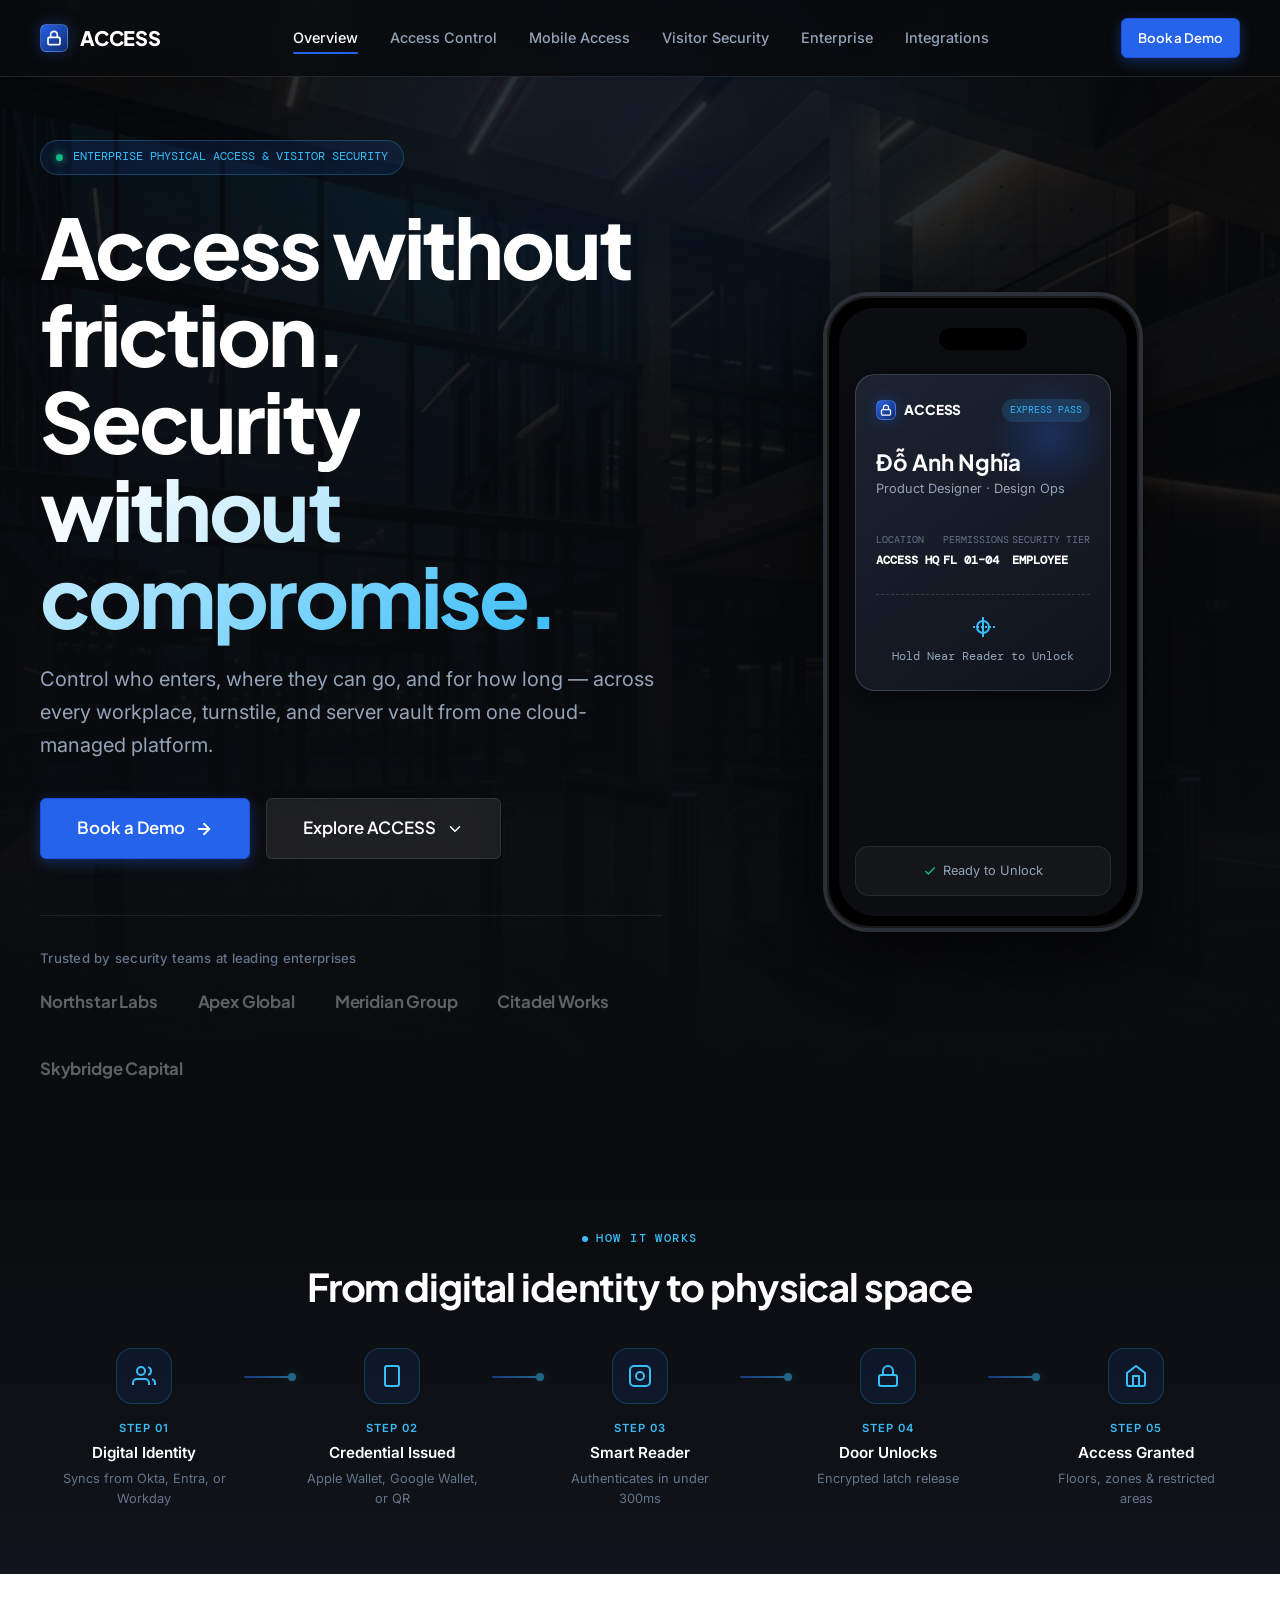
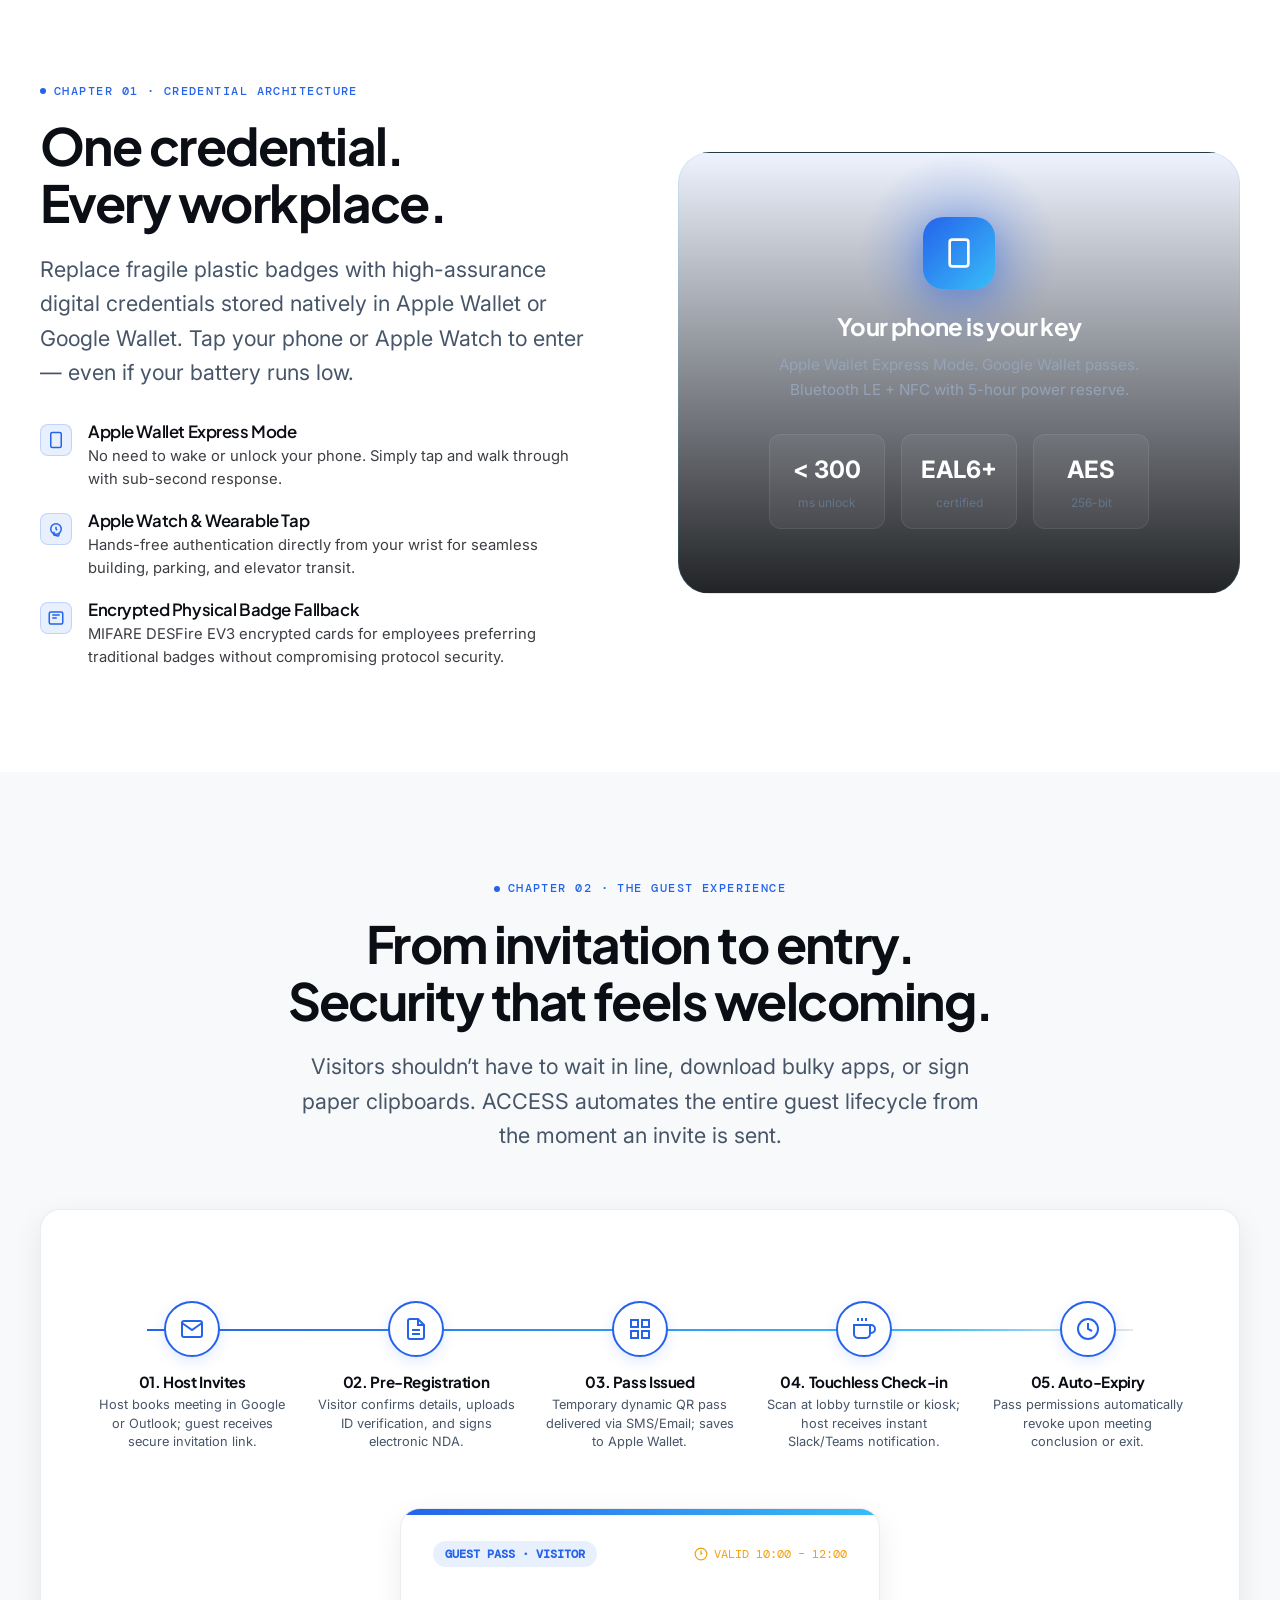
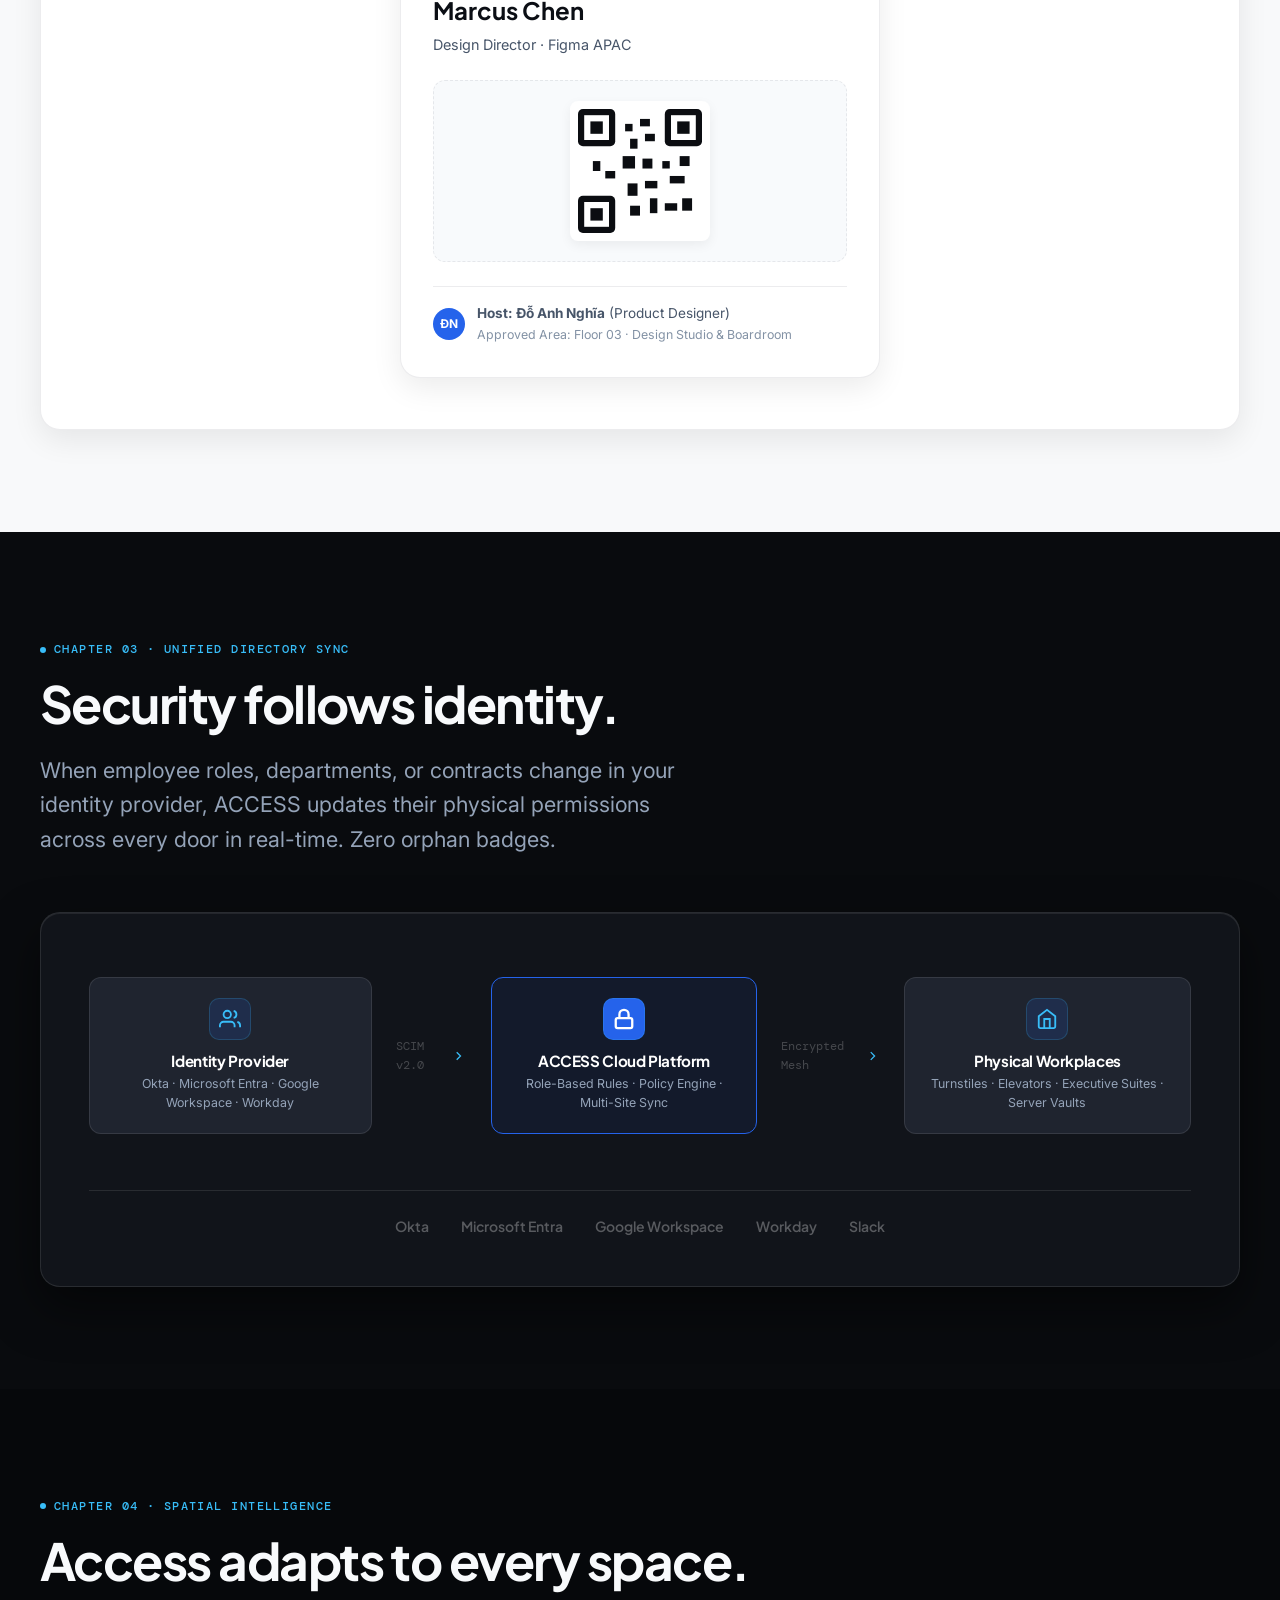
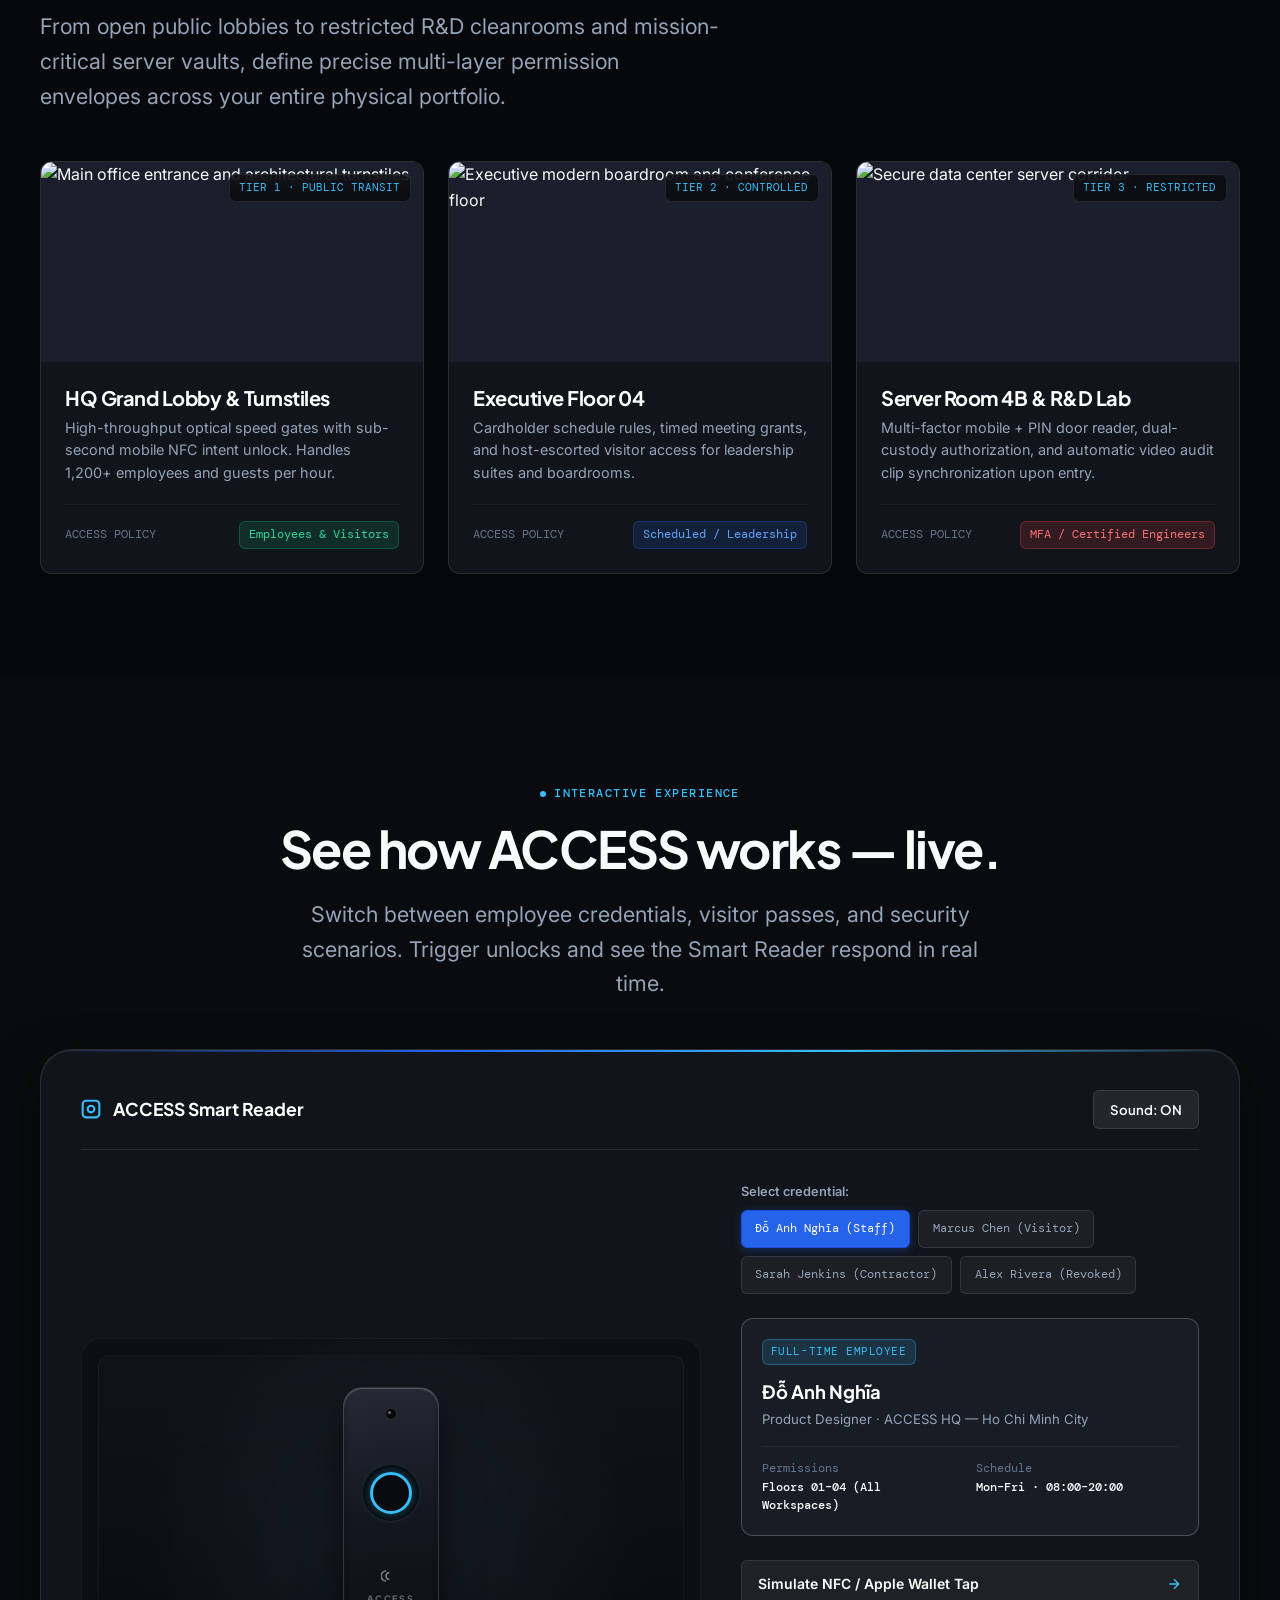
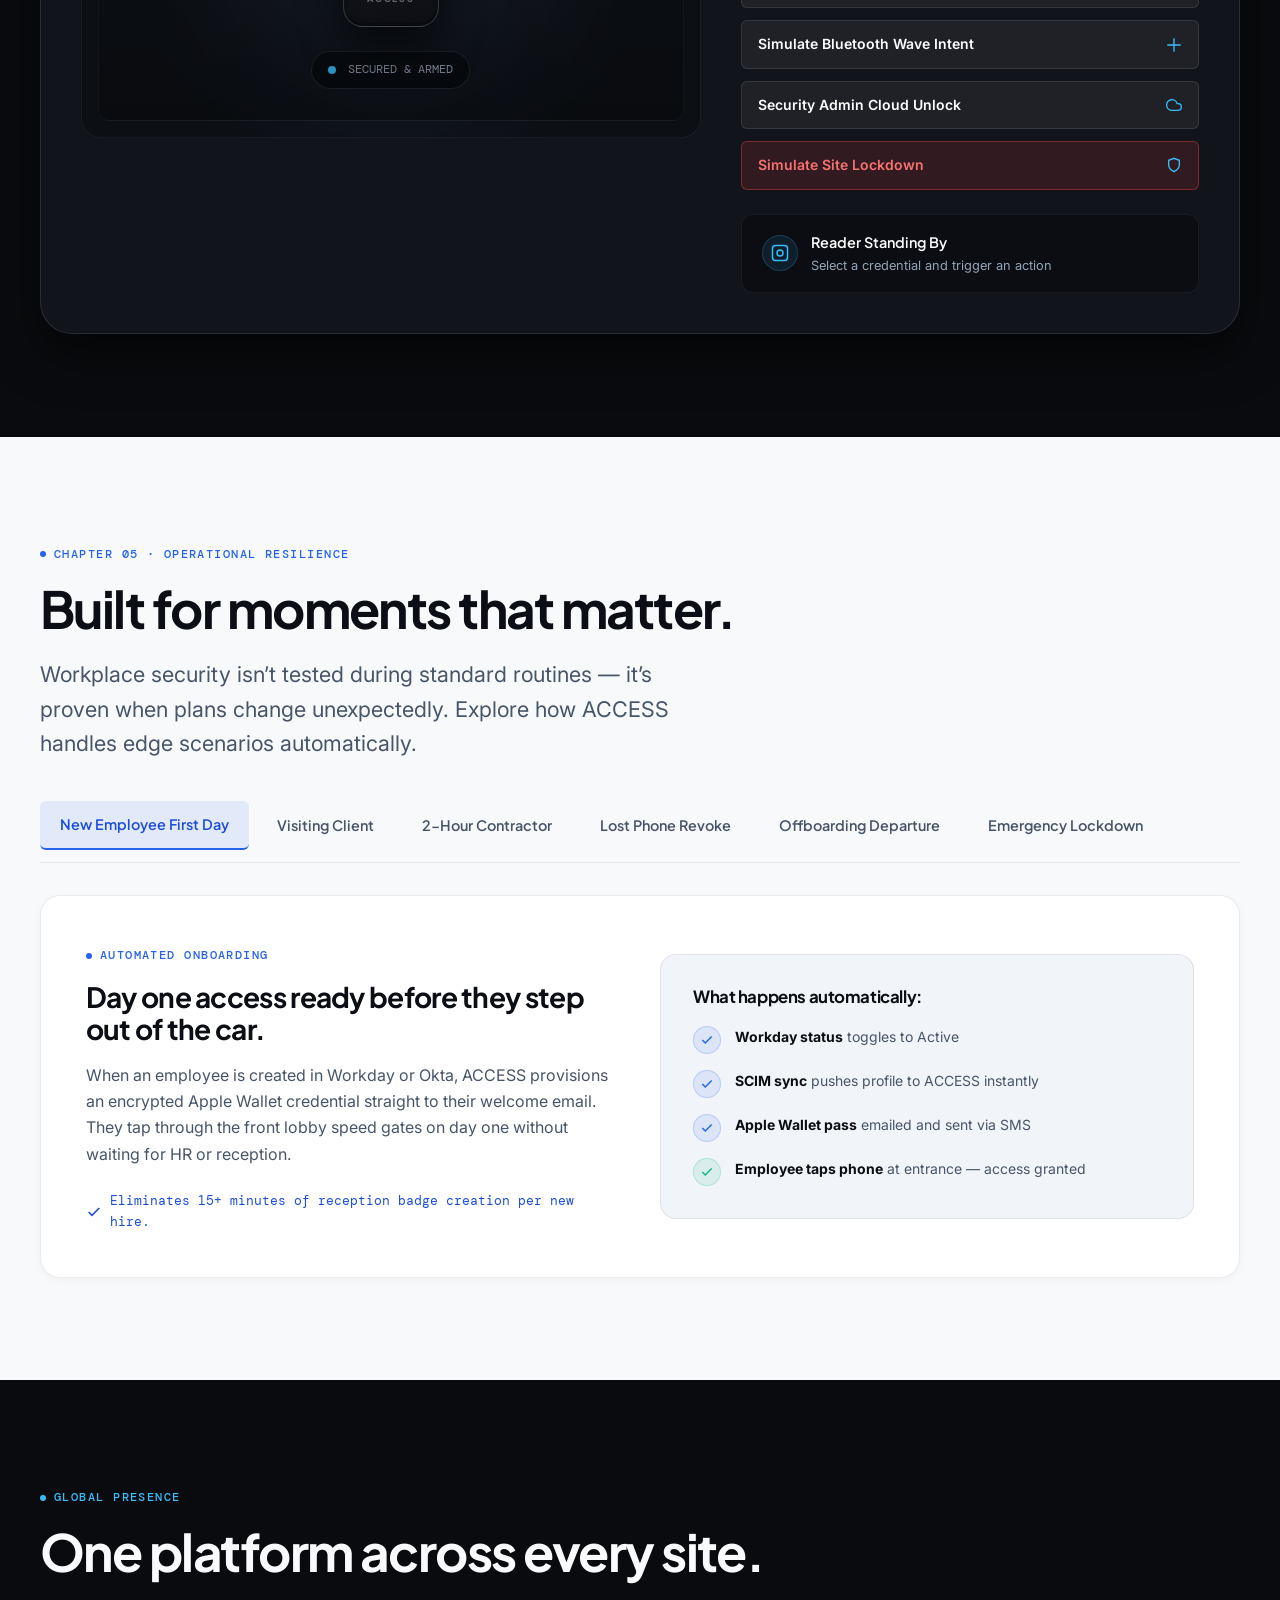
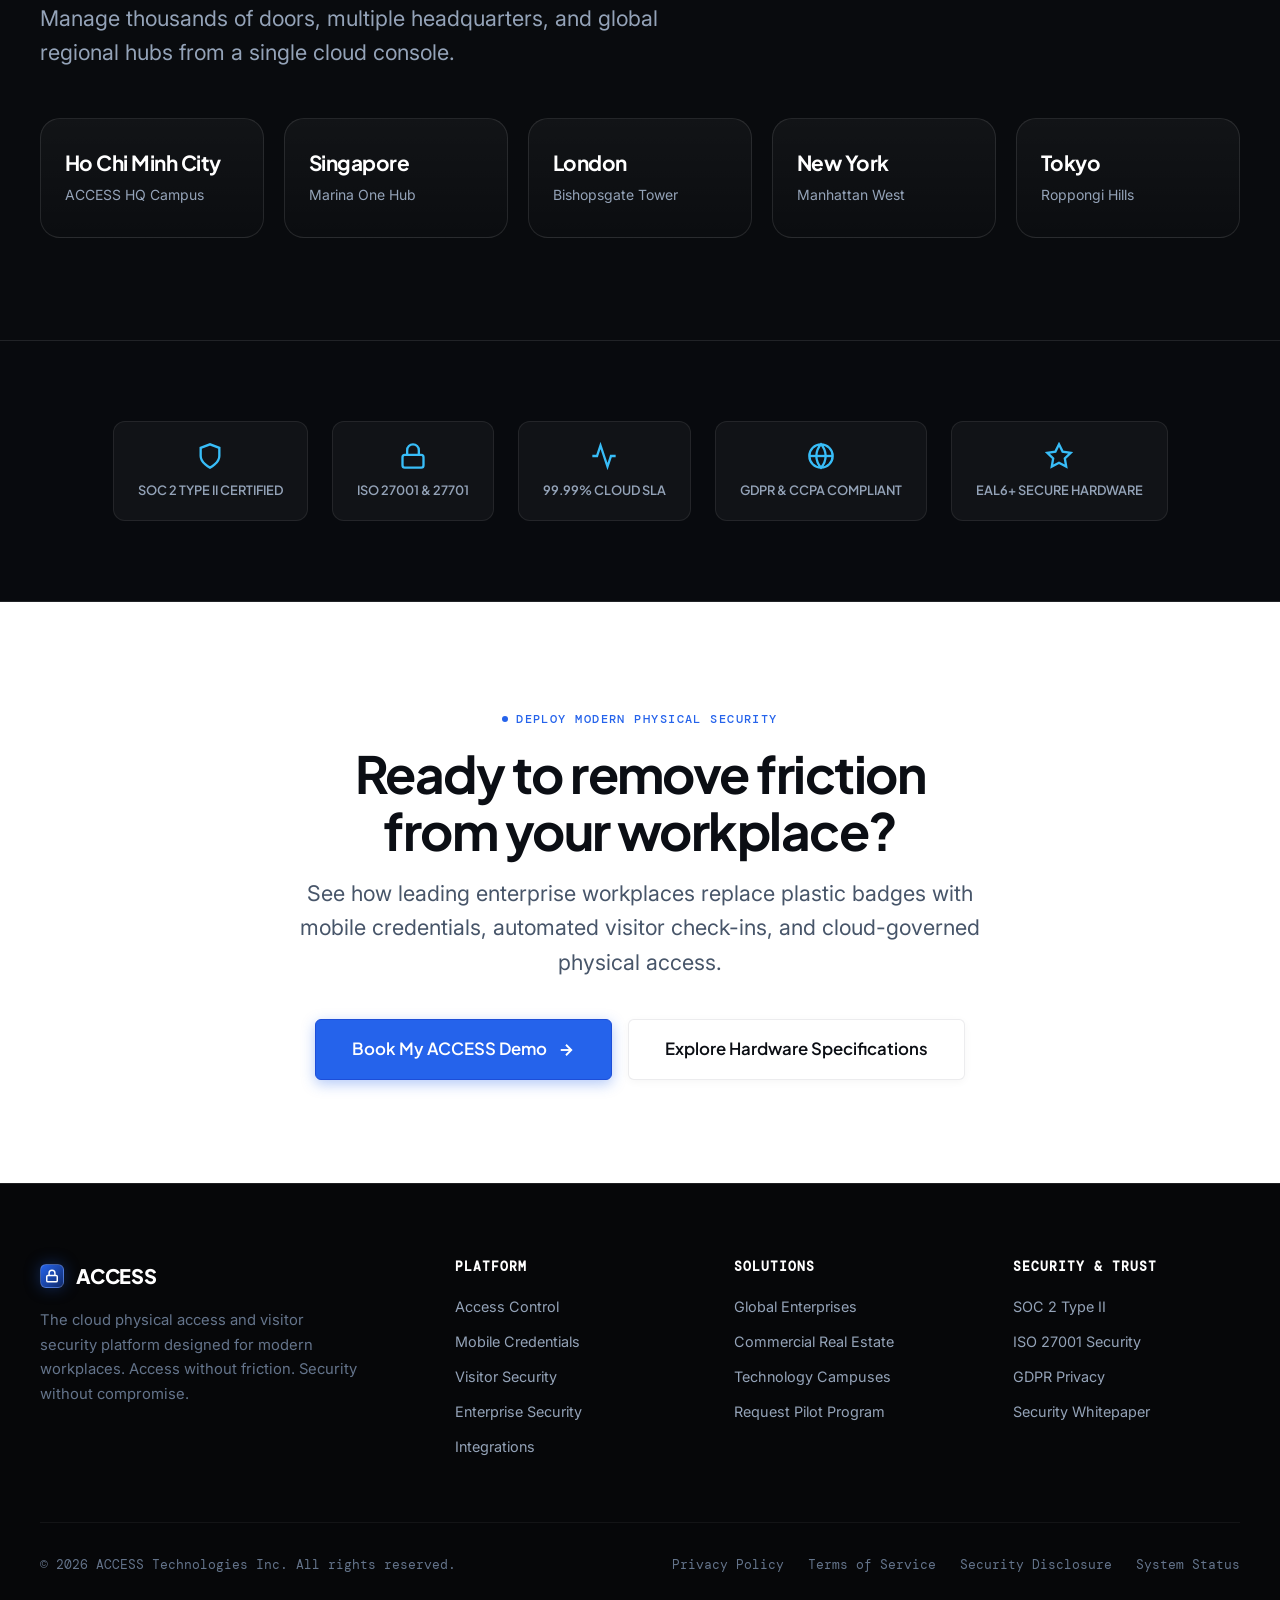
==== commit ff60cebe: "Transform ACCESS into visual product showcase: eliminate dashboard patterns, cinematic hero and edit" ====
--- a/index.html
+++ b/index.html
@@ -50,11 +50,6 @@
       </nav>
 
       <div class="nav-actions">
-        <div class="nav-status-pill" title="ACCESS Cloud Infrastructure Status">
-          <span class="status-beacon-green"></span>
-          <span>SYSTEM ARMED · 99.99%</span>
-        </div>
-        <a href="#interactive-sandbox" class="btn btn-secondary-dark btn-sm">Try Simulator</a>
         <a href="demo.html" class="btn btn-primary btn-sm" data-open-demo-modal>Book a Demo</a>
         <button class="nav-hamburger" id="navHamburger" aria-label="Toggle mobile menu" aria-expanded="false" aria-controls="mobileNavDrawer">
           <span></span>
@@ -77,9 +72,9 @@
       <li><a href="demo.html" class="mobile-nav-link" data-open-demo-modal>Book a Demo <span>↗</span></a></li>
     </ul>
     <div style="margin-top:auto; padding-top: 1.5rem; border-top: 1px solid var(--border-dark);">
-      <div class="nav-status-pill" style="display:inline-flex;">
-        <span class="status-beacon-green"></span>
-        <span>Mesh Controller Active · 48 Sites</span>
+      <div style="font-size: 0.8rem; color: var(--text-dark-muted); display: flex; align-items: center; gap: 8px;">
+        <span style="width: 6px; height: 6px; border-radius: 50%; background: var(--signal-granted);"></span>
+        <span>Platform Status: All Systems Operational</span>
       </div>
     </div>
   </div>
@@ -90,8 +85,10 @@
          Hero Section: Cinematic Entrance & Product Handshake
          ========================================================================== -->
     <section class="hero-wrapper" aria-labelledby="heroHeading">
+      <div class="hero-bg-image" aria-hidden="true">
+        <img src="assets/images/hero-lobby.jpg" alt="" loading="eager" />
+      </div>
       <div class="hero-ambient-glow" aria-hidden="true"></div>
-      <div class="hero-grid-lines" aria-hidden="true"></div>
 
       <div class="container hero-grid">
         <div class="hero-copy-block">
@@ -125,18 +122,14 @@
             </a>
           </div>
 
-          <div class="hero-metrics-bar">
-            <div class="hero-metric-item">
-              <small>Unlock Latency</small>
-              <strong>&lt; 300ms</strong>
-            </div>
-            <div class="hero-metric-item">
-              <small>Architecture</small>
-              <strong>Cloud + Mesh</strong>
-            </div>
-            <div class="hero-metric-item">
-              <small>Identity Sync</small>
-              <strong>Real-Time SCIM</strong>
+          <div class="hero-social-proof">
+            <div class="hero-social-proof-label">Trusted by security teams at leading enterprises</div>
+            <div class="hero-logos-row">
+              <span class="hero-logo-item">Northstar Labs</span>
+              <span class="hero-logo-item">Apex Global</span>
+              <span class="hero-logo-item">Meridian Group</span>
+              <span class="hero-logo-item">Citadel Works</span>
+              <span class="hero-logo-item">Skybridge Capital</span>
             </div>
           </div>
         </div>
@@ -191,12 +184,9 @@
               </div>
 
               <!-- Real-time Door Indicator in Phone -->
-              <div style="margin-top:auto; padding: 0.85rem; background: rgba(255,255,255,0.04); border-radius: 14px; border: 1px solid rgba(255,255,255,0.08); font-family: var(--font-mono); font-size: 0.725rem; display: flex; align-items: center; justify-content: space-between;">
-                <span style="color: var(--text-dark-secondary);">HQ Lobby Turnstile 02</span>
-                <span style="color: var(--signal-granted); display: flex; align-items: center; gap: 4px;">
-                  <span style="width: 6px; height: 6px; border-radius: 50%; background: var(--signal-granted);"></span>
-                  READY
-                </span>
+              <div style="margin-top:auto; padding: 0.85rem; background: rgba(255,255,255,0.04); border-radius: 14px; border: 1px solid rgba(255,255,255,0.08); font-size: 0.8rem; display: flex; align-items: center; justify-content: center; gap: 6px; color: var(--text-dark-secondary);">
+                <svg width="14" height="14" viewBox="0 0 24 24" fill="none" stroke="var(--signal-granted)" stroke-width="2.5"><polyline points="20 6 9 17 4 12"/></svg>
+                <span>Ready to Unlock</span>
               </div>
             </div>
           </div>
@@ -207,45 +197,66 @@
     <!-- ==========================================================================
          Visual Signature Motif Bar: Digital Credential Crossing Physical Space
          ========================================================================== -->
-    <section class="signature-bar" aria-label="Visual signature: Digital credential crossing physical space">
-      <div class="container signature-grid">
-        <div class="signature-step">
-          <div class="signature-step-num">01</div>
-          <div class="signature-step-content">
-            <strong>Digital Identity</strong>
-            <small>Okta / Entra / Workday</small>
-          </div>
-        </div>
-        <div class="signature-arrow">→</div>
-        <div class="signature-step">
-          <div class="signature-step-num">02</div>
-          <div class="signature-step-content">
-            <strong>Credential Issued</strong>
-            <small>Apple Wallet / Pass / QR</small>
-          </div>
-        </div>
-        <div class="signature-arrow">→</div>
-        <div class="signature-step">
-          <div class="signature-step-num">03</div>
-          <div class="signature-step-content">
-            <strong>Smart Reader</strong>
-            <small>Triple Unlock &lt; 300ms</small>
-          </div>
-        </div>
-        <div class="signature-arrow">→</div>
-        <div class="signature-step">
-          <div class="signature-step-num">04</div>
-          <div class="signature-step-content">
-            <strong>Door / Turnstile</strong>
-            <small>Encrypted Latch Release</small>
-          </div>
-        </div>
-        <div class="signature-arrow">→</div>
-        <div class="signature-step">
-          <div class="signature-step-num">05</div>
-          <div class="signature-step-content">
-            <strong>Physical Space</strong>
-            <small>Floors & Restricted Vaults</small>
+    <section class="signature-bar" aria-label="How ACCESS works">
+      <div class="container">
+        <div style="text-align:center; margin-bottom: 2.5rem;">
+          <span class="eyebrow eyebrow-dark">How It Works</span>
+          <h2 class="section-heading" style="font-size: clamp(1.75rem, 3vw, 2.5rem);">From digital identity to physical space</h2>
+        </div>
+        <div class="signature-grid">
+          <div class="signature-step">
+            <div class="signature-step-icon">
+              <svg width="24" height="24" viewBox="0 0 24 24" fill="none" stroke="currentColor" stroke-width="2"><path d="M17 21v-2a4 4 0 0 0-4-4H5a4 4 0 0 0-4 4v2"></path><circle cx="9" cy="7" r="4"></circle><path d="M23 21v-2a4 4 0 0 0-3-3.87"></path><path d="M16 3.13a4 4 0 0 1 0 7.75"></path></svg>
+            </div>
+            <div class="signature-step-content">
+              <div class="signature-step-num">STEP 01</div>
+              <strong>Digital Identity</strong>
+              <small>Syncs from Okta, Entra, or Workday</small>
+            </div>
+          </div>
+          <div class="signature-connector" aria-hidden="true"></div>
+          <div class="signature-step">
+            <div class="signature-step-icon">
+              <svg width="24" height="24" viewBox="0 0 24 24" fill="none" stroke="currentColor" stroke-width="2"><rect x="5" y="2" width="14" height="20" rx="2" ry="2"></rect><line x1="12" y1="18" x2="12.01" y2="18"></line></svg>
+            </div>
+            <div class="signature-step-content">
+              <div class="signature-step-num">STEP 02</div>
+              <strong>Credential Issued</strong>
+              <small>Apple Wallet, Google Wallet, or QR</small>
+            </div>
+          </div>
+          <div class="signature-connector" aria-hidden="true"></div>
+          <div class="signature-step">
+            <div class="signature-step-icon">
+              <svg width="24" height="24" viewBox="0 0 24 24" fill="none" stroke="currentColor" stroke-width="2"><rect x="2" y="2" width="20" height="20" rx="4"></rect><circle cx="12" cy="12" r="4"></circle></svg>
+            </div>
+            <div class="signature-step-content">
+              <div class="signature-step-num">STEP 03</div>
+              <strong>Smart Reader</strong>
+              <small>Authenticates in under 300ms</small>
+            </div>
+          </div>
+          <div class="signature-connector" aria-hidden="true"></div>
+          <div class="signature-step">
+            <div class="signature-step-icon">
+              <svg width="24" height="24" viewBox="0 0 24 24" fill="none" stroke="currentColor" stroke-width="2"><rect x="3" y="11" width="18" height="11" rx="2" ry="2"></rect><path d="M7 11V7a5 5 0 0 1 10 0v4"></path></svg>
+            </div>
+            <div class="signature-step-content">
+              <div class="signature-step-num">STEP 04</div>
+              <strong>Door Unlocks</strong>
+              <small>Encrypted latch release</small>
+            </div>
+          </div>
+          <div class="signature-connector" aria-hidden="true"></div>
+          <div class="signature-step">
+            <div class="signature-step-icon">
+              <svg width="24" height="24" viewBox="0 0 24 24" fill="none" stroke="currentColor" stroke-width="2"><path d="M3 9l9-7 9 7v11a2 2 0 0 1-2 2H5a2 2 0 0 1-2-2z"></path><polyline points="9 22 9 12 15 12 15 22"></polyline></svg>
+            </div>
+            <div class="signature-step-content">
+              <div class="signature-step-num">STEP 05</div>
+              <strong>Access Granted</strong>
+              <small>Floors, zones & restricted areas</small>
+            </div>
           </div>
         </div>
       </div>
@@ -309,34 +320,30 @@
           </div>
 
           <!-- Visual Showcase Card -->
+          <!-- Visual Showcase -->
           <div>
-            <div style="background: var(--bg-dark-surface); border: 1px solid var(--border-dark); border-radius: var(--radius-lg); padding: clamp(2rem, 4vw, 3rem); box-shadow: var(--shadow-lg); color: #FFFFFF;">
-              <div style="display:flex; justify-content:space-between; align-items:center; margin-bottom: 2rem;">
-                <span style="font-family:var(--font-mono); font-size:0.75rem; color:var(--ice-400);">CREDENTIAL SPECIFICATION</span>
-                <span class="nav-status-pill"><span class="status-beacon-green"></span>EAL6+ CERTIFIED</span>
-              </div>
-
-              <div style="display:grid; grid-template-columns: 1fr 1fr; gap: 1.5rem; margin-bottom: 2rem;">
-                <div style="background: rgba(255,255,255,0.03); padding: 1.25rem; border-radius: 12px; border: 1px solid rgba(255,255,255,0.06);">
-                  <small style="font-family:var(--font-mono); font-size:0.7rem; color:var(--text-dark-muted); display:block; margin-bottom:0.25rem;">PRIMARY METHOD</small>
-                  <strong style="font-size:1.1rem; color:#FFFFFF;">Apple / Google Wallet</strong>
-                  <p style="font-size:0.8rem; color:var(--text-dark-secondary); margin-top:0.4rem;">Bluetooth LE + NFC with 5-hour power reserve reserve mode.</p>
-                </div>
-                <div style="background: rgba(255,255,255,0.03); padding: 1.25rem; border-radius: 12px; border: 1px solid rgba(255,255,255,0.06);">
-                  <small style="font-family:var(--font-mono); font-size:0.7rem; color:var(--text-dark-muted); display:block; margin-bottom:0.25rem;">ENCRYPTION</small>
-                  <strong style="font-size:1.1rem; color:#FFFFFF;">AES-256 / RSA-4096</strong>
-                  <p style="font-size:0.8rem; color:var(--text-dark-secondary); margin-top:0.4rem;">Mutual TLS & end-to-end device cryptographic handshakes.</p>
-                </div>
-              </div>
-
-              <!-- Interactive Badge Switcher Preview -->
-              <div style="padding: 1.25rem; background: var(--bg-dark-elevated); border-radius: 12px; border: 1px solid var(--border-dark-bright); font-family: var(--font-mono); font-size: 0.8rem;">
-                <div style="display:flex; justify-content:space-between; margin-bottom:0.5rem;">
-                  <span style="color:var(--text-dark-muted);">ACTIVE BADGE HOLDER</span>
-                  <span style="color:var(--signal-granted);">VERIFIED ONSITE</span>
-                </div>
-                <div style="font-size:1.1rem; font-family:var(--font-display); font-weight:700; color:#FFFFFF; margin-bottom:0.25rem;">Đỗ Anh Nghĩa</div>
-                <div style="color:var(--ice-400); font-size:0.75rem;">ID: 2026-HQ-DN09 · Floors 01, 02, 03, 04</div>
+            <div style="background: linear-gradient(180deg, rgba(37,99,235,0.08) 0%, rgba(9,11,14,0.9) 100%); border: 1px solid rgba(56,189,248,0.15); border-radius: var(--radius-xl); padding: clamp(2.5rem, 5vw, 4rem); text-align: center; position: relative; overflow: hidden;">
+              <div style="position:absolute; top:0; left:50%; transform:translateX(-50%); width:200px; height:200px; background:radial-gradient(circle, rgba(37,99,235,0.3) 0%, transparent 70%); pointer-events:none;"></div>
+              <div style="position:relative; z-index:1;">
+                <div style="width:72px; height:72px; margin:0 auto 1.5rem; border-radius:20px; background: linear-gradient(135deg, var(--cobalt-500), var(--ice-400)); display:flex; align-items:center; justify-content:center; box-shadow: 0 8px 32px rgba(37,99,235,0.4);">
+                  <svg width="32" height="32" viewBox="0 0 24 24" fill="none" stroke="#FFFFFF" stroke-width="2"><rect x="5" y="2" width="14" height="20" rx="2" ry="2"></rect><line x1="12" y1="18" x2="12.01" y2="18"></line></svg>
+                </div>
+                <h3 style="font-size:1.5rem; color:#FFFFFF; margin-bottom:0.75rem;">Your phone is your key</h3>
+                <p style="font-size:0.95rem; color:var(--text-dark-secondary); line-height:1.65; max-width:360px; margin:0 auto 2rem;">Apple Wallet Express Mode. Google Wallet passes. Bluetooth LE + NFC with 5-hour power reserve.</p>
+                <div style="display:grid; grid-template-columns: repeat(3, 1fr); gap:1rem; max-width:380px; margin:0 auto;">
+                  <div style="background:rgba(255,255,255,0.05); border-radius:12px; padding:1rem 0.75rem; border:1px solid rgba(255,255,255,0.08);">
+                    <div style="font-size:1.5rem; font-weight:700; color:#FFFFFF; margin-bottom:0.2rem;">< 300</div>
+                    <div style="font-size:0.75rem; color:var(--text-dark-muted);">ms unlock</div>
+                  </div>
+                  <div style="background:rgba(255,255,255,0.05); border-radius:12px; padding:1rem 0.75rem; border:1px solid rgba(255,255,255,0.08);">
+                    <div style="font-size:1.5rem; font-weight:700; color:#FFFFFF; margin-bottom:0.2rem;">EAL6+</div>
+                    <div style="font-size:0.75rem; color:var(--text-dark-muted);">certified</div>
+                  </div>
+                  <div style="background:rgba(255,255,255,0.05); border-radius:12px; padding:1rem 0.75rem; border:1px solid rgba(255,255,255,0.08);">
+                    <div style="font-size:1.5rem; font-weight:700; color:#FFFFFF; margin-bottom:0.2rem;">AES</div>
+                    <div style="font-size:0.75rem; color:var(--text-dark-muted);">256-bit</div>
+                  </div>
+                </div>
               </div>
             </div>
           </div>
@@ -562,15 +569,12 @@
           </div>
 
           <!-- Clean integration logo pills -->
-          <div style="margin-top: 2.5rem; padding-top: 1.5rem; border-top: 1px solid var(--border-dark); display: flex; align-items: center; justify-content: space-between; flex-wrap: wrap; gap: 1rem;">
-            <span style="font-family: var(--font-mono); font-size: 0.775rem; color: var(--text-dark-muted);">ENTERPRISE CONNECTORS:</span>
-            <div style="display:flex; flex-wrap:wrap; gap:0.75rem;">
-              <span class="trust-badge-item" style="padding:0.4rem 0.85rem; font-size:0.775rem;">Okta Verified</span>
-              <span class="trust-badge-item" style="padding:0.4rem 0.85rem; font-size:0.775rem;">Microsoft Entra ID</span>
-              <span class="trust-badge-item" style="padding:0.4rem 0.85rem; font-size:0.775rem;">Google Cloud Identity</span>
-              <span class="trust-badge-item" style="padding:0.4rem 0.85rem; font-size:0.775rem;">Workday SCIM</span>
-              <span class="trust-badge-item" style="padding:0.4rem 0.85rem; font-size:0.775rem;">Slack Notifications</span>
-            </div>
+          <div style="margin-top: 2.5rem; padding-top: 1.5rem; border-top: 1px solid var(--border-dark); display: flex; align-items: center; justify-content: center; flex-wrap: wrap; gap: 2rem;">
+            <span style="font-family: var(--font-display); font-size: 0.875rem; font-weight: 600; color: rgba(255,255,255,0.3);">Okta</span>
+            <span style="font-family: var(--font-display); font-size: 0.875rem; font-weight: 600; color: rgba(255,255,255,0.3);">Microsoft Entra</span>
+            <span style="font-family: var(--font-display); font-size: 0.875rem; font-weight: 600; color: rgba(255,255,255,0.3);">Google Workspace</span>
+            <span style="font-family: var(--font-display); font-size: 0.875rem; font-weight: 600; color: rgba(255,255,255,0.3);">Workday</span>
+            <span style="font-family: var(--font-display); font-size: 0.875rem; font-weight: 600; color: rgba(255,255,255,0.3);">Slack</span>
           </div>
         </div>
       </div>
@@ -649,12 +653,12 @@
     <section class="section section-dark" id="interactive-sandbox" aria-labelledby="sandboxHeading">
       <div class="container">
         <div style="text-align: center; max-width: 800px; margin: 0 auto 3rem;">
-          <span class="eyebrow eyebrow-dark">Live Interactive Experience</span>
+          <span class="eyebrow eyebrow-dark">Interactive Experience</span>
           <h2 id="sandboxHeading" class="section-heading">
-            Experience the physical-digital handshake.
+            See how ACCESS works — live.
           </h2>
           <p class="section-subheading" style="margin: 0 auto;">
-            Switch between real employee credentials, temporary visitor passes, and security scenarios. Trigger unlocks and observe how the ACCESS Smart Reader evaluates permissions in sub-seconds.
+            Switch between employee credentials, visitor passes, and security scenarios. Trigger unlocks and see the Smart Reader respond in real time.
           </p>
         </div>
 
@@ -665,14 +669,10 @@
                 <rect x="2" y="2" width="20" height="20" rx="4"></rect>
                 <circle cx="12" cy="12" r="4"></circle>
               </svg>
-              <span>ACCESS SMART READER SIMULATOR · HARDWARE TESTBED</span>
+              <span>ACCESS Smart Reader</span>
             </div>
             <div style="display:flex; align-items:center; gap:0.75rem;">
-              <button id="btnSoundToggle" class="btn btn-secondary-dark btn-sm" aria-label="Toggle synthetic sound effects">Sound: ON</button>
-              <div class="reader-sim-status-badge">
-                <span class="status-beacon-green"></span>
-                <span>MESH CONTROLLER ONLINE</span>
-              </div>
+              <button id="btnSoundToggle" class="btn btn-secondary-dark btn-sm" aria-label="Toggle sound effects">Sound: ON</button>
             </div>
           </div>
 
@@ -710,7 +710,7 @@
             <div class="sim-controls-panel">
               <!-- Persona Selection Tabs -->
               <div>
-                <small style="font-family:var(--font-mono); font-size:0.75rem; color:var(--text-dark-muted); display:block; margin-bottom:0.5rem;">SELECT ACTIVE CREDENTIAL:</small>
+                <div style="font-size:0.8rem; font-weight:600; color:var(--text-dark-secondary); display:block; margin-bottom:0.5rem;">Select credential:</div>
                 <div class="persona-selector-tabs" role="tablist">
                   <button class="persona-tab-btn active" data-persona="nghia" role="tab" aria-selected="true">
                     <span>Đỗ Anh Nghĩa (Staff)</span>
@@ -731,7 +731,6 @@
               <div class="credential-display-card">
                 <div class="credential-header">
                   <span class="credential-chip" id="credChipType">FULL-TIME EMPLOYEE</span>
-                  <span style="font-family:var(--font-mono); font-size:0.7rem; color:var(--text-dark-muted);" id="credDetailToken">0x7F9A..C4E1</span>
                 </div>
                 <div class="credential-user-name" id="credUserName">Đỗ Anh Nghĩa</div>
                 <div class="credential-user-role" id="credUserRole">Product Designer · ACCESS HQ — Ho Chi Minh City</div>
@@ -768,8 +767,16 @@
                 </button>
               </div>
 
-              <!-- Live Event Log -->
-              <div class="sim-event-terminal" id="simTerminalLog" aria-live="polite" aria-label="Real-time access logs"></div>
+              <!-- Visual Status Result -->
+              <div class="sim-status-card" id="simStatusCard" aria-live="polite">
+                <div class="status-icon">
+                  <svg viewBox="0 0 24 24" fill="none" stroke="currentColor" stroke-width="2"><rect x="2" y="2" width="20" height="20" rx="4"></rect><circle cx="12" cy="12" r="4"></circle></svg>
+                </div>
+                <div class="status-text">
+                  <span class="status-label">Reader Standing By</span>
+                  <span class="status-detail">Select a credential and trigger an action</span>
+                </div>
+              </div>
             </div>
           </div>
         </div>
@@ -817,13 +824,25 @@
               </div>
             </div>
             <div style="background: #F1F4F9; border-radius:16px; padding:2rem; border:1px solid var(--border-light);">
-              <h4 style="font-size:1.05rem; margin-bottom:1rem;">HRIS Provisioning Flow:</h4>
-              <ul style="list-style:none; display:flex; flex-direction:column; gap:0.75rem; font-size:0.875rem; color:var(--text-light-secondary);">
-                <li>✓ 08:00 — Workday hire status toggled to Active</li>
-                <li>✓ 08:01 — SCIM pushes employee profile to ACCESS</li>
-                <li>✓ 08:01 — Apple Wallet pass link emailed & sent via SMS</li>
-                <li>✓ 08:45 — Employee taps phone at entrance: ACCESS GRANTED</li>
-              </ul>
+              <h4 style="font-size:1.05rem; margin-bottom:1.25rem;">What happens automatically:</h4>
+              <div style="display:flex; flex-direction:column; gap:1rem;">
+                <div style="display:flex; align-items:flex-start; gap:0.85rem;">
+                  <div style="width:28px; height:28px; border-radius:50%; background:rgba(37,99,235,0.1); border:1px solid rgba(37,99,235,0.2); display:flex; align-items:center; justify-content:center; flex-shrink:0; color:var(--cobalt-500);"><svg width="14" height="14" viewBox="0 0 24 24" fill="none" stroke="currentColor" stroke-width="2.5"><polyline points="20 6 9 17 4 12"/></svg></div>
+                  <div style="font-size:0.875rem; color:var(--text-light-secondary);"><strong style="color:var(--text-light-primary);">Workday status</strong> toggles to Active</div>
+                </div>
+                <div style="display:flex; align-items:flex-start; gap:0.85rem;">
+                  <div style="width:28px; height:28px; border-radius:50%; background:rgba(37,99,235,0.1); border:1px solid rgba(37,99,235,0.2); display:flex; align-items:center; justify-content:center; flex-shrink:0; color:var(--cobalt-500);"><svg width="14" height="14" viewBox="0 0 24 24" fill="none" stroke="currentColor" stroke-width="2.5"><polyline points="20 6 9 17 4 12"/></svg></div>
+                  <div style="font-size:0.875rem; color:var(--text-light-secondary);"><strong style="color:var(--text-light-primary);">SCIM sync</strong> pushes profile to ACCESS instantly</div>
+                </div>
+                <div style="display:flex; align-items:flex-start; gap:0.85rem;">
+                  <div style="width:28px; height:28px; border-radius:50%; background:rgba(37,99,235,0.1); border:1px solid rgba(37,99,235,0.2); display:flex; align-items:center; justify-content:center; flex-shrink:0; color:var(--cobalt-500);"><svg width="14" height="14" viewBox="0 0 24 24" fill="none" stroke="currentColor" stroke-width="2.5"><polyline points="20 6 9 17 4 12"/></svg></div>
+                  <div style="font-size:0.875rem; color:var(--text-light-secondary);"><strong style="color:var(--text-light-primary);">Apple Wallet pass</strong> emailed and sent via SMS</div>
+                </div>
+                <div style="display:flex; align-items:flex-start; gap:0.85rem;">
+                  <div style="width:28px; height:28px; border-radius:50%; background:rgba(16,185,129,0.1); border:1px solid rgba(16,185,129,0.2); display:flex; align-items:center; justify-content:center; flex-shrink:0; color:var(--signal-granted);"><svg width="14" height="14" viewBox="0 0 24 24" fill="none" stroke="currentColor" stroke-width="2.5"><polyline points="20 6 9 17 4 12"/></svg></div>
+                  <div style="font-size:0.875rem; color:var(--text-light-secondary);"><strong style="color:var(--text-light-primary);">Employee taps phone</strong> at entrance — access granted</div>
+                </div>
+              </div>
             </div>
           </div>
 
@@ -841,13 +860,25 @@
               </div>
             </div>
             <div style="background: #F1F4F9; border-radius:16px; padding:2rem; border:1px solid var(--border-light);">
-              <h4 style="font-size:1.05rem; margin-bottom:1rem;">Guest Arrival Flow:</h4>
-              <ul style="list-style:none; display:flex; flex-direction:column; gap:0.75rem; font-size:0.875rem; color:var(--text-light-secondary);">
-                <li>✓ 09:55 — Guest scans QR pass at Lobby Turnstile</li>
-                <li>✓ 09:55 — Slack Bot: "Marcus Chen (Figma) has arrived at Lobby"</li>
-                <li>✓ 09:56 — Turnstile unlatches; elevator preset to Floor 03</li>
-                <li>✓ 12:00 — Scheduled meeting ends: Pass deactivates automatically</li>
-              </ul>
+              <h4 style="font-size:1.05rem; margin-bottom:1.25rem;">What happens automatically:</h4>
+              <div style="display:flex; flex-direction:column; gap:1rem;">
+                <div style="display:flex; align-items:flex-start; gap:0.85rem;">
+                  <div style="width:28px; height:28px; border-radius:50%; background:rgba(37,99,235,0.1); border:1px solid rgba(37,99,235,0.2); display:flex; align-items:center; justify-content:center; flex-shrink:0; color:var(--cobalt-500);"><svg width="14" height="14" viewBox="0 0 24 24" fill="none" stroke="currentColor" stroke-width="2.5"><polyline points="20 6 9 17 4 12"/></svg></div>
+                  <div style="font-size:0.875rem; color:var(--text-light-secondary);"><strong style="color:var(--text-light-primary);">Guest scans QR</strong> at lobby turnstile</div>
+                </div>
+                <div style="display:flex; align-items:flex-start; gap:0.85rem;">
+                  <div style="width:28px; height:28px; border-radius:50%; background:rgba(37,99,235,0.1); border:1px solid rgba(37,99,235,0.2); display:flex; align-items:center; justify-content:center; flex-shrink:0; color:var(--cobalt-500);"><svg width="14" height="14" viewBox="0 0 24 24" fill="none" stroke="currentColor" stroke-width="2.5"><polyline points="20 6 9 17 4 12"/></svg></div>
+                  <div style="font-size:0.875rem; color:var(--text-light-secondary);"><strong style="color:var(--text-light-primary);">Host notified</strong> via Slack that guest has arrived</div>
+                </div>
+                <div style="display:flex; align-items:flex-start; gap:0.85rem;">
+                  <div style="width:28px; height:28px; border-radius:50%; background:rgba(37,99,235,0.1); border:1px solid rgba(37,99,235,0.2); display:flex; align-items:center; justify-content:center; flex-shrink:0; color:var(--cobalt-500);"><svg width="14" height="14" viewBox="0 0 24 24" fill="none" stroke="currentColor" stroke-width="2.5"><polyline points="20 6 9 17 4 12"/></svg></div>
+                  <div style="font-size:0.875rem; color:var(--text-light-secondary);"><strong style="color:var(--text-light-primary);">Elevator preset</strong> to Floor 03 automatically</div>
+                </div>
+                <div style="display:flex; align-items:flex-start; gap:0.85rem;">
+                  <div style="width:28px; height:28px; border-radius:50%; background:rgba(245,158,11,0.1); border:1px solid rgba(245,158,11,0.2); display:flex; align-items:center; justify-content:center; flex-shrink:0; color:var(--signal-warning);"><svg width="14" height="14" viewBox="0 0 24 24" fill="none" stroke="currentColor" stroke-width="2"><circle cx="12" cy="12" r="10"></circle><polyline points="12 6 12 12 16 14"></polyline></svg></div>
+                  <div style="font-size:0.875rem; color:var(--text-light-secondary);"><strong style="color:var(--text-light-primary);">Meeting ends</strong> — pass deactivates automatically</div>
+                </div>
+              </div>
             </div>
           </div>
 
@@ -861,12 +892,21 @@
               </p>
             </div>
             <div style="background: #F1F4F9; border-radius:16px; padding:2rem; border:1px solid var(--border-light);">
-              <h4 style="font-size:1.05rem; margin-bottom:1rem;">Contractor Enclosure:</h4>
-              <ul style="list-style:none; display:flex; flex-direction:column; gap:0.75rem; font-size:0.875rem; color:var(--text-light-secondary);">
-                <li>✓ Authorized: Server Room 4B (13:00–15:00)</li>
-                <li>✕ Blocked: Executive Floor 04 (Access Denied logged)</li>
-                <li>✓ 15:00:01: Pass automatically revoked across all controllers</li>
-              </ul>
+              <h4 style="font-size:1.05rem; margin-bottom:1.25rem;">Permission boundaries:</h4>
+              <div style="display:flex; flex-direction:column; gap:1rem;">
+                <div style="display:flex; align-items:flex-start; gap:0.85rem;">
+                  <div style="width:28px; height:28px; border-radius:50%; background:rgba(16,185,129,0.1); border:1px solid rgba(16,185,129,0.2); display:flex; align-items:center; justify-content:center; flex-shrink:0; color:var(--signal-granted);"><svg width="14" height="14" viewBox="0 0 24 24" fill="none" stroke="currentColor" stroke-width="2.5"><polyline points="20 6 9 17 4 12"/></svg></div>
+                  <div style="font-size:0.875rem; color:var(--text-light-secondary);"><strong style="color:var(--text-light-primary);">Authorized:</strong> Server Room 4B during work hours only</div>
+                </div>
+                <div style="display:flex; align-items:flex-start; gap:0.85rem;">
+                  <div style="width:28px; height:28px; border-radius:50%; background:rgba(239,68,68,0.1); border:1px solid rgba(239,68,68,0.2); display:flex; align-items:center; justify-content:center; flex-shrink:0; color:var(--signal-denied);"><svg width="14" height="14" viewBox="0 0 24 24" fill="none" stroke="currentColor" stroke-width="2"><line x1="18" y1="6" x2="6" y2="18"></line><line x1="6" y1="6" x2="18" y2="18"></line></svg></div>
+                  <div style="font-size:0.875rem; color:var(--text-light-secondary);"><strong style="color:var(--text-light-primary);">Blocked:</strong> Executive Floor 04 — access denied and logged</div>
+                </div>
+                <div style="display:flex; align-items:flex-start; gap:0.85rem;">
+                  <div style="width:28px; height:28px; border-radius:50%; background:rgba(245,158,11,0.1); border:1px solid rgba(245,158,11,0.2); display:flex; align-items:center; justify-content:center; flex-shrink:0; color:var(--signal-warning);"><svg width="14" height="14" viewBox="0 0 24 24" fill="none" stroke="currentColor" stroke-width="2"><circle cx="12" cy="12" r="10"></circle><polyline points="12 6 12 12 16 14"></polyline></svg></div>
+                  <div style="font-size:0.875rem; color:var(--text-light-secondary);"><strong style="color:var(--text-light-primary);">Auto-expiry:</strong> Pass revoked across all controllers</div>
+                </div>
+              </div>
             </div>
           </div>
 
@@ -880,12 +920,21 @@
               </p>
             </div>
             <div style="background: #F1F4F9; border-radius:16px; padding:2rem; border:1px solid var(--border-light);">
-              <h4 style="font-size:1.05rem; margin-bottom:1rem;">Revocation Benchmark:</h4>
-              <ul style="list-style:none; display:flex; flex-direction:column; gap:0.75rem; font-size:0.875rem; color:var(--text-light-secondary);">
-                <li>✓ Device revocation command broadcast via cloud mesh</li>
-                <li>✓ 48 smart readers updated in 0.42 seconds</li>
-                <li>✓ Replacement temporary pass issued to backup device</li>
-              </ul>
+              <h4 style="font-size:1.05rem; margin-bottom:1.25rem;">What happens instantly:</h4>
+              <div style="display:flex; flex-direction:column; gap:1rem;">
+                <div style="display:flex; align-items:flex-start; gap:0.85rem;">
+                  <div style="width:28px; height:28px; border-radius:50%; background:rgba(239,68,68,0.1); border:1px solid rgba(239,68,68,0.2); display:flex; align-items:center; justify-content:center; flex-shrink:0; color:var(--signal-denied);"><svg width="14" height="14" viewBox="0 0 24 24" fill="none" stroke="currentColor" stroke-width="2"><line x1="18" y1="6" x2="6" y2="18"></line><line x1="6" y1="6" x2="18" y2="18"></line></svg></div>
+                  <div style="font-size:0.875rem; color:var(--text-light-secondary);"><strong style="color:var(--text-light-primary);">Revocation broadcast</strong> via encrypted cloud mesh</div>
+                </div>
+                <div style="display:flex; align-items:flex-start; gap:0.85rem;">
+                  <div style="width:28px; height:28px; border-radius:50%; background:rgba(37,99,235,0.1); border:1px solid rgba(37,99,235,0.2); display:flex; align-items:center; justify-content:center; flex-shrink:0; color:var(--cobalt-500);"><svg width="14" height="14" viewBox="0 0 24 24" fill="none" stroke="currentColor" stroke-width="2.5"><polyline points="20 6 9 17 4 12"/></svg></div>
+                  <div style="font-size:0.875rem; color:var(--text-light-secondary);"><strong style="color:var(--text-light-primary);">All 48 readers updated</strong> in under half a second</div>
+                </div>
+                <div style="display:flex; align-items:flex-start; gap:0.85rem;">
+                  <div style="width:28px; height:28px; border-radius:50%; background:rgba(16,185,129,0.1); border:1px solid rgba(16,185,129,0.2); display:flex; align-items:center; justify-content:center; flex-shrink:0; color:var(--signal-granted);"><svg width="14" height="14" viewBox="0 0 24 24" fill="none" stroke="currentColor" stroke-width="2.5"><polyline points="20 6 9 17 4 12"/></svg></div>
+                  <div style="font-size:0.875rem; color:var(--text-light-secondary);"><strong style="color:var(--text-light-primary);">Replacement pass</strong> issued to backup device</div>
+                </div>
+              </div>
             </div>
           </div>
 
@@ -899,12 +948,21 @@
               </p>
             </div>
             <div style="background: #F1F4F9; border-radius:16px; padding:2rem; border:1px solid var(--border-light);">
-              <h4 style="font-size:1.05rem; margin-bottom:1rem;">Audit Trail Guarantee:</h4>
-              <ul style="list-style:none; display:flex; flex-direction:column; gap:0.75rem; font-size:0.875rem; color:var(--text-light-secondary);">
-                <li>✓ Zero orphan badges circulating in the field</li>
-                <li>✓ Comprehensive SOC 2 audit log generated automatically</li>
-                <li>✓ Security operations dashboard confirms zero residual access</li>
-              </ul>
+              <h4 style="font-size:1.05rem; margin-bottom:1.25rem;">Audit trail guarantee:</h4>
+              <div style="display:flex; flex-direction:column; gap:1rem;">
+                <div style="display:flex; align-items:flex-start; gap:0.85rem;">
+                  <div style="width:28px; height:28px; border-radius:50%; background:rgba(37,99,235,0.1); border:1px solid rgba(37,99,235,0.2); display:flex; align-items:center; justify-content:center; flex-shrink:0; color:var(--cobalt-500);"><svg width="14" height="14" viewBox="0 0 24 24" fill="none" stroke="currentColor" stroke-width="2.5"><polyline points="20 6 9 17 4 12"/></svg></div>
+                  <div style="font-size:0.875rem; color:var(--text-light-secondary);"><strong style="color:var(--text-light-primary);">Zero orphan badges</strong> circulating in the field</div>
+                </div>
+                <div style="display:flex; align-items:flex-start; gap:0.85rem;">
+                  <div style="width:28px; height:28px; border-radius:50%; background:rgba(37,99,235,0.1); border:1px solid rgba(37,99,235,0.2); display:flex; align-items:center; justify-content:center; flex-shrink:0; color:var(--cobalt-500);"><svg width="14" height="14" viewBox="0 0 24 24" fill="none" stroke="currentColor" stroke-width="2.5"><polyline points="20 6 9 17 4 12"/></svg></div>
+                  <div style="font-size:0.875rem; color:var(--text-light-secondary);"><strong style="color:var(--text-light-primary);">SOC 2 audit log</strong> generated automatically</div>
+                </div>
+                <div style="display:flex; align-items:flex-start; gap:0.85rem;">
+                  <div style="width:28px; height:28px; border-radius:50%; background:rgba(16,185,129,0.1); border:1px solid rgba(16,185,129,0.2); display:flex; align-items:center; justify-content:center; flex-shrink:0; color:var(--signal-granted);"><svg width="14" height="14" viewBox="0 0 24 24" fill="none" stroke="currentColor" stroke-width="2.5"><polyline points="20 6 9 17 4 12"/></svg></div>
+                  <div style="font-size:0.875rem; color:var(--text-light-secondary);"><strong style="color:var(--text-light-primary);">Confirmed zero</strong> residual access across all sites</div>
+                </div>
+              </div>
             </div>
           </div>
 
@@ -937,17 +995,13 @@
       <div class="container">
         <div style="display:flex; justify-content:space-between; align-items:flex-end; flex-wrap:wrap; gap:1.5rem; margin-bottom: 3rem;">
           <div>
-            <span class="eyebrow eyebrow-dark">Chapter 06 · Multi-Site Governance</span>
+            <span class="eyebrow eyebrow-dark">Global Presence</span>
             <h2 id="sec06Heading" class="section-heading">
               One platform across every site.
             </h2>
             <p class="section-subheading">
-              Manage thousands of doors, multiple headquarters, and global regional hubs from a single cloud console. Seamless roaming for international employees.
+              Manage thousands of doors, multiple headquarters, and global regional hubs from a single cloud console.
             </p>
-          </div>
-          <div class="nav-status-pill">
-            <span class="status-beacon-green"></span>
-            <span>ALL HUBS OPERATIONAL</span>
           </div>
         </div>
 
@@ -955,61 +1009,36 @@
           <div class="site-location-card">
             <div class="site-city-head">
               <h4>Ho Chi Minh City</h4>
-              <span class="site-status-dot"></span>
-            </div>
-            <div class="site-location-meta">
-              <span>ACCESS HQ Campus</span>
-              <span>Time: <strong data-timezone="Asia/Ho_Chi_Minh">--:--</strong></span>
-              <span>Doors: 48 · Online</span>
-            </div>
+            </div>
+            <div class="site-office-name">ACCESS HQ Campus</div>
           </div>
 
           <div class="site-location-card">
             <div class="site-city-head">
               <h4>Singapore</h4>
-              <span class="site-status-dot"></span>
-            </div>
-            <div class="site-location-meta">
-              <span>Marina One Hub</span>
-              <span>Time: <strong data-timezone="Asia/Singapore">--:--</strong></span>
-              <span>Doors: 32 · Online</span>
-            </div>
+            </div>
+            <div class="site-office-name">Marina One Hub</div>
           </div>
 
           <div class="site-location-card">
             <div class="site-city-head">
               <h4>London</h4>
-              <span class="site-status-dot"></span>
-            </div>
-            <div class="site-location-meta">
-              <span>Bishopsgate Tower</span>
-              <span>Time: <strong data-timezone="Europe/London">--:--</strong></span>
-              <span>Doors: 24 · Online</span>
-            </div>
+            </div>
+            <div class="site-office-name">Bishopsgate Tower</div>
           </div>
 
           <div class="site-location-card">
             <div class="site-city-head">
               <h4>New York</h4>
-              <span class="site-status-dot"></span>
-            </div>
-            <div class="site-location-meta">
-              <span>Manhattan West</span>
-              <span>Time: <strong data-timezone="America/New_York">--:--</strong></span>
-              <span>Doors: 56 · Online</span>
-            </div>
+            </div>
+            <div class="site-office-name">Manhattan West</div>
           </div>
 
           <div class="site-location-card">
             <div class="site-city-head">
               <h4>Tokyo</h4>
-              <span class="site-status-dot"></span>
-            </div>
-            <div class="site-location-meta">
-              <span>Roppongi Hills</span>
-              <span>Time: <strong data-timezone="Asia/Tokyo">--:--</strong></span>
-              <span>Doors: 18 · Online</span>
-            </div>
+            </div>
+            <div class="site-office-name">Roppongi Hills</div>
           </div>
         </div>
       </div>
--- a/assets/css/main.css
+++ b/assets/css/main.css
@@ -551,6 +551,26 @@
   align-items: center;
 }
 
+.hero-bg-image {
+  position: absolute;
+  inset: 0;
+  z-index: 0;
+}
+
+.hero-bg-image img {
+  width: 100%;
+  height: 100%;
+  object-fit: cover;
+  filter: brightness(0.35) saturate(0.8);
+}
+
+.hero-bg-image::after {
+  content: '';
+  position: absolute;
+  inset: 0;
+  background: linear-gradient(180deg, rgba(9, 11, 14, 0.55) 0%, rgba(9, 11, 14, 0.85) 60%, rgba(9, 11, 14, 1) 100%);
+}
+
 .hero-ambient-glow {
   position: absolute;
   top: -15%;
@@ -558,23 +578,14 @@
   transform: translateX(-50%);
   width: 900px;
   height: 600px;
-  background: radial-gradient(ellipse, rgba(37, 99, 235, 0.18) 0%, rgba(56, 189, 248, 0.08) 45%, transparent 70%);
+  background: radial-gradient(ellipse, rgba(37, 99, 235, 0.12) 0%, rgba(56, 189, 248, 0.06) 45%, transparent 70%);
   filter: blur(80px);
   pointer-events: none;
   z-index: 0;
 }
 
 .hero-grid-lines {
-  position: absolute;
-  inset: 0;
-  background-image: 
-    linear-gradient(to right, rgba(255, 255, 255, 0.03) 1px, transparent 1px),
-    linear-gradient(to bottom, rgba(255, 255, 255, 0.03) 1px, transparent 1px);
-  background-size: 80px 80px;
-  mask-image: radial-gradient(ellipse at center, rgba(0,0,0,0.8) 0%, transparent 80%);
-  -webkit-mask-image: radial-gradient(ellipse at center, rgba(0,0,0,0.8) 0%, transparent 80%);
-  pointer-events: none;
-  z-index: 0;
+  display: none;
 }
 
 .hero-grid {
@@ -627,88 +638,142 @@
   gap: 1rem;
 }
 
-.hero-metrics-bar {
-  display: grid;
-  grid-template-columns: repeat(3, 1fr);
-  gap: 1.5rem;
+/* Social Proof Logo Strip */
+.hero-social-proof {
   margin-top: 3.5rem;
   padding-top: 2rem;
-  border-top: 1px solid var(--border-dark);
-}
-
-.hero-metric-item small {
-  display: block;
-  font-family: var(--font-mono);
-  font-size: 0.75rem;
-  text-transform: uppercase;
-  letter-spacing: 0.05em;
+  border-top: 1px solid rgba(255, 255, 255, 0.08);
+}
+
+.hero-social-proof-label {
+  font-family: var(--font-body);
+  font-size: 0.825rem;
+  font-weight: 500;
   color: var(--text-dark-muted);
+  margin-bottom: 1.25rem;
+  letter-spacing: 0.02em;
+}
+
+.hero-logos-row {
+  display: flex;
+  align-items: center;
+  gap: 2.5rem;
+  flex-wrap: wrap;
+}
+
+.hero-logo-item {
+  font-family: var(--font-display);
+  font-size: 1.05rem;
+  font-weight: 700;
+  color: rgba(255, 255, 255, 0.35);
+  letter-spacing: -0.01em;
+  transition: color 0.3s;
+  white-space: nowrap;
+}
+
+.hero-logo-item:hover {
+  color: rgba(255, 255, 255, 0.6);
+}
+
+/* ==========================================================================
+   Editorial Journey & Visual Signature Flow
+   ========================================================================== */
+.signature-bar {
+  background: linear-gradient(180deg, var(--bg-dark) 0%, var(--bg-dark-surface) 100%);
+  padding: clamp(3rem, 5vw, 4.5rem) 0;
+  color: #FFFFFF;
+  position: relative;
+  overflow: hidden;
+}
+
+.signature-grid {
+  display: flex;
+  align-items: stretch;
+  justify-content: center;
+  gap: 0;
+  position: relative;
+}
+
+.signature-step {
+  display: flex;
+  flex-direction: column;
+  align-items: center;
+  gap: 1rem;
+  flex: 1;
+  max-width: 200px;
+  text-align: center;
+  position: relative;
+  padding: 0 0.75rem;
+}
+
+.signature-step-icon {
+  width: 56px;
+  height: 56px;
+  border-radius: 16px;
+  background: rgba(37, 99, 235, 0.1);
+  border: 1px solid rgba(56, 189, 248, 0.2);
+  display: flex;
+  align-items: center;
+  justify-content: center;
+  color: var(--ice-400);
+  transition: all 0.3s var(--ease-out-cubic);
+  position: relative;
+  z-index: 2;
+}
+
+.signature-step:hover .signature-step-icon {
+  background: rgba(37, 99, 235, 0.2);
+  border-color: var(--cobalt-500);
+  transform: translateY(-3px);
+  box-shadow: 0 8px 24px rgba(37, 99, 235, 0.25);
+}
+
+.signature-step-num {
+  font-family: var(--font-body);
+  font-size: 0.7rem;
+  font-weight: 600;
+  color: var(--ice-400);
   margin-bottom: 0.25rem;
-}
-
-.hero-metric-item strong {
-  font-family: var(--font-display);
-  font-size: 1.4rem;
-  font-weight: 700;
-  color: #FFFFFF;
-}
-
-/* ==========================================================================
-   Editorial Journey & Visual Signature Flow
-   ========================================================================== */
-.signature-bar {
-  background: var(--bg-dark-surface);
-  border-top: 1px solid var(--border-dark);
-  border-bottom: 1px solid var(--border-dark);
-  padding: 2rem 0;
-  color: #FFFFFF;
-}
-
-.signature-grid {
-  display: flex;
-  align-items: center;
-  justify-content: space-between;
-  gap: 1rem;
-  overflow-x: auto;
-  padding-bottom: 0.5rem;
-}
-
-.signature-step {
-  display: flex;
-  align-items: center;
-  gap: 0.85rem;
-  flex-shrink: 0;
-}
-
-.signature-step-num {
-  font-family: var(--font-mono);
-  font-size: 0.8rem;
-  color: var(--ice-400);
-  background: rgba(56, 189, 248, 0.1);
-  border: 1px solid rgba(56, 189, 248, 0.2);
-  width: 28px;
-  height: 28px;
-  border-radius: 50%;
-  display: flex;
-  align-items: center;
-  justify-content: center;
+  letter-spacing: 0.08em;
 }
 
 .signature-step-content strong {
   display: block;
-  font-size: 0.9rem;
+  font-size: 0.95rem;
+  font-weight: 600;
   color: #FFFFFF;
+  margin-bottom: 0.2rem;
 }
 
 .signature-step-content small {
   display: block;
-  font-size: 0.775rem;
+  font-size: 0.8rem;
   color: var(--text-dark-muted);
 }
 
-.signature-arrow {
-  color: var(--border-dark-bright);
+/* Gradient connector line between steps */
+.signature-connector {
   flex-shrink: 0;
+  width: 48px;
+  height: 2px;
+  background: linear-gradient(90deg, var(--cobalt-500), var(--ice-400));
+  border-radius: 1px;
+  margin-top: 28px;
+  position: relative;
+  opacity: 0.5;
+}
+
+.signature-connector::after {
+  content: '';
+  position: absolute;
+  top: -3px;
+  right: -4px;
+  width: 8px;
+  height: 8px;
+  border-radius: 50%;
+  background: var(--ice-400);
+  box-shadow: 0 0 8px var(--ice-glow);
+  animation: pulse-beacon 2.5s infinite;
 }
 
 /* ==========================================================================
@@ -979,49 +1044,53 @@
 }
 
 .site-location-card {
-  background: var(--bg-dark-surface);
+  background: linear-gradient(180deg, rgba(255,255,255,0.04) 0%, rgba(255,255,255,0.01) 100%);
   border: 1px solid var(--border-dark);
-  border-radius: var(--radius-md);
-  padding: 1.5rem 1.25rem;
-  transition: border-color 0.25s, transform 0.25s;
+  border-radius: var(--radius-lg);
+  padding: 2rem 1.5rem;
+  transition: all 0.35s var(--ease-out-cubic);
+  position: relative;
+  overflow: hidden;
+}
+
+.site-location-card::before {
+  content: '';
+  position: absolute;
+  top: 0;
+  left: 0;
+  right: 0;
+  height: 3px;
+  background: linear-gradient(90deg, var(--cobalt-500), var(--ice-400));
+  opacity: 0;
+  transition: opacity 0.3s;
 }
 
 .site-location-card:hover {
-  border-color: var(--ice-400);
-  transform: translateY(-2px);
+  border-color: rgba(56, 189, 248, 0.3);
+  transform: translateY(-4px);
+  box-shadow: 0 12px 32px rgba(0, 0, 0, 0.3);
+}
+
+.site-location-card:hover::before {
+  opacity: 1;
 }
 
 .site-city-head {
-  display: flex;
-  align-items: center;
-  justify-content: space-between;
-  margin-bottom: 0.75rem;
+  margin-bottom: 0.5rem;
 }
 
 .site-city-head h4 {
-  font-size: 1.1rem;
+  font-size: 1.3rem;
   font-weight: 700;
   color: #FFFFFF;
-}
-
-.site-status-dot {
-  width: 8px;
-  height: 8px;
-  border-radius: 50%;
-  background: var(--signal-granted);
-  box-shadow: 0 0 8px var(--signal-granted);
-}
-
-.site-location-meta {
-  font-family: var(--font-mono);
-  font-size: 0.75rem;
-  color: var(--text-dark-muted);
-  line-height: 1.6;
-}
-
-.site-location-meta span {
-  display: block;
+  line-height: 1.2;
+}
+
+.site-office-name {
+  font-family: var(--font-body);
+  font-size: 0.875rem;
   color: var(--text-dark-secondary);
+  line-height: 1.5;
 }
 
 /* ==========================================================================
@@ -1032,26 +1101,37 @@
   align-items: center;
   justify-content: center;
   flex-wrap: wrap;
-  gap: 2rem;
+  gap: 1.5rem;
   padding: 2rem 0;
 }
 
 .trust-badge-item {
   display: flex;
-  align-items: center;
-  gap: 0.75rem;
-  font-family: var(--font-mono);
-  font-size: 0.85rem;
+  flex-direction: column;
+  align-items: center;
+  gap: 0.6rem;
+  font-family: var(--font-display);
+  font-size: 0.8rem;
+  font-weight: 600;
   color: var(--text-dark-secondary);
-  border: 1px solid var(--border-dark);
-  padding: 0.65rem 1.25rem;
-  border-radius: var(--radius-sm);
-  background: rgba(255, 255, 255, 0.02);
+  background: rgba(255, 255, 255, 0.04);
+  border: 1px solid rgba(255, 255, 255, 0.08);
+  padding: 1.25rem 1.5rem;
+  border-radius: var(--radius-md);
+  text-align: center;
+  min-width: 145px;
+  transition: all 0.3s var(--ease-out-cubic);
+}
+
+.trust-badge-item:hover {
+  background: rgba(255, 255, 255, 0.08);
+  border-color: rgba(56, 189, 248, 0.2);
+  transform: translateY(-2px);
 }
 
 .trust-badge-item svg {
-  width: 18px;
-  height: 18px;
+  width: 28px;
+  height: 28px;
   color: var(--ice-400);
 }
 
@@ -1119,6 +1199,27 @@
    Responsive Breakpoint Rules (1440, 1024, 768, 390)
    ========================================================================== */
 
+/* Scroll reveal animation */
+@keyframes revealUp {
+  from {
+    opacity: 0;
+    transform: translateY(30px);
+  }
+  to {
+    opacity: 1;
+    transform: translateY(0);
+  }
+}
+
+.reveal {
+  opacity: 0;
+  transform: translateY(30px);
+}
+
+.reveal.is-visible {
+  animation: revealUp 0.7s var(--ease-out-cubic) forwards;
+}
+
 /* 1024px - Tablet Landscape */
 @media (max-width: 1024px) {
   .hero-grid {
@@ -1135,10 +1236,12 @@
     justify-content: center;
   }
 
-  .hero-metrics-bar {
-    max-width: 600px;
-    margin-left: auto;
-    margin-right: auto;
+  .hero-social-proof {
+    text-align: center;
+  }
+
+  .hero-logos-row {
+    justify-content: center;
   }
 
   .story-grid-2col {
@@ -1161,12 +1264,15 @@
   .footer-top-grid {
     grid-template-columns: repeat(2, 1fr);
   }
+
+  .signature-connector {
+    width: 32px;
+  }
 }
 
 /* 768px - Tablet Portrait */
 @media (max-width: 768px) {
-  .nav-links-desktop,
-  .nav-actions .nav-status-pill {
+  .nav-links-desktop {
     display: none;
   }
 
@@ -1195,10 +1301,18 @@
     grid-template-columns: 1fr;
   }
 
-  .hero-metrics-bar {
-    grid-template-columns: 1fr;
-    gap: 1rem;
-    text-align: center;
+  .signature-grid {
+    flex-wrap: wrap;
+    justify-content: center;
+    gap: 1.5rem;
+  }
+
+  .signature-connector {
+    display: none;
+  }
+
+  .hero-logos-row {
+    gap: 1.5rem;
   }
 }
 
--- a/assets/css/components.css
+++ b/assets/css/components.css
@@ -423,33 +423,89 @@
   border-color: #EF4444;
 }
 
-/* Event Log Terminal */
-.sim-event-terminal {
-  background: #07090C;
+/* Visual Status Result Card (replaces terminal) */
+.sim-status-card {
+  background: rgba(0, 0, 0, 0.3);
   border: 1px solid var(--border-dark-subtle);
-  border-radius: var(--radius-sm);
-  padding: 0.75rem;
-  font-family: var(--font-mono);
-  font-size: 0.7rem;
-  color: var(--text-dark-muted);
-  max-height: 100px;
-  overflow-y: auto;
-}
-
-.terminal-line {
-  margin-bottom: 0.35rem;
-}
-
-.terminal-line.success {
+  border-radius: var(--radius-md);
+  padding: 1rem 1.25rem;
+  display: flex;
+  align-items: center;
+  gap: 0.85rem;
+  min-height: 56px;
+  transition: all 0.3s var(--ease-out-cubic);
+}
+
+.sim-status-card .status-icon {
+  width: 36px;
+  height: 36px;
+  border-radius: 50%;
+  display: flex;
+  align-items: center;
+  justify-content: center;
+  flex-shrink: 0;
+  background: rgba(56, 189, 248, 0.1);
+  border: 1px solid rgba(56, 189, 248, 0.2);
+  color: var(--ice-400);
+}
+
+.sim-status-card .status-icon svg {
+  width: 18px;
+  height: 18px;
+}
+
+.sim-status-card .status-text {
+  flex: 1;
+}
+
+.sim-status-card .status-text .status-label {
+  display: block;
+  font-family: var(--font-display);
+  font-size: 0.9rem;
+  font-weight: 600;
+  color: #FFFFFF;
+  margin-bottom: 0.15rem;
+}
+
+.sim-status-card .status-text .status-detail {
+  display: block;
+  font-size: 0.8rem;
+  color: var(--text-dark-secondary);
+}
+
+/* Status card state variants */
+.sim-status-card.status-granted {
+  border-color: rgba(16, 185, 129, 0.3);
+  background: rgba(16, 185, 129, 0.08);
+}
+
+.sim-status-card.status-granted .status-icon {
+  background: rgba(16, 185, 129, 0.15);
+  border-color: rgba(16, 185, 129, 0.3);
   color: var(--signal-granted);
 }
 
-.terminal-line.denied {
+.sim-status-card.status-denied {
+  border-color: rgba(239, 68, 68, 0.3);
+  background: rgba(239, 68, 68, 0.08);
+}
+
+.sim-status-card.status-denied .status-icon {
+  background: rgba(239, 68, 68, 0.15);
+  border-color: rgba(239, 68, 68, 0.3);
   color: var(--signal-denied);
 }
 
-.terminal-line.alert {
-  color: var(--signal-warning);
+.sim-status-card.status-lockdown {
+  border-color: rgba(239, 68, 68, 0.5);
+  background: rgba(239, 68, 68, 0.12);
+  animation: strobe-lockdown 1.5s infinite;
+}
+
+.sim-status-card.status-lockdown .status-icon {
+  background: rgba(239, 68, 68, 0.2);
+  border-color: rgba(239, 68, 68, 0.5);
+  color: var(--signal-denied);
 }
 
 /* ==========================================================================
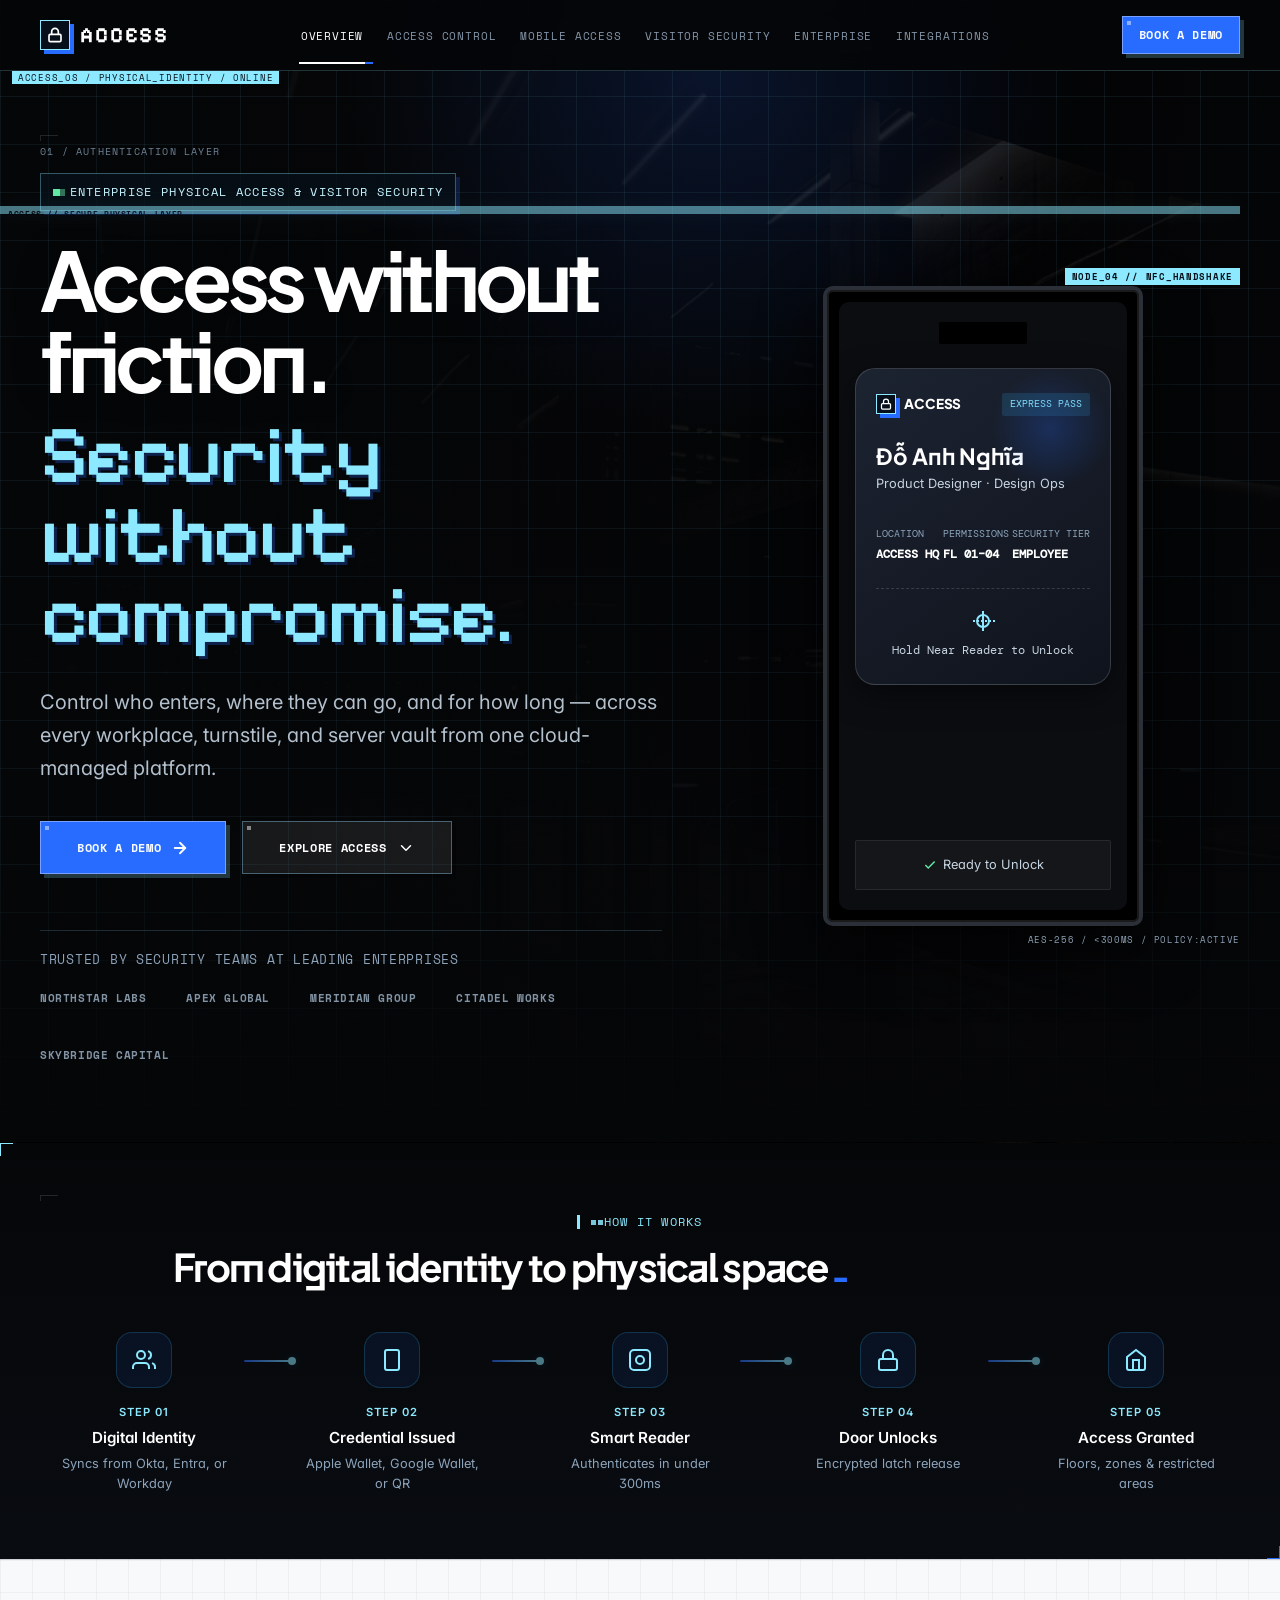
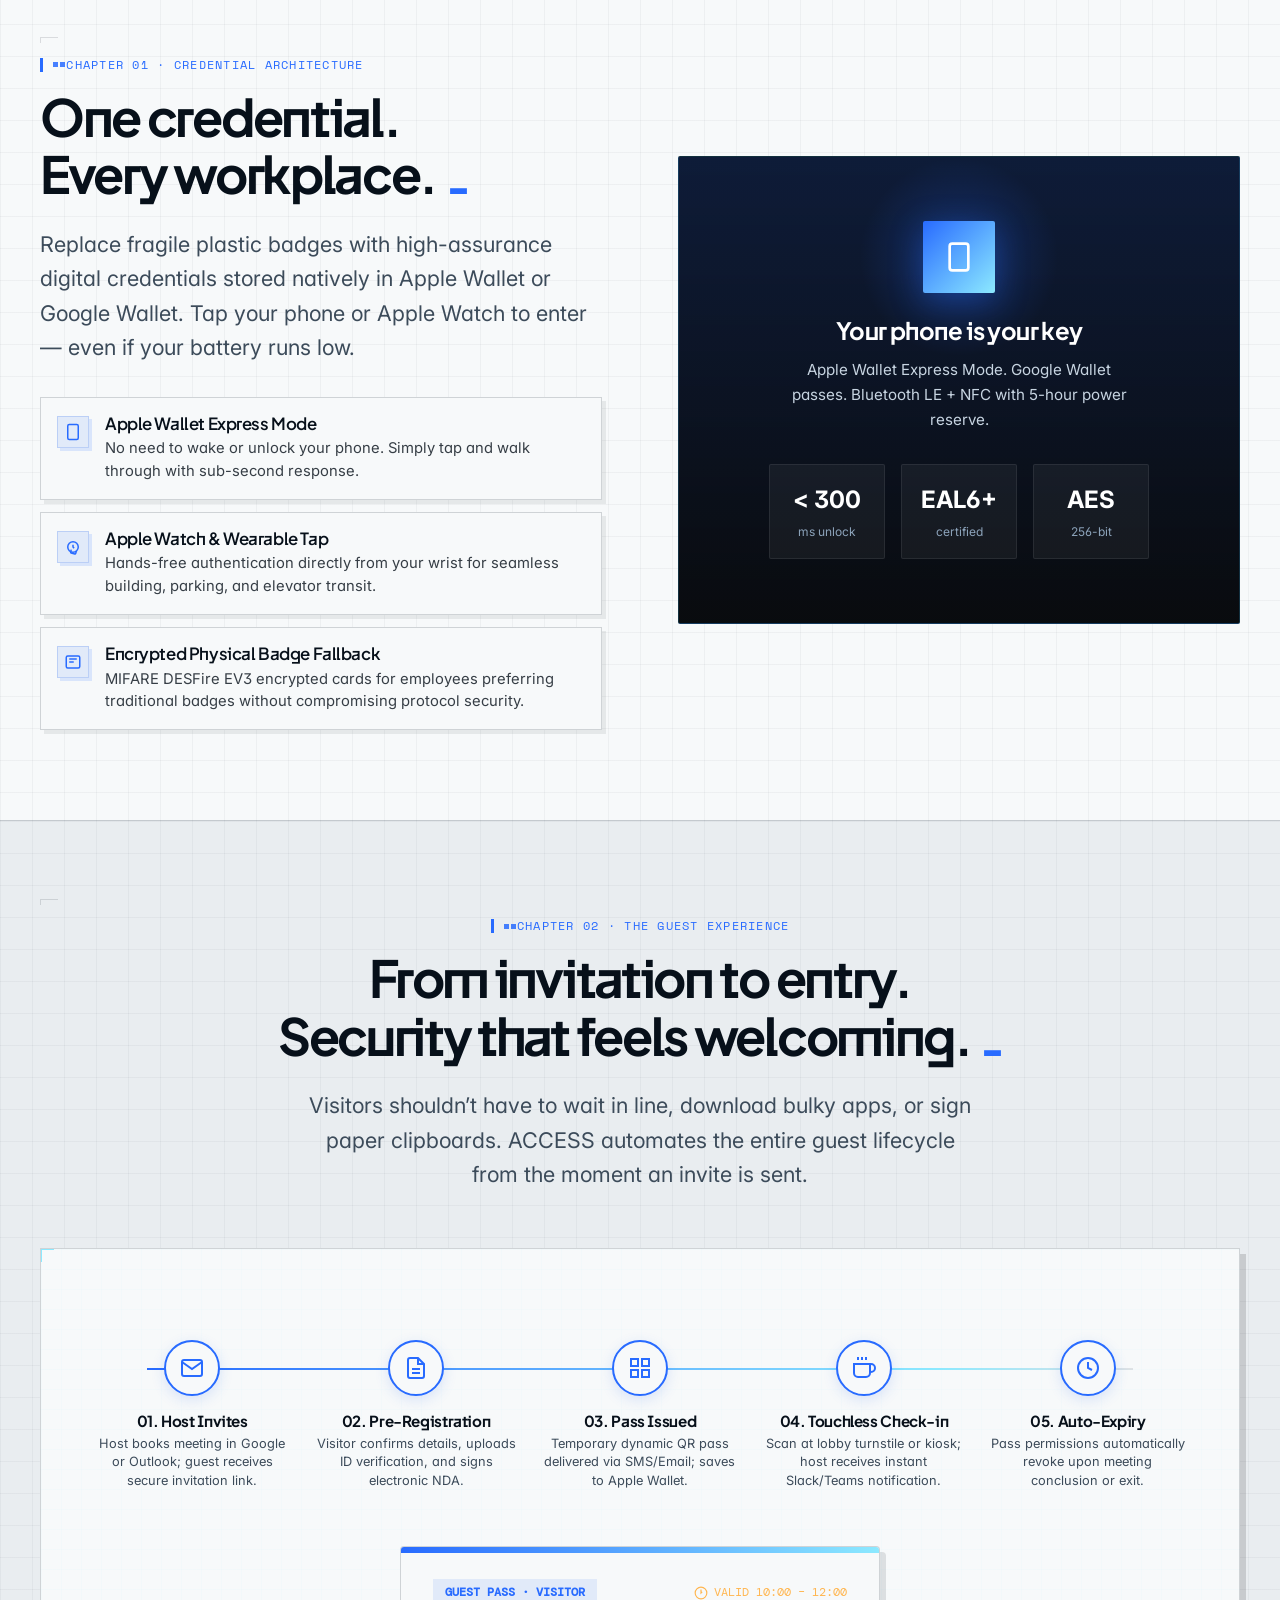
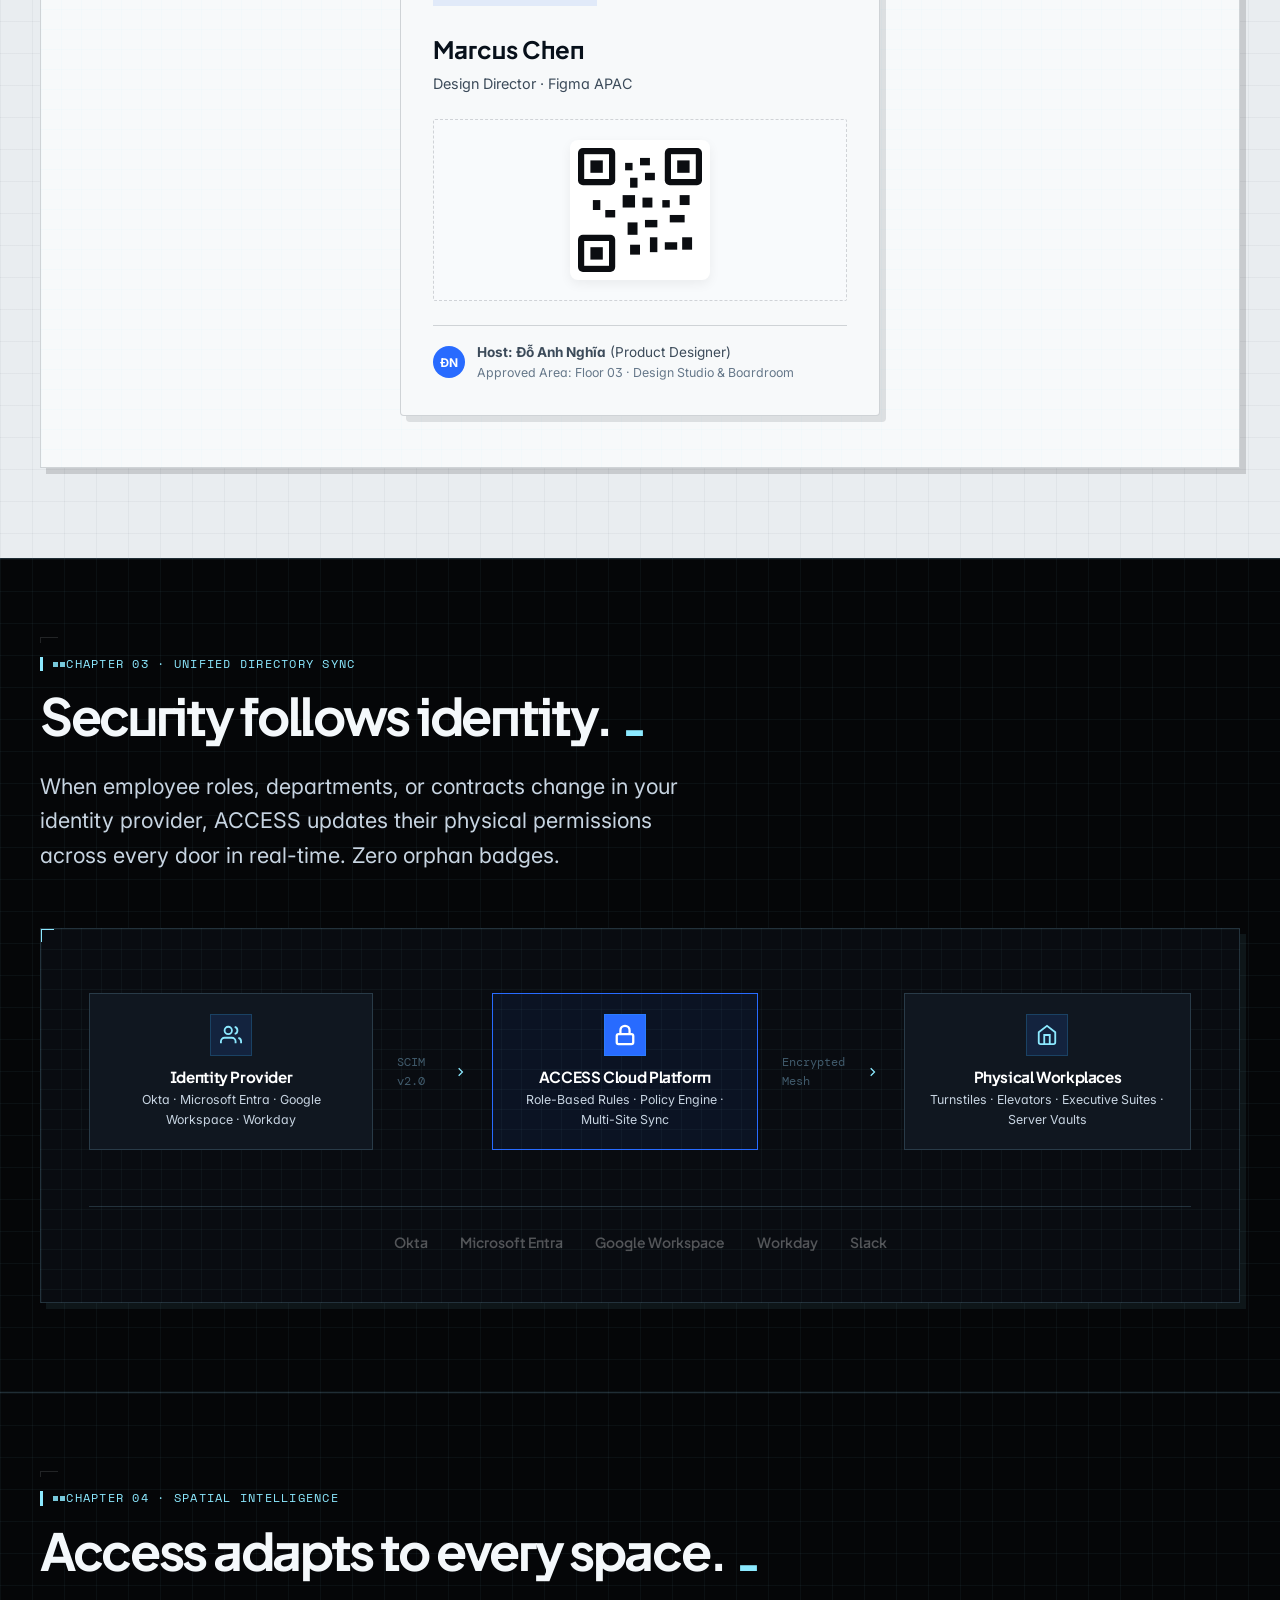
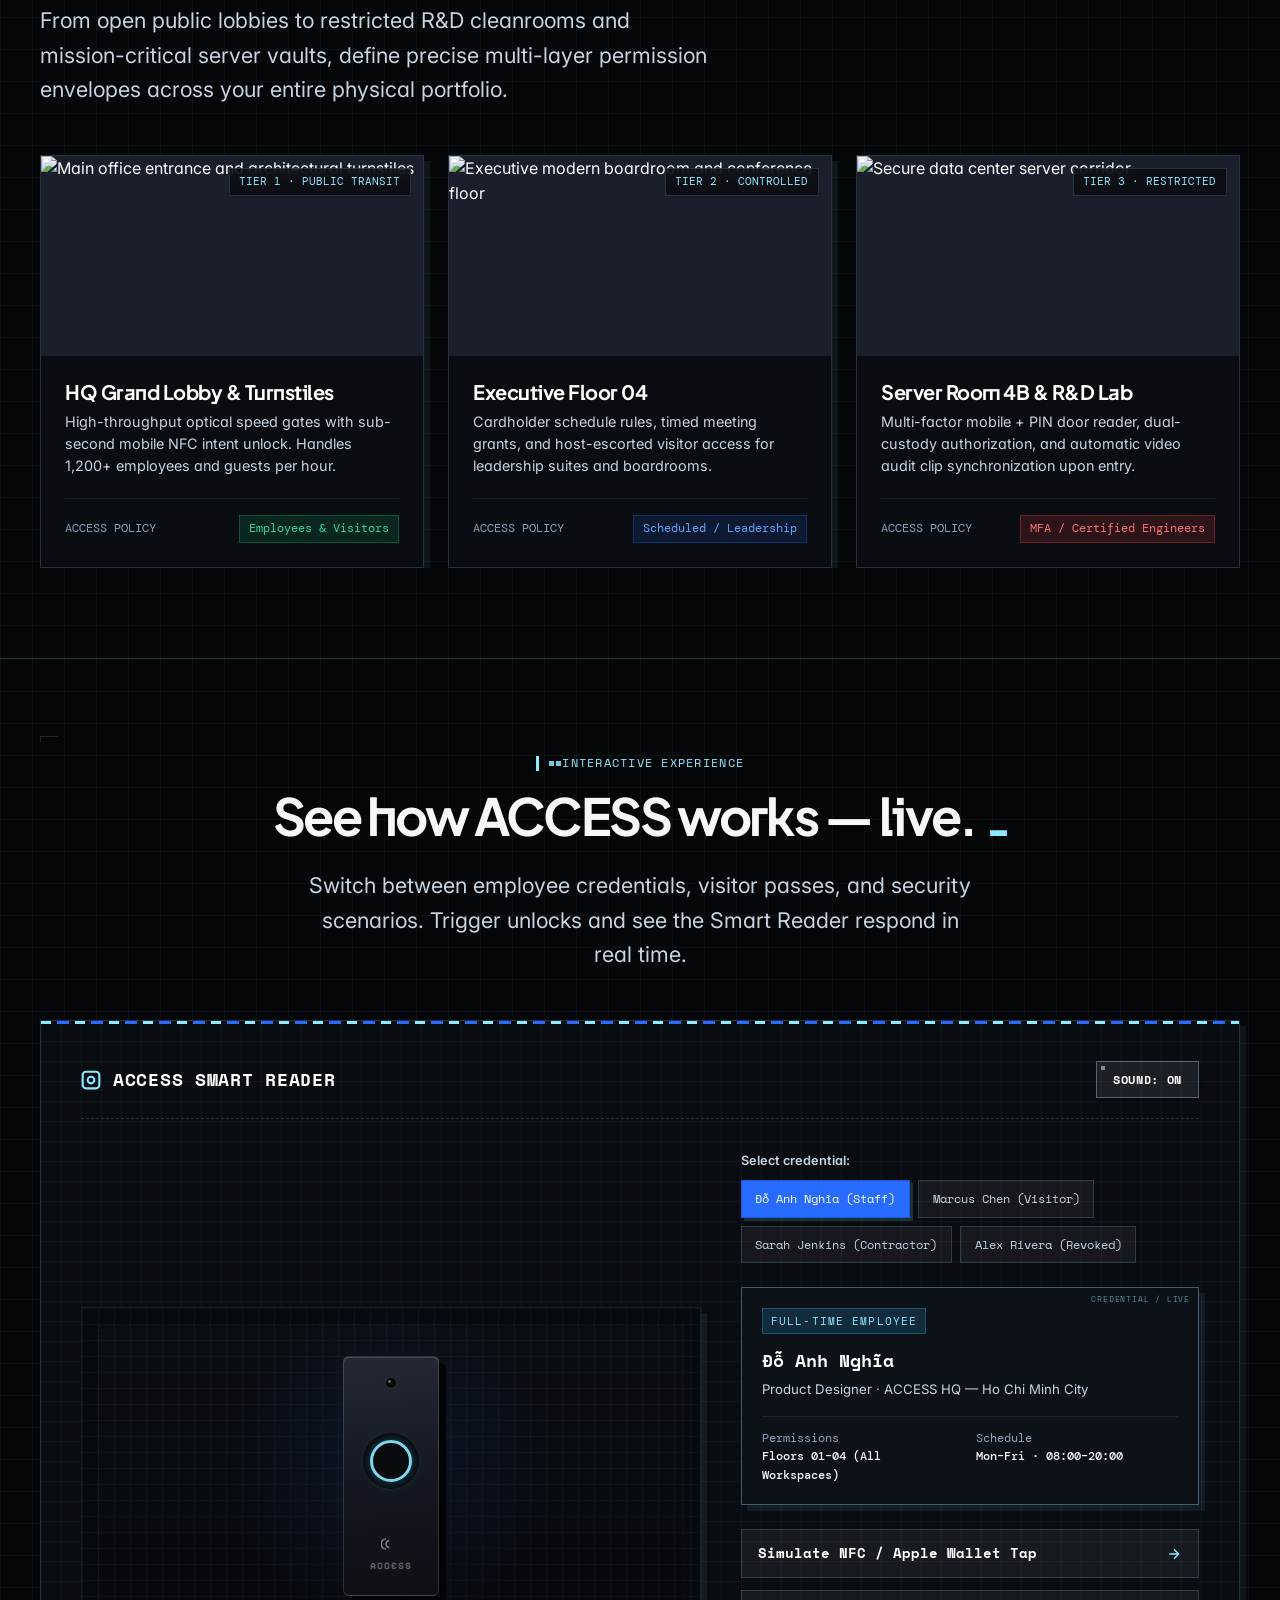
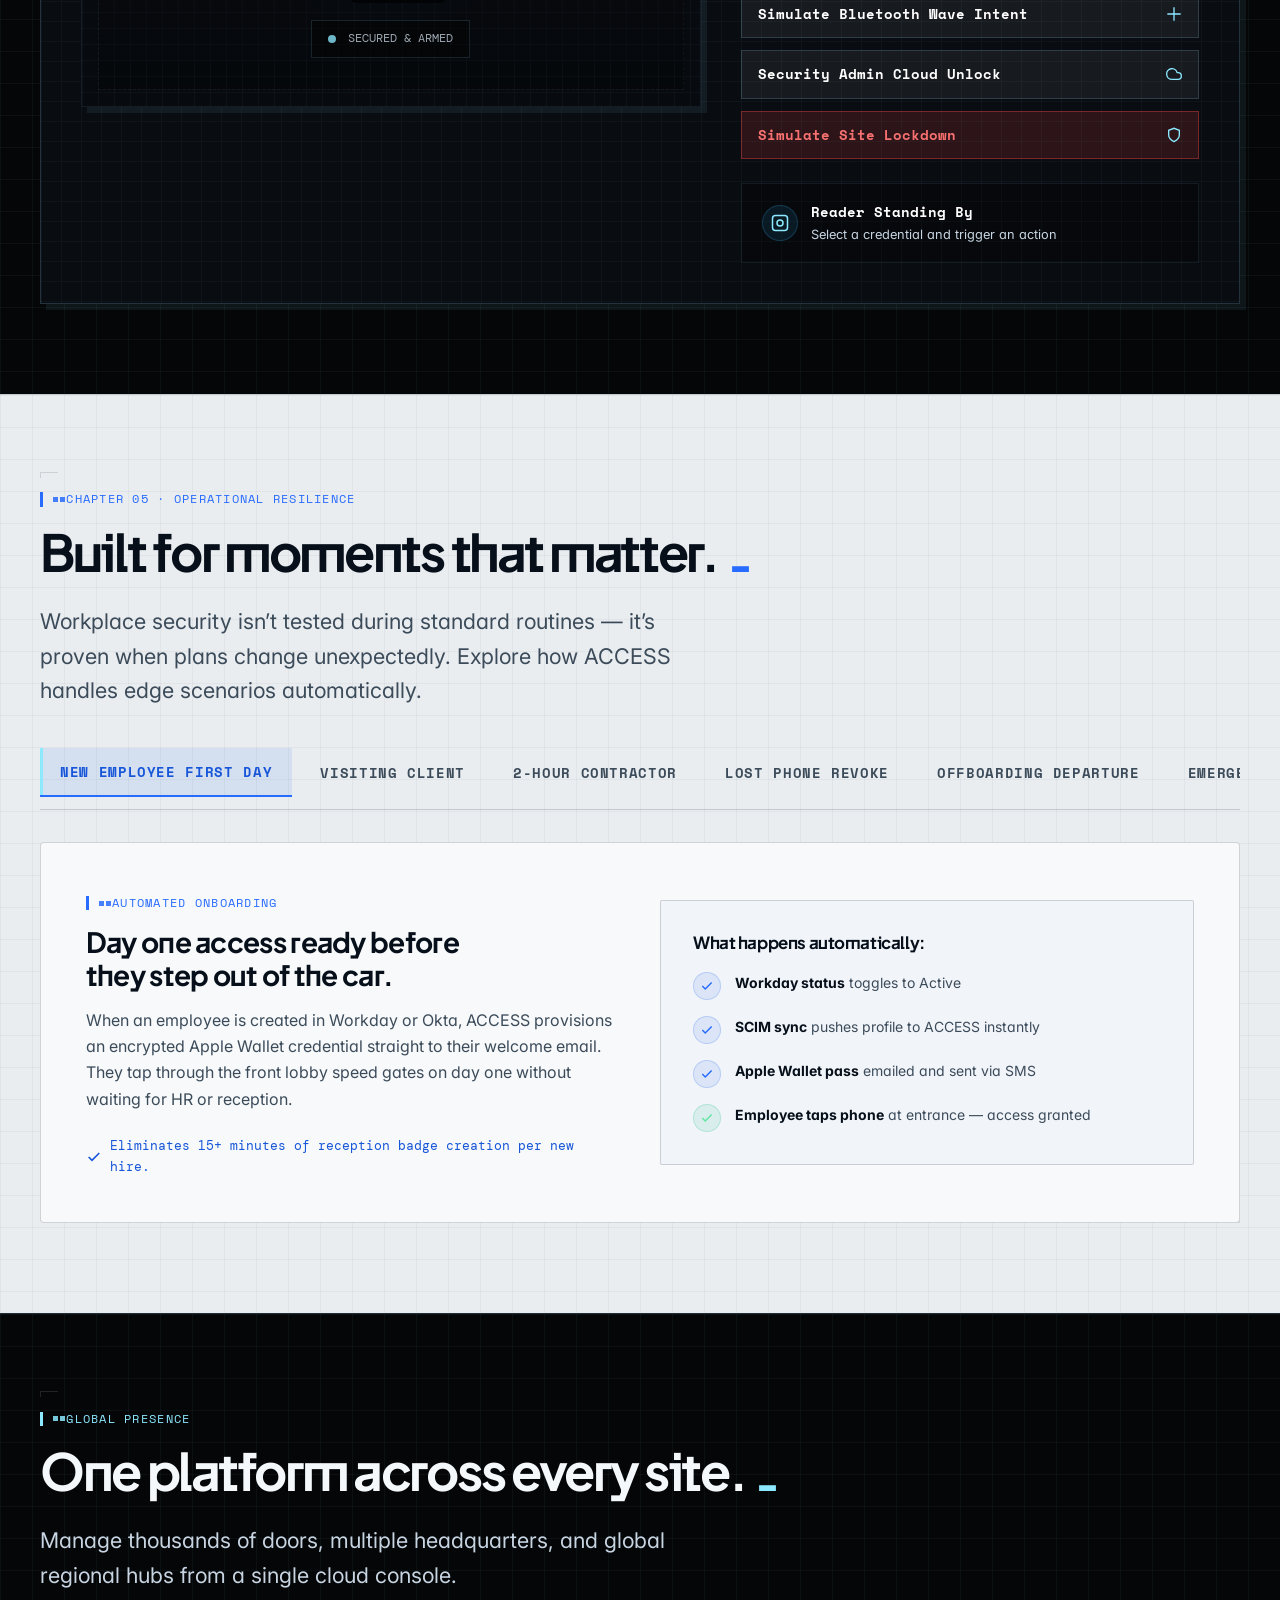
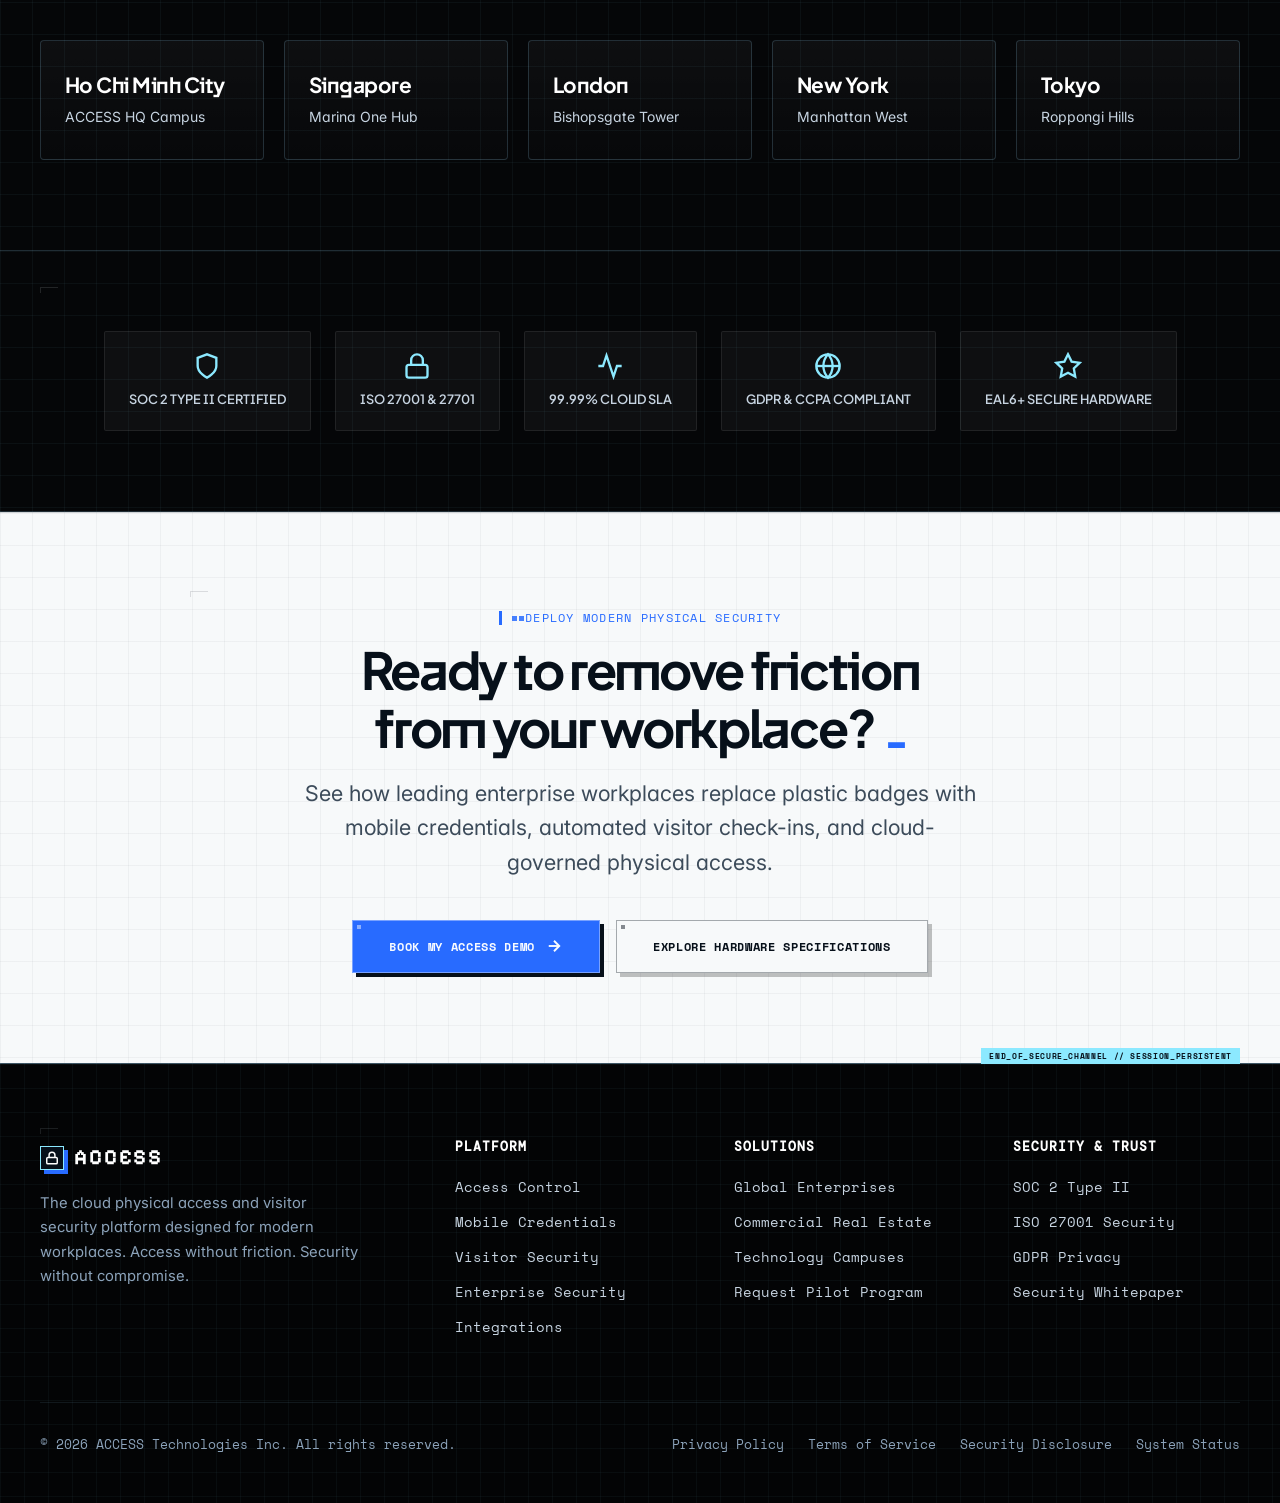
==== commit 5be61ec7: "fff" ====
--- a/index.html
+++ b/index.html
@@ -1,5 +1,5 @@
 <!DOCTYPE html>
-<html lang="en">
+<html lang="en" class="pixel-tech-ui">
 <head>
   <meta charset="UTF-8" />
   <meta name="viewport" content="width=device-width, initial-scale=1.0" />
@@ -20,6 +20,8 @@
   <!-- Stylesheets -->
   <link rel="stylesheet" href="assets/css/main.css" />
   <link rel="stylesheet" href="assets/css/components.css" />
+  <link rel="stylesheet" href="assets/css/pixel-tech.css" />
+  <link rel="stylesheet" href="assets/css/pixel-tech-hardening.css" />
 </head>
 <body>
 
@@ -322,7 +324,7 @@
           <!-- Visual Showcase Card -->
           <!-- Visual Showcase -->
           <div>
-            <div style="background: linear-gradient(180deg, rgba(37,99,235,0.08) 0%, rgba(9,11,14,0.9) 100%); border: 1px solid rgba(56,189,248,0.15); border-radius: var(--radius-xl); padding: clamp(2.5rem, 5vw, 4rem); text-align: center; position: relative; overflow: hidden;">
+            <div style="background-color: #090C11; background: #090C11 linear-gradient(180deg, rgba(37,99,235,0.18) 0%, rgba(9,11,14,0.95) 100%); border: 1px solid rgba(56,189,248,0.2); border-radius: var(--radius-xl); padding: clamp(2.5rem, 5vw, 4rem); text-align: center; position: relative; overflow: hidden;">
               <div style="position:absolute; top:0; left:50%; transform:translateX(-50%); width:200px; height:200px; background:radial-gradient(circle, rgba(37,99,235,0.3) 0%, transparent 70%); pointer-events:none;"></div>
               <div style="position:relative; z-index:1;">
                 <div style="width:72px; height:72px; margin:0 auto 1.5rem; border-radius:20px; background: linear-gradient(135deg, var(--cobalt-500), var(--ice-400)); display:flex; align-items:center; justify-content:center; box-shadow: 0 8px 32px rgba(37,99,235,0.4);">
--- a/assets/css/pixel-tech.css
+++ b/assets/css/pixel-tech.css
@@ -0,0 +1,934 @@
+/* ========================================================================== 
+   ACCESS — Secure Pixel Infrastructure Visual Layer
+   Direction: Technology Pixel · Architectural · Enterprise Physical Security
+   This file intentionally overrides the existing design system without
+   changing content, routes, simulator semantics, or Vercel configuration.
+   ========================================================================== */
+
+@import url('https://fonts.googleapis.com/css2?family=Pixelify+Sans:wght@400..700&family=Space+Mono:wght@400;700&display=swap');
+
+:root {
+  --bg-dark: #050608;
+  --bg-dark-surface: #090C11;
+  --bg-dark-elevated: #0D1219;
+  --bg-dark-card: #101720;
+  --bg-light: #E9EDF0;
+  --bg-light-alt: #DDE3E8;
+  --bg-white: #F7F9FA;
+
+  --border-dark: rgba(156, 219, 255, 0.18);
+  --border-dark-subtle: rgba(156, 219, 255, 0.09);
+  --border-dark-bright: rgba(156, 219, 255, 0.38);
+  --border-light: rgba(5, 15, 26, 0.16);
+  --border-light-hover: rgba(5, 15, 26, 0.34);
+
+  --text-dark-primary: #F4F8FB;
+  --text-dark-secondary: #C7D4E1;
+  --text-dark-muted: #8CA3BA;
+  --text-light-primary: #07101A;
+  --text-light-secondary: #3C4B5A;
+  --text-light-muted: #66788A;
+
+  --cobalt-500: #286BFF;
+  --cobalt-600: #1756D8;
+  --cobalt-700: #0D3DA6;
+  --cobalt-glow: rgba(40, 107, 255, 0.28);
+  --ice-400: #8CE9FF;
+  --ice-500: #50D7FA;
+  --ice-glow: rgba(80, 215, 250, 0.24);
+
+  --signal-granted: #61E6A3;
+  --signal-granted-glow: rgba(97, 230, 163, 0.25);
+  --signal-warning: #FFB650;
+  --signal-warning-glow: rgba(255, 182, 80, 0.24);
+  --signal-denied: #FF5F70;
+  --signal-denied-glow: rgba(255, 95, 112, 0.28);
+
+  --font-pixel: 'Pixelify Sans', 'DM Mono', monospace;
+  --font-tech: 'Space Mono', 'DM Mono', monospace;
+  --font-display: 'Plus Jakarta Sans', 'Inter', sans-serif;
+  --font-body: 'Inter', -apple-system, BlinkMacSystemFont, 'Segoe UI', sans-serif;
+  --font-mono: 'DM Mono', 'Space Mono', monospace;
+
+  --container-max: 1420px;
+  --section-padding: clamp(4rem, 7vw, 6.75rem);
+  --section-padding-sm: clamp(2.75rem, 5vw, 4.5rem);
+
+  --shadow-sm: 3px 3px 0 rgba(7, 16, 26, 0.10);
+  --shadow-md: 6px 6px 0 rgba(7, 16, 26, 0.11);
+  --shadow-lg: 10px 10px 0 rgba(0, 0, 0, 0.16);
+  --shadow-dark-card: 8px 8px 0 rgba(0, 0, 0, 0.42), inset 0 0 0 1px rgba(140, 233, 255, 0.04);
+
+  --radius-sm: 0px;
+  --radius-md: 2px;
+  --radius-lg: 4px;
+  --radius-xl: 6px;
+  --radius-full: 2px;
+}
+
+html {
+  background-color: var(--bg-dark);
+}
+
+body {
+  background-color: var(--bg-light);
+  background-image:
+    linear-gradient(rgba(7, 16, 26, 0.035) 1px, transparent 1px),
+    linear-gradient(90deg, rgba(7, 16, 26, 0.035) 1px, transparent 1px);
+  background-size: 24px 24px;
+  font-feature-settings: 'ss01' 1, 'cv11' 1;
+}
+
+body::before {
+  content: '';
+  position: fixed;
+  inset: 0;
+  z-index: 9999;
+  pointer-events: none;
+  opacity: 0.18;
+  background: repeating-linear-gradient(
+    to bottom,
+    transparent 0,
+    transparent 3px,
+    rgba(140, 233, 255, 0.035) 4px
+  );
+  mix-blend-mode: soft-light;
+}
+
+@media print {
+  body::before {
+    display: none !important;
+  }
+}
+
+::selection {
+  color: #02070B;
+  background: var(--ice-400);
+}
+
+:focus-visible {
+  outline: 2px solid var(--ice-400) !important;
+  outline-offset: 4px !important;
+  box-shadow: 0 0 0 1px #050608, 0 0 0 4px rgba(140, 233, 255, 0.22);
+}
+
+/* --- Global structural language ----------------------------------------- */
+.section {
+  border-top: 1px solid var(--border-light);
+  overflow: visible;
+}
+
+.section-dark {
+  background-color: var(--bg-dark) !important;
+  background-image:
+    linear-gradient(rgba(140, 233, 255, 0.045) 1px, transparent 1px),
+    linear-gradient(90deg, rgba(140, 233, 255, 0.045) 1px, transparent 1px);
+  background-size: 32px 32px;
+  border-top-color: var(--border-dark);
+}
+
+.section-light {
+  background-color: var(--bg-light) !important;
+  background-image:
+    linear-gradient(rgba(7, 16, 26, 0.038) 1px, transparent 1px),
+    linear-gradient(90deg, rgba(7, 16, 26, 0.038) 1px, transparent 1px);
+  background-size: 32px 32px;
+}
+
+.section-white {
+  background-color: var(--bg-white) !important;
+  background-image:
+    linear-gradient(rgba(7, 16, 26, 0.038) 1px, transparent 1px),
+    linear-gradient(90deg, rgba(7, 16, 26, 0.038) 1px, transparent 1px);
+  background-size: 32px 32px;
+}
+
+.container,
+.container-narrow {
+  position: relative;
+}
+
+.container::before,
+.container-narrow::before {
+  content: '';
+  position: absolute;
+  top: -12px;
+  left: var(--container-gutter);
+  width: 18px;
+  height: 6px;
+  border-left: 1px solid currentColor;
+  border-top: 1px solid currentColor;
+  opacity: 0.12;
+  pointer-events: none;
+}
+
+/* --- Typography --------------------------------------------------------- */
+h1, h2, h3, h4, h5, h6 {
+  text-wrap: balance;
+}
+
+.section-heading {
+  max-width: 940px;
+  font-weight: 700;
+  letter-spacing: -0.045em;
+}
+
+.section-heading::after {
+  content: '_';
+  color: var(--cobalt-500);
+  font-family: var(--font-pixel);
+  font-weight: 500;
+  margin-left: 0.08em;
+}
+
+.section-dark .section-heading::after {
+  color: var(--ice-400);
+}
+
+.eyebrow,
+.eyebrow-dark,
+.hero-tag-badge,
+.nav-status-pill,
+.reader-sim-status-badge,
+.credential-chip,
+[class*='status-badge'],
+[class*='tier-label'] {
+  font-family: var(--font-tech) !important;
+  letter-spacing: 0.105em !important;
+  text-transform: uppercase;
+}
+
+.eyebrow {
+  border-left: 3px solid currentColor;
+  padding-left: 0.65rem;
+  line-height: 1.2;
+}
+
+.eyebrow::before {
+  width: 5px;
+  height: 5px;
+  border-radius: 0;
+  box-shadow: 7px 0 0 currentColor;
+  opacity: 0.85;
+}
+
+.text-mono,
+code,
+kbd,
+pre {
+  font-family: var(--font-tech) !important;
+}
+
+/* --- Header / navigation ------------------------------------------------ */
+.site-header {
+  background: rgba(5, 6, 8, 0.93);
+  backdrop-filter: blur(10px) saturate(120%);
+  -webkit-backdrop-filter: blur(10px) saturate(120%);
+  border-bottom: 1px solid rgba(140, 233, 255, 0.20);
+  box-shadow: none;
+}
+
+.site-header::before {
+  content: 'ACCESS_OS / PHYSICAL_IDENTITY / ONLINE';
+  position: absolute;
+  left: max(12px, calc((100vw - var(--container-max)) / 2));
+  bottom: -14px;
+  z-index: 2;
+  padding: 2px 6px;
+  color: #07101A;
+  background: var(--ice-400);
+  font: 500 9px/1 var(--font-tech);
+  letter-spacing: 0.08em;
+}
+
+.site-header-scrolled::before {
+  display: none !important;
+}
+
+.site-header-scrolled {
+  background: rgba(5, 6, 8, 0.98);
+  box-shadow: 0 8px 0 rgba(0, 0, 0, 0.18);
+}
+
+.header-inner {
+  height: 70px;
+}
+
+.brand-logo {
+  gap: 0.65rem;
+  font-family: var(--font-pixel);
+  font-size: 1.35rem;
+  font-weight: 700;
+  letter-spacing: 0.08em;
+}
+
+.brand-mark-cube {
+  width: 30px;
+  height: 30px;
+  border-radius: 0;
+  border: 1px solid var(--ice-400);
+  background: #07101A;
+  box-shadow: 4px 4px 0 var(--cobalt-500);
+}
+
+.nav-links-desktop {
+  gap: clamp(0.8rem, 1.6vw, 1.75rem);
+}
+
+.nav-link {
+  font-family: var(--font-tech);
+  font-size: 0.68rem;
+  letter-spacing: 0.075em;
+  text-transform: uppercase;
+  color: #8596A8;
+  padding: 0.8rem 0.1rem;
+}
+
+.nav-link.active::after {
+  height: 4px;
+  bottom: -1px;
+  border-radius: 0;
+  background: var(--ice-400);
+  box-shadow: 8px 0 0 var(--cobalt-500);
+}
+
+.nav-hamburger {
+  border-radius: 0;
+  border-color: var(--border-dark-bright);
+}
+
+.mobile-nav-drawer {
+  top: 70px;
+  background-color: rgba(5, 6, 8, 0.985);
+  background-image:
+    linear-gradient(rgba(140, 233, 255, 0.05) 1px, transparent 1px),
+    linear-gradient(90deg, rgba(140, 233, 255, 0.05) 1px, transparent 1px);
+  background-size: 24px 24px;
+}
+
+.mobile-nav-link {
+  font-family: var(--font-tech);
+  font-size: 1rem;
+  text-transform: uppercase;
+  letter-spacing: 0.04em;
+}
+
+/* --- Buttons ------------------------------------------------------------ */
+.btn {
+  position: relative;
+  overflow: hidden;
+  border-radius: 0 !important;
+  font-family: var(--font-tech);
+  font-size: 0.76rem;
+  letter-spacing: 0.055em;
+  text-transform: uppercase;
+  box-shadow: none;
+  transition: transform 140ms steps(2, end), box-shadow 140ms steps(2, end), background-color 140ms linear, border-color 140ms linear;
+}
+
+.btn::before {
+  content: '';
+  width: 4px;
+  height: 4px;
+  position: absolute;
+  top: 4px;
+  left: 4px;
+  background: currentColor;
+  opacity: 0.48;
+}
+
+.btn-primary {
+  color: #F8FBFF;
+  background: var(--cobalt-500);
+  border: 1px solid #79A2FF;
+  box-shadow: 4px 4px 0 #07101A;
+}
+
+.btn-primary:hover {
+  background: #3477FF;
+  transform: translate(-2px, -2px);
+  box-shadow: 6px 6px 0 #07101A;
+}
+
+.section-dark .btn-primary,
+.hero-wrapper .btn-primary,
+.site-header .btn-primary {
+  box-shadow: 4px 4px 0 rgba(140, 233, 255, 0.22);
+}
+
+.section-dark .btn-primary:hover,
+.hero-wrapper .btn-primary:hover,
+.site-header .btn-primary:hover {
+  box-shadow: 6px 6px 0 rgba(140, 233, 255, 0.26);
+}
+
+.btn-secondary-dark,
+.btn-secondary-light {
+  border-color: var(--border-dark-bright);
+  box-shadow: 4px 4px 0 rgba(0, 0, 0, 0.24);
+  backdrop-filter: none;
+}
+
+.btn-secondary-light {
+  border-color: var(--border-light-hover);
+  background: #F7F9FA;
+}
+
+.btn-secondary-dark:hover,
+.btn-secondary-light:hover {
+  transform: translate(-2px, -2px);
+  box-shadow: 6px 6px 0 rgba(0, 0, 0, 0.24);
+}
+
+/* --- Hero --------------------------------------------------------------- */
+.hero-wrapper {
+  min-height: 100svh;
+  padding-top: calc(70px + clamp(3rem, 6vw, 6rem));
+  background: #050608;
+  border-bottom: 1px solid var(--border-dark-bright);
+}
+
+.hero-wrapper::before {
+  content: '';
+  position: absolute;
+  inset: 0;
+  z-index: 1;
+  pointer-events: none;
+  background:
+    linear-gradient(rgba(140, 233, 255, 0.075) 1px, transparent 1px),
+    linear-gradient(90deg, rgba(140, 233, 255, 0.075) 1px, transparent 1px);
+  background-size: 48px 48px;
+  mask-image: linear-gradient(to bottom, black 0%, rgba(0,0,0,.78) 72%, transparent 100%);
+}
+
+.hero-wrapper::after {
+  content: '';
+  position: absolute;
+  z-index: 2;
+  left: 0;
+  right: 0;
+  height: 1px;
+  top: 18%;
+  background: linear-gradient(90deg, transparent 0%, rgba(140,233,255,.15) 22%, var(--ice-400) 50%, rgba(140,233,255,.15) 78%, transparent 100%);
+  box-shadow: 0 0 18px rgba(140, 233, 255, 0.16);
+  opacity: .5;
+  animation: access-scanline 8s linear infinite;
+  pointer-events: none;
+}
+
+@keyframes access-scanline {
+  0% { transform: translateY(-18vh); opacity: 0; }
+  12% { opacity: .42; }
+  88% { opacity: .42; }
+  100% { transform: translateY(78vh); opacity: 0; }
+}
+
+.hero-bg-image img {
+  filter: grayscale(0.52) brightness(0.27) contrast(1.2) saturate(0.55);
+  transform: scale(1.015);
+}
+
+.hero-bg-image::after {
+  background:
+    linear-gradient(90deg, rgba(5,6,8,.94) 0%, rgba(5,6,8,.73) 45%, rgba(5,6,8,.28) 76%, rgba(5,6,8,.72) 100%),
+    linear-gradient(180deg, rgba(5,6,8,.26) 0%, rgba(5,6,8,.68) 74%, #050608 100%);
+}
+
+.hero-ambient-glow {
+  filter: none;
+  background: radial-gradient(circle at 58% 40%, rgba(40, 107, 255, 0.15), transparent 58%);
+}
+
+.hero-grid {
+  z-index: 3;
+}
+
+.hero-copy-block {
+  position: relative;
+  max-width: 700px;
+}
+
+.hero-copy-block::before {
+  content: '01 / AUTHENTICATION LAYER';
+  display: block;
+  margin-bottom: 1rem;
+  color: #6F8295;
+  font: 500 10px/1 var(--font-tech);
+  letter-spacing: .12em;
+}
+
+.hero-tag-badge {
+  border-radius: 0;
+  padding: 0.52rem 0.75rem;
+  color: #C7F4FF;
+  background: rgba(7, 16, 26, 0.76);
+  border: 1px solid rgba(140, 233, 255, 0.35);
+  box-shadow: 4px 4px 0 rgba(40,107,255,.20);
+}
+
+.hero-tag-badge span.indicator {
+  border-radius: 0 !important;
+  box-shadow: 5px 0 0 rgba(97, 230, 163, .48);
+}
+
+.hero-title {
+  max-width: 940px;
+  font-size: clamp(3rem, 6.4vw, 6rem);
+  line-height: .98;
+  font-weight: 700;
+  letter-spacing: -0.055em;
+  text-wrap: balance;
+  text-shadow: 0 0 34px rgba(0, 0, 0, 0.25);
+}
+
+.hero-title span.accent-gradient {
+  display: inline-block;
+  margin-top: 0.16em;
+  padding: 0.02em 0.08em 0.08em 0;
+  font-family: var(--font-pixel);
+  font-weight: 500;
+  letter-spacing: -0.025em;
+  color: var(--ice-400);
+  background: none;
+  -webkit-text-fill-color: currentColor;
+  text-shadow: 3px 3px 0 rgba(40, 107, 255, 0.28);
+}
+
+.hero-desc {
+  max-width: 620px;
+  color: #B3C0CD;
+}
+
+.hero-social-proof {
+  border-top: 1px solid var(--border-dark);
+  padding-top: 1.1rem;
+}
+
+.hero-social-proof-label,
+.hero-logo-item {
+  font-family: var(--font-tech);
+  text-transform: uppercase;
+  letter-spacing: .055em;
+}
+
+.hero-logo-item {
+  font-size: .68rem;
+  color: #8293A4;
+}
+
+.hero-media-showcase {
+  position: relative;
+  isolation: isolate;
+}
+
+.hero-media-showcase::before {
+  content: 'NODE_04 // NFC_HANDSHAKE';
+  position: absolute;
+  z-index: 15;
+  top: -18px;
+  right: 0;
+  padding: 4px 7px;
+  color: #07101A;
+  background: var(--ice-400);
+  font: 700 9px/1 var(--font-tech);
+  letter-spacing: .08em;
+}
+
+.hero-media-showcase::after {
+  content: 'AES-256  /  <300MS  /  POLICY:ACTIVE';
+  position: absolute;
+  z-index: 15;
+  right: 0;
+  bottom: -18px;
+  color: #8FA2B6;
+  font: 500 9px/1 var(--font-tech);
+  letter-spacing: .07em;
+}
+
+.phone-mockup-wrapper,
+.phone-screen,
+[class*='phone-frame'] {
+  border-radius: 10px !important;
+}
+
+/* --- Panels / cards / diagrams ----------------------------------------- */
+.reader-sim-container,
+.journey-timeline-card,
+.system-diagram-card,
+.credential-display-card,
+.hardware-stage,
+.scenario-panel,
+.zone-card,
+.integration-card,
+.feature-card,
+.trust-card,
+.location-card,
+[class*='architecture-card'],
+[class*='policy-card'] {
+  border-radius: 0 !important;
+  box-shadow: 6px 6px 0 rgba(0, 0, 0, 0.14) !important;
+}
+
+.section-dark .reader-sim-container,
+.section-dark .journey-timeline-card,
+.section-dark .system-diagram-card,
+.section-dark .credential-display-card,
+.section-dark .hardware-stage,
+.section-dark .scenario-panel,
+.section-dark .zone-card,
+.section-dark .integration-card,
+.section-dark .feature-card,
+.section-dark .trust-card,
+.section-dark .location-card,
+.section-dark [class*='architecture-card'],
+.section-dark [class*='policy-card'] {
+  box-shadow: 6px 6px 0 rgba(140, 233, 255, 0.07) !important;
+}
+
+.reader-sim-container,
+.system-diagram-card,
+.journey-timeline-card {
+  background-color: var(--bg-white) !important;
+  background-image:
+    linear-gradient(rgba(140, 233, 255, 0.04) 1px, transparent 1px),
+    linear-gradient(90deg, rgba(140, 233, 255, 0.04) 1px, transparent 1px);
+  background-size: 20px 20px;
+}
+
+.section-dark .reader-sim-container,
+.section-dark .system-diagram-card,
+.section-dark .journey-timeline-card {
+  background-color: var(--bg-dark-surface) !important;
+}
+
+.reader-sim-container::before {
+  height: 3px;
+  background: repeating-linear-gradient(90deg, var(--ice-400) 0 10px, transparent 10px 16px, var(--cobalt-500) 16px 28px, transparent 28px 34px);
+}
+
+.reader-sim-header {
+  border-bottom-style: dashed;
+}
+
+.reader-sim-title {
+  font-family: var(--font-tech);
+  text-transform: uppercase;
+  letter-spacing: .04em;
+}
+
+.reader-sim-status-badge {
+  border-radius: 0;
+  box-shadow: 3px 3px 0 rgba(97,230,163,.08);
+}
+
+.hardware-stage {
+  background:
+    radial-gradient(circle at 50% 40%, rgba(40,107,255,.11), transparent 42%),
+    linear-gradient(rgba(140,233,255,.035) 1px, transparent 1px),
+    linear-gradient(90deg, rgba(140,233,255,.035) 1px, transparent 1px),
+    #070A0F;
+  background-size: auto, 16px 16px, 16px 16px, auto;
+}
+
+.door-jamb-backdrop {
+  border-radius: 0;
+  border-style: dashed;
+}
+
+.mullion-reader {
+  border-radius: 6px;
+  box-shadow: 7px 7px 0 #020304, inset 0 1px 0 rgba(255,255,255,.16);
+}
+
+.reader-brand-label {
+  font-family: var(--font-pixel);
+  letter-spacing: .1em;
+  font-size: .62rem;
+}
+
+.door-strike-display,
+.persona-tab-btn,
+.credential-chip,
+.sim-btn-trigger,
+.sim-status-card,
+[class*='chip'],
+[class*='pill'] {
+  border-radius: 0 !important;
+}
+
+.persona-tab-btn,
+.sim-btn-trigger {
+  font-family: var(--font-tech);
+}
+
+.persona-tab-btn.active {
+  background: var(--cobalt-500);
+  box-shadow: 3px 3px 0 rgba(140,233,255,.16);
+}
+
+.sim-btn-trigger:hover {
+  transform: translateX(4px);
+  box-shadow: -4px 0 0 rgba(140,233,255,.12);
+}
+
+.credential-display-card::after {
+  content: 'CREDENTIAL / LIVE';
+  position: absolute;
+  right: 8px;
+  top: 7px;
+  color: rgba(140,233,255,.56);
+  font: 500 8px/1 var(--font-tech);
+  letter-spacing: .1em;
+}
+
+.credential-user-name,
+.sim-status-card .status-text .status-label {
+  font-family: var(--font-tech) !important;
+}
+
+/* --- Timelines / scenario / system visualization ----------------------- */
+.signature-bar,
+.journey-timeline-card,
+.system-diagram-card,
+.zone-matrix-grid,
+.scenario-panels-wrapper,
+.site-locations-strip,
+.trust-badges-grid {
+  position: relative;
+}
+
+.signature-bar::before,
+.journey-timeline-card::before,
+.system-diagram-card::before {
+  content: '';
+  position: absolute;
+  top: -1px;
+  left: -1px;
+  width: 14px;
+  height: 14px;
+  border-top: 2px solid var(--ice-400);
+  border-left: 2px solid var(--ice-400);
+  pointer-events: none;
+}
+
+.signature-bar::after,
+.journey-timeline-card::after,
+.system-diagram-card::after {
+  content: '';
+  position: absolute;
+  right: -1px;
+  bottom: -1px;
+  width: 14px;
+  height: 14px;
+  border-right: 2px solid var(--cobalt-500);
+  border-bottom: 2px solid var(--cobalt-500);
+  pointer-events: none;
+}
+
+[data-scenario-tab],
+[data-scenario-panel] button {
+  border-radius: 0 !important;
+}
+
+[data-scenario-tab] {
+  font-family: var(--font-tech) !important;
+  text-transform: uppercase;
+  letter-spacing: .045em;
+}
+
+/* --- Images ------------------------------------------------------------- */
+.section img:not(.hero-bg-image img),
+main img:not(.hero-bg-image img) {
+  filter: saturate(.68) contrast(1.06);
+}
+
+[class*='image-wrap'],
+[class*='image-wrapper'],
+[class*='media-frame'] {
+  border-radius: 0 !important;
+}
+
+/* --- Forms / modal ------------------------------------------------------ */
+input,
+select,
+textarea,
+.form-input,
+.form-select {
+  border-radius: 0 !important;
+  font-family: var(--font-tech);
+}
+
+input:focus,
+select:focus,
+textarea:focus {
+  border-color: var(--ice-400) !important;
+  box-shadow: 4px 4px 0 rgba(40,107,255,.12) !important;
+}
+
+.demo-modal-content,
+.modal-content,
+[class*='modal-card'] {
+  border-radius: 0 !important;
+  box-shadow: 10px 10px 0 rgba(0,0,0,.46) !important;
+}
+
+/* --- Footer ------------------------------------------------------------- */
+.site-footer {
+  position: relative;
+  background-color: #030405;
+  background-image:
+    linear-gradient(rgba(140,233,255,.04) 1px, transparent 1px),
+    linear-gradient(90deg, rgba(140,233,255,.04) 1px, transparent 1px);
+  background-size: 24px 24px;
+  border-top: 1px solid var(--border-dark-bright);
+}
+
+.site-footer::before {
+  content: 'END_OF_SECURE_CHANNEL // SESSION_PERSISTENT';
+  position: absolute;
+  top: 0;
+  right: var(--container-gutter);
+  transform: translateY(-100%);
+  padding: 4px 8px;
+  color: #07101A;
+  background: var(--ice-400);
+  font: 700 8px/1 var(--font-tech);
+  letter-spacing: .08em;
+}
+
+.footer-bottom-bar,
+.site-footer a {
+  font-family: var(--font-tech);
+}
+
+/* --- Scroll reveal: restrained, stepped -------------------------------- */
+.reveal {
+  transform: translateY(14px);
+  filter: none;
+}
+
+.reveal.is-visible {
+  transform: translateY(0);
+}
+
+/* --- Responsive --------------------------------------------------------- */
+@media (max-width: 1024px) {
+  .hero-title {
+    font-size: clamp(3rem, 7vw, 5rem);
+  }
+
+  .site-header::before,
+  .hero-media-showcase::after {
+    display: none;
+  }
+}
+
+@media (max-width: 768px) {
+  :root {
+    --container-gutter: 1.1rem;
+    --section-padding: 4rem;
+  }
+
+  .header-inner {
+    height: 64px;
+  }
+
+  .mobile-nav-drawer {
+    top: 64px;
+  }
+
+  .hero-wrapper {
+    padding-top: calc(64px + 3.25rem);
+  }
+
+  .hero-wrapper::before {
+    background-size: 28px 28px;
+  }
+
+  .hero-wrapper::after {
+    display: none;
+  }
+
+  .hero-title {
+    font-size: clamp(2.75rem, 12vw, 4.6rem);
+    line-height: .98;
+  }
+
+  .hero-title span.accent-gradient {
+    text-shadow: 2px 2px 0 rgba(40,107,255,.3);
+  }
+
+  .hero-media-showcase::before {
+    top: -10px;
+    right: 0;
+  }
+
+  .btn-lg {
+    min-height: 48px;
+    padding-left: 1.15rem;
+    padding-right: 1.15rem;
+  }
+
+  .reader-sim-container {
+    padding: 1rem;
+  }
+}
+
+@media (max-width: 480px) {
+  body::before {
+    opacity: .10;
+  }
+
+  .brand-logo {
+    font-size: 1.15rem;
+  }
+
+  .brand-mark-cube {
+    width: 27px;
+    height: 27px;
+  }
+
+  .hero-copy-block::before {
+    font-size: 8px;
+  }
+
+  .hero-tag-badge {
+    font-size: .62rem;
+    line-height: 1.35;
+  }
+
+  .hero-title {
+    font-size: clamp(2.55rem, 13.4vw, 3.7rem);
+  }
+
+  .section-heading {
+    font-size: clamp(2rem, 10vw, 2.8rem);
+  }
+
+  .hero-actions {
+    align-items: stretch;
+  }
+
+  .hero-actions .btn {
+    width: 100%;
+  }
+
+  .site-footer::before {
+    display: none;
+  }
+}
+
+@media (prefers-reduced-motion: reduce) {
+  .hero-wrapper::after,
+  .status-beacon-green,
+  .reader-led-light,
+  .reveal {
+    animation: none !important;
+    transition-duration: 0.01ms !important;
+  }
+
+  .reveal {
+    opacity: 1 !important;
+    transform: none !important;
+  }
+}
--- a/assets/css/pixel-tech-hardening.css
+++ b/assets/css/pixel-tech-hardening.css
@@ -0,0 +1,187 @@
+/* ACCESS — Secure Pixel Infrastructure secondary-page hardening */
+
+/* Square off legacy inline panels while preserving true circular controls/status LEDs. */
+main div[style*="border-radius"]:not([style*="50%"]),
+main article[style*="border-radius"]:not([style*="50%"]),
+main aside[style*="border-radius"]:not([style*="50%"]),
+main li[style*="border-radius"]:not([style*="50%"]) {
+  border-radius: 2px !important;
+}
+
+/* Convert decorative soft surfaces into technical modules. */
+main div[style*="background: var(--bg-dark-surface)"],
+main div[style*="background:var(--bg-dark-surface)"],
+main div[style*="background: rgba(255,255,255,0.03)"],
+main div[style*="background:rgba(255,255,255,0.03)"] {
+  border-color: var(--border-dark) !important;
+  box-shadow: 4px 4px 0 rgba(140,233,255,.055);
+}
+
+.feature-pill-list {
+  gap: .75rem !important;
+}
+
+.feature-pill-item {
+  border-radius: 0 !important;
+  border: 1px solid var(--border-light) !important;
+  background: var(--bg-white) !important;
+  box-shadow: 4px 4px 0 rgba(7,16,26,.07);
+  padding: 1rem !important;
+}
+
+.section-dark .feature-pill-item {
+  border-color: var(--border-dark) !important;
+  background: rgba(9,12,17,.82) !important;
+  box-shadow: 4px 4px 0 rgba(140,233,255,.05);
+}
+
+.feature-pill-icon {
+  border-radius: 0 !important;
+  font-family: var(--font-pixel) !important;
+  box-shadow: 3px 3px 0 rgba(40,107,255,.14);
+}
+
+/* Secondary-page opening modules should feel like product instrumentation. */
+main > section:first-child {
+  position: relative;
+  overflow: visible;
+}
+
+main > section:first-child::after {
+  content: 'ACCESS // SECURE_PHYSICAL_LAYER';
+  position: absolute;
+  right: var(--container-gutter);
+  bottom: 0;
+  z-index: 5;
+  padding: 4px 8px;
+  color: #07101A;
+  background: var(--ice-400);
+  font: 700 8px/1 var(--font-tech);
+  letter-spacing: .08em;
+}
+
+/* Architecture / data-flow diagrams */
+[class*="timeline"],
+[class*="diagram"],
+[class*="matrix"],
+[class*="flow"] {
+  --pixel-rule: rgba(140,233,255,.16);
+}
+
+[class*="timeline"] [class*="step"],
+[class*="diagram"] [class*="node"],
+[class*="matrix"] [class*="cell"],
+[class*="flow"] [class*="node"] {
+  border-radius: 0 !important;
+}
+
+/* Tables / logs / technical lists */
+table {
+  border-collapse: collapse;
+  font-family: var(--font-tech);
+  font-size: .78rem;
+}
+
+th {
+  text-transform: uppercase;
+  letter-spacing: .06em;
+}
+
+th, td {
+  border-color: var(--border-light) !important;
+}
+
+.section-dark th,
+.section-dark td {
+  border-color: var(--border-dark) !important;
+}
+
+/* Technical hover grammar: one-pixel rail instead of soft floating cards. */
+main a[class*="card"],
+main button[class*="card"],
+main [class*="feature-card"],
+main [class*="integration-card"] {
+  transition: transform 140ms steps(2,end), box-shadow 140ms steps(2,end), border-color 140ms linear !important;
+}
+
+main a[class*="card"]:hover,
+main button[class*="card"]:hover,
+main [class*="feature-card"]:hover,
+main [class*="integration-card"]:hover {
+  transform: translate(-2px, -2px) !important;
+  border-color: var(--ice-400) !important;
+}
+
+/* Pixel status vocabulary stays semantic. */
+[style*="var(--signal-granted)"],
+.state-granted {
+  --status-pixel: var(--signal-granted);
+}
+
+[style*="var(--signal-warning)"],
+.state-warning {
+  --status-pixel: var(--signal-warning);
+}
+
+[style*="var(--signal-denied)"],
+.state-denied,
+.state-lockdown {
+  --status-pixel: var(--signal-denied);
+}
+
+/* Mobile: inline desktop grids in legacy pages must actually transform. */
+@media (max-width: 768px) {
+  main [style*="grid-template-columns: 1fr 1fr"],
+  main [style*="grid-template-columns:1fr 1fr"],
+  main [style*="grid-template-columns: 1.2fr 0.8fr"],
+  main [style*="grid-template-columns:1.2fr 0.8fr"],
+  main [style*="grid-template-columns: 1.15fr 0.85fr"],
+  main [style*="grid-template-columns:1.15fr 0.85fr"],
+  main [style*="grid-template-columns: 0.8fr 1.2fr"],
+  main [style*="grid-template-columns:0.8fr 1.2fr"],
+  main [style*="grid-template-columns: repeat(3, 1fr)"]:not([style*="max-width"]),
+  main [style*="grid-template-columns:repeat(3, 1fr)"]:not([style*="max-width"]),
+  main [style*="grid-template-columns: repeat(3,1fr)"]:not([style*="max-width"]),
+  main [style*="grid-template-columns:repeat(3,1fr)"]:not([style*="max-width"]) {
+    grid-template-columns: 1fr !important;
+    gap: 1.5rem !important;
+  }
+
+  main [style*="padding: 2.5rem"],
+  main [style*="padding:2.5rem"] {
+    padding: 1.25rem !important;
+  }
+
+  main [style*="padding: 3.5rem"],
+  main [style*="padding:3.5rem"] {
+    padding: 1.35rem !important;
+  }
+
+  /* Inline technical rows should wrap instead of squeezing labels/statuses. */
+  main [style*="justify-content:space-between"],
+  main [style*="justify-content: space-between"] {
+    flex-wrap: wrap !important;
+    row-gap: .5rem !important;
+  }
+
+  main > section:first-child::after {
+    right: 1rem;
+    font-size: 7px;
+  }
+}
+
+@media (max-width: 480px) {
+  /* Auto-fit integration grids with a 340px minimum can overflow 360–375px devices. */
+  main [style*="minmax(340px, 1fr)"],
+  main [style*="minmax(340px,1fr)"] {
+    grid-template-columns: 1fr !important;
+  }
+
+  main > section:first-child::after {
+    content: 'ACCESS // SECURE_LAYER';
+  }
+
+  .feature-pill-item {
+    padding: .9rem !important;
+  }
+}
